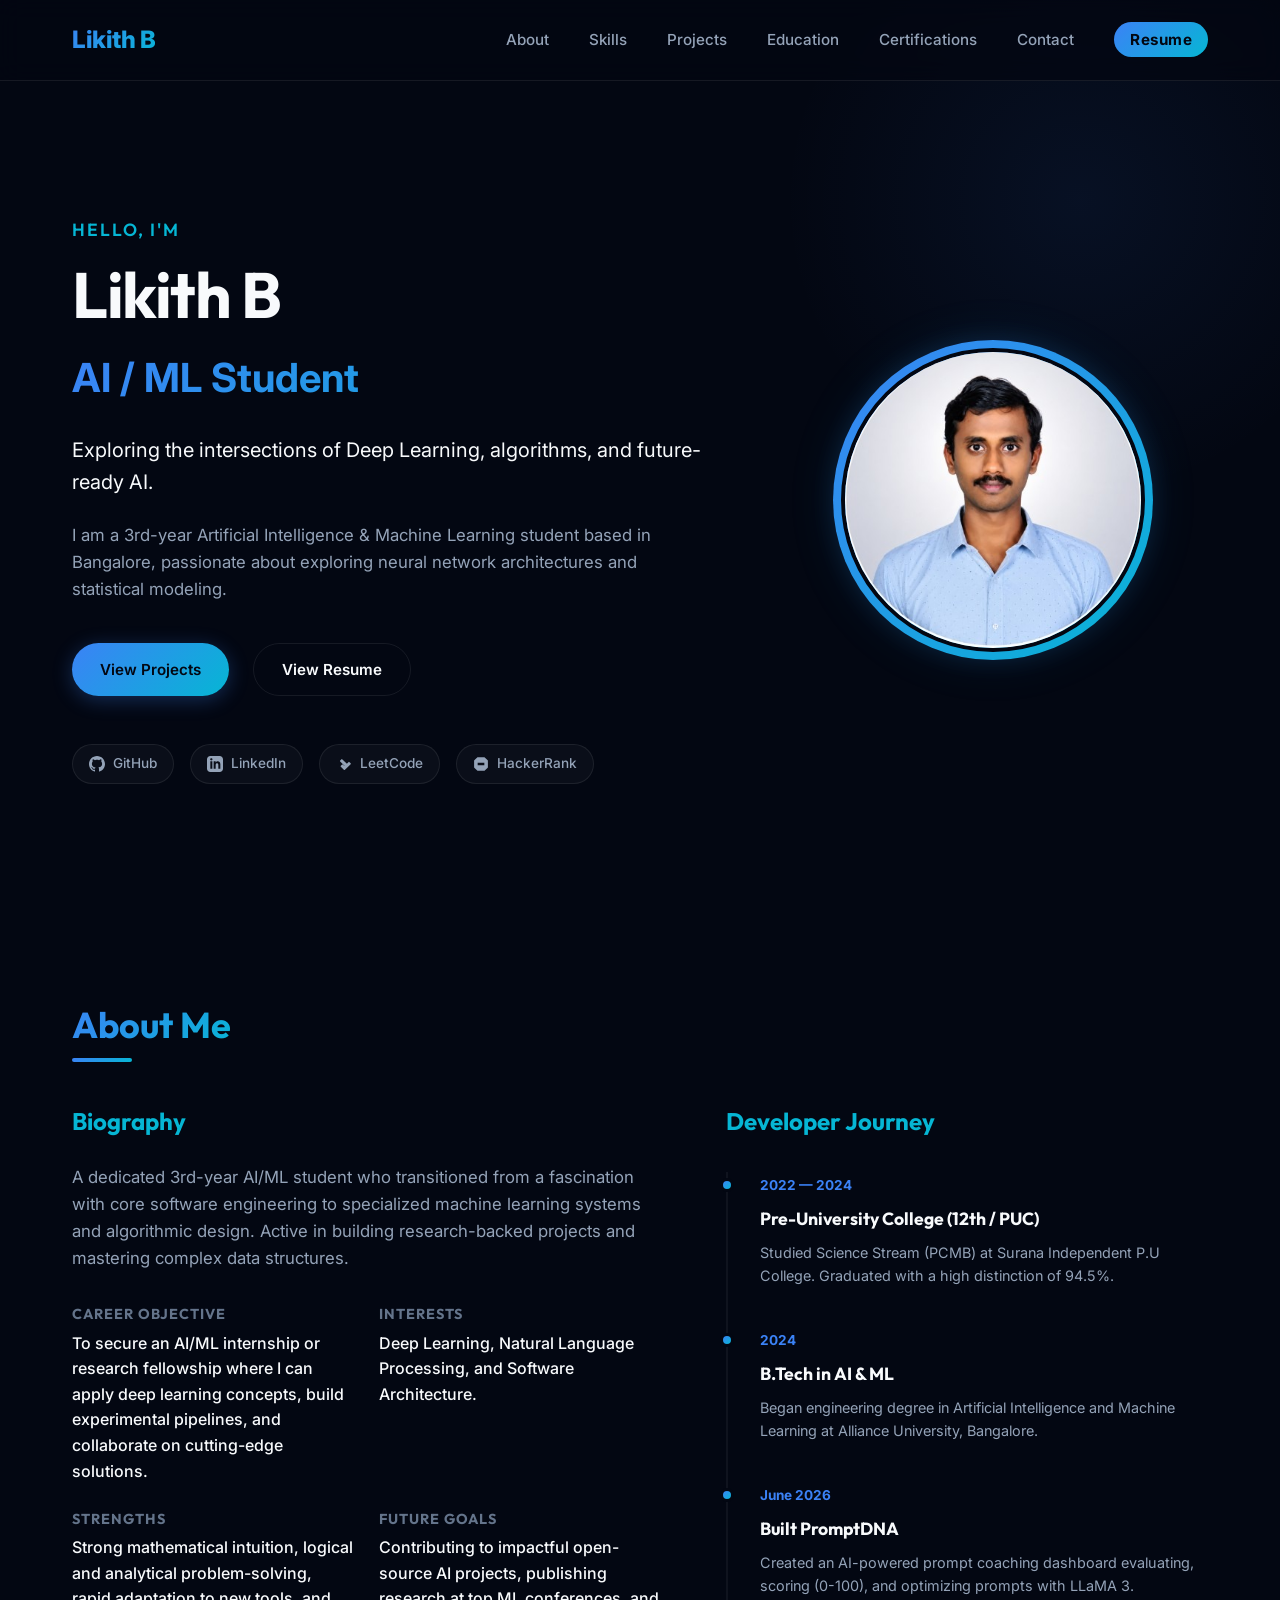
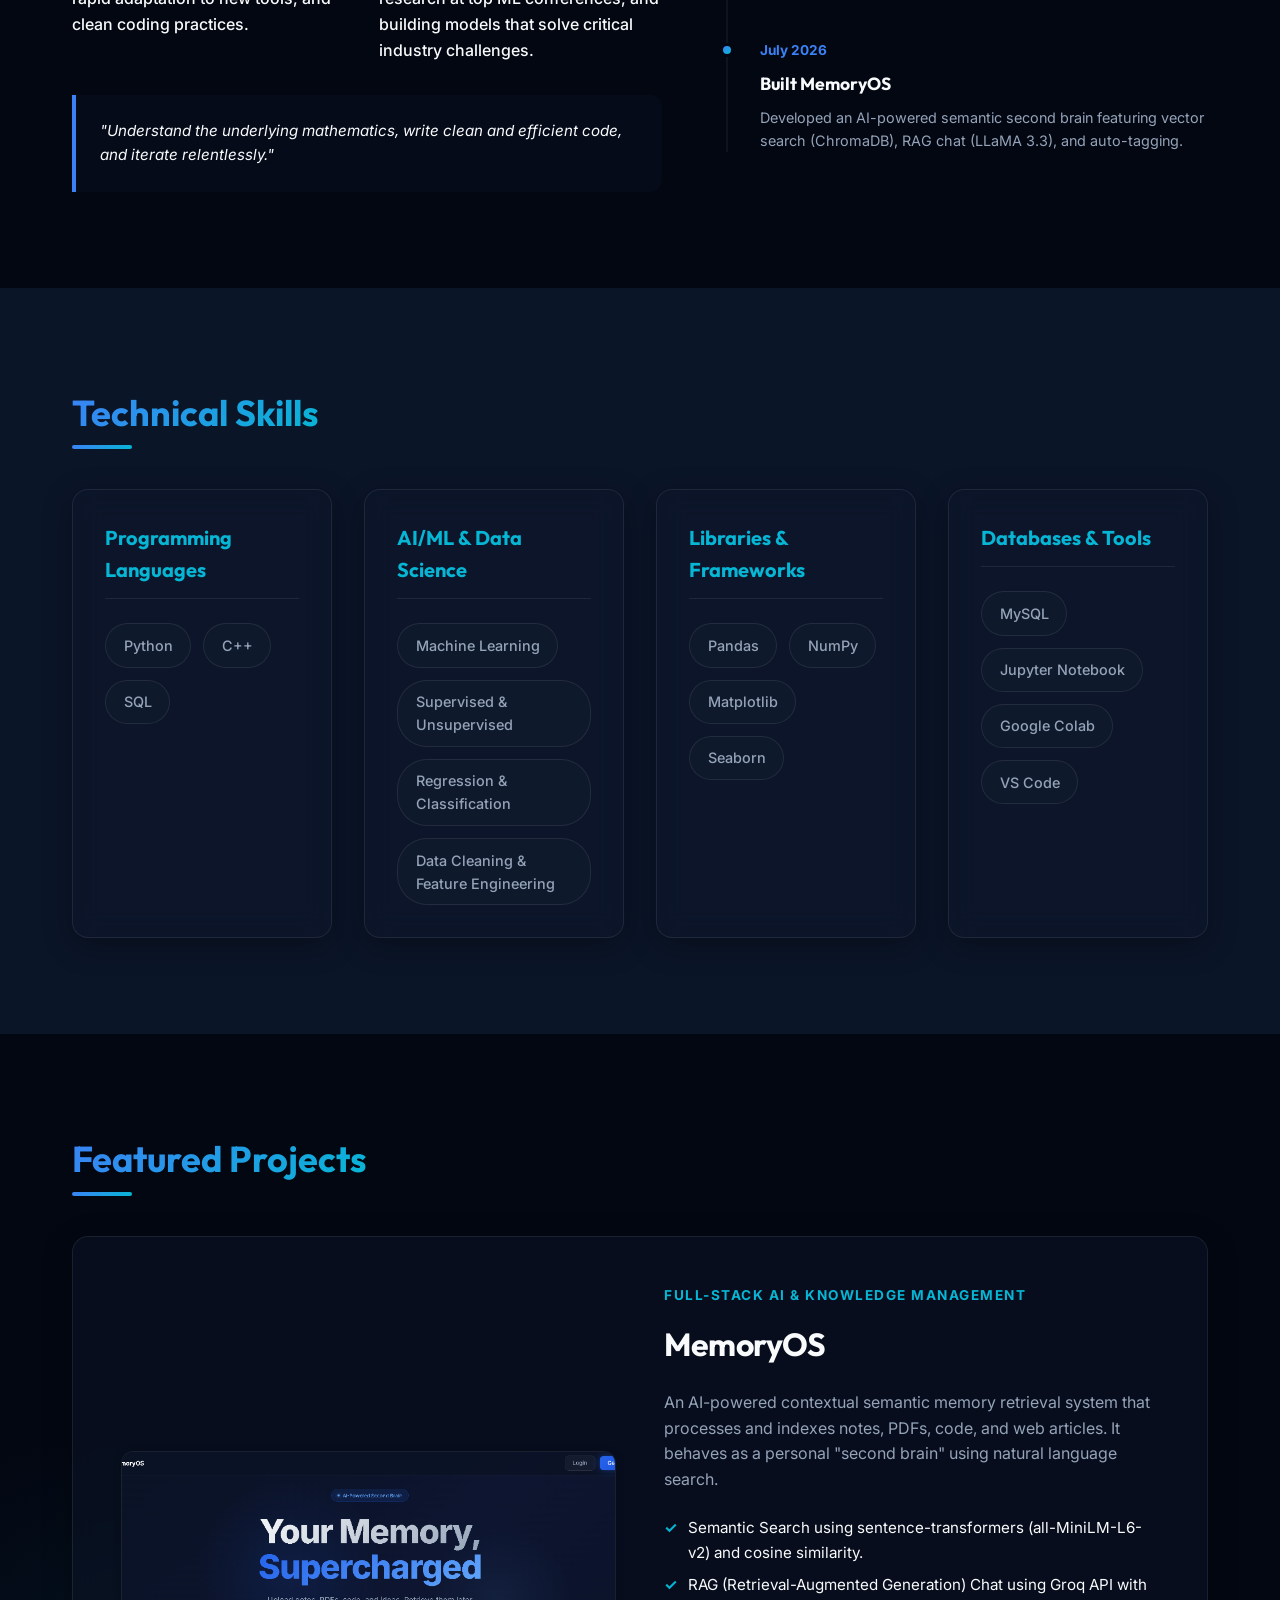
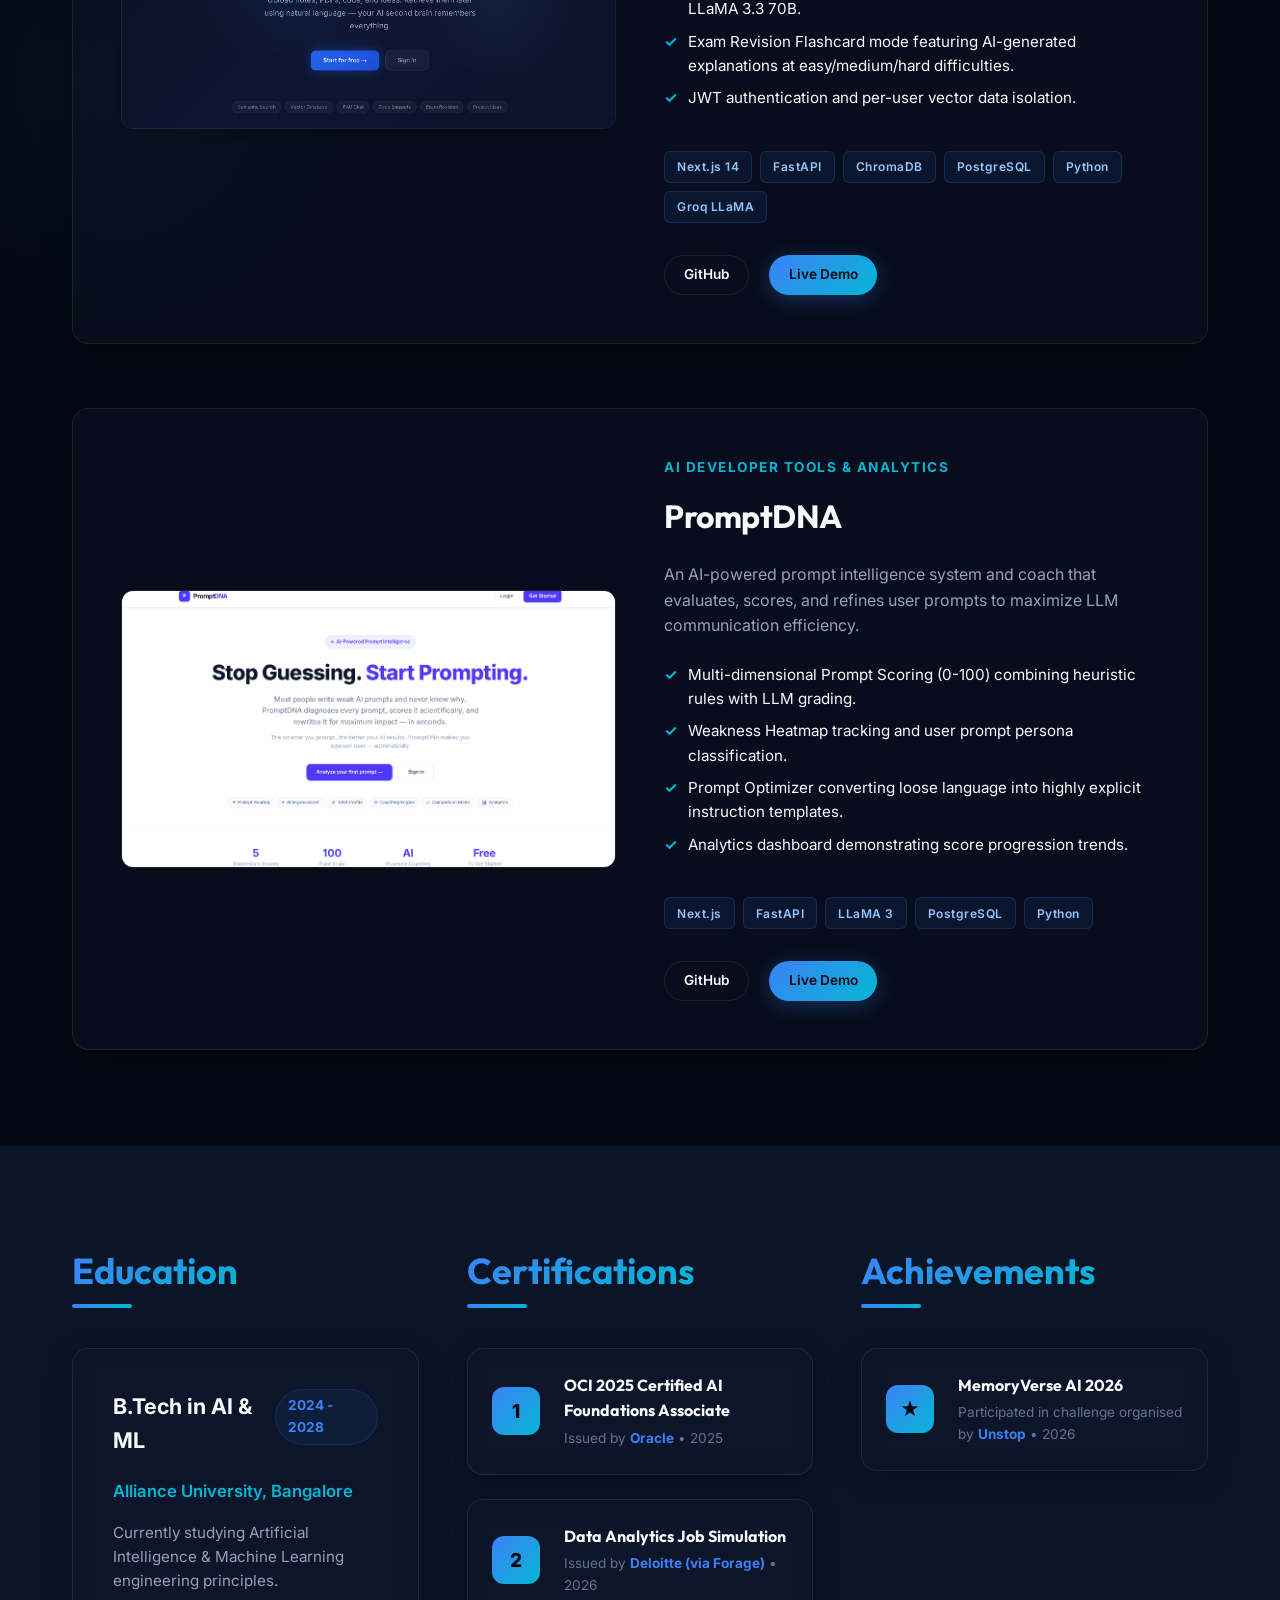
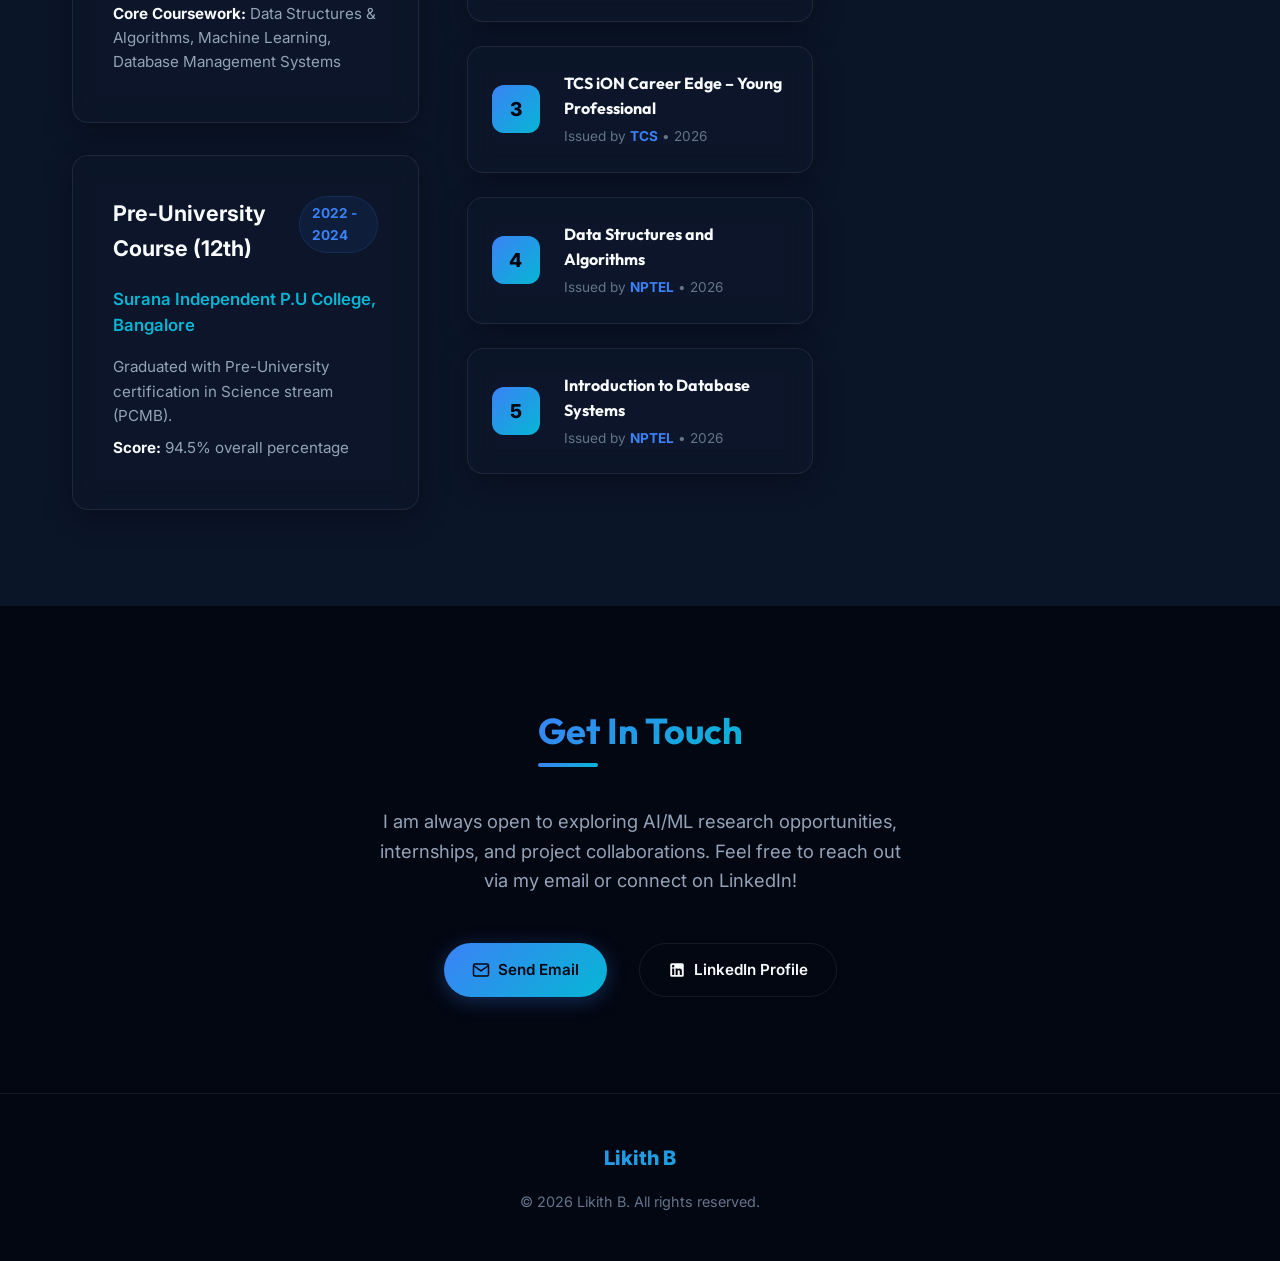
==== index.html @ 3532ff0e "Initial commit of premium portfolio and ATS resume" ====
<!DOCTYPE html>
<html lang="en">
<head>
    <meta charset="UTF-8">
    <meta name="viewport" content="width=device-width, initial-scale=1.0">
    <meta name="description" content="Likith B - AI/ML Student & Developer Portfolio. Exploring the intersections of Deep Learning, algorithms, and future-ready AI.">
    <title>Likith B | AI/ML Student & Developer Portfolio</title>
    <link rel="stylesheet" href="style.css">
</head>
<body>

    <!-- BACKGROUND GLOWS -->
    <div class="bg-glow"></div>

    <!-- HEADER / NAVIGATION -->
    <header>
        <div class="container navbar">
            <a href="#" class="logo">Likith B</a>
            <ul class="nav-links">
                <li><a href="#about">About</a></li>
                <li><a href="#skills">Skills</a></li>
                <li><a href="#projects">Projects</a></li>
                <li><a href="#education">Education</a></li>
                <li><a href="#certifications">Certifications</a></li>
                <li><a href="#contact">Contact</a></li>
                <li><a href="#" onclick="openResumeModal(event)" class="tech-tag" style="background: var(--gradient-accent); color: var(--bg-primary); padding: 0.5rem 1rem; border-radius: 20px; font-weight: bold; border: none; cursor: pointer;">Resume</a></li>
            </ul>
        </div>
    </header>

    <!-- HERO SECTION -->
    <section class="hero" id="home">
        <div class="container hero-grid">
            <div class="hero-left">
                <div class="hero-welcome">Hello, I'm</div>
                <h1 class="hero-name">Likith B</h1>
                <div class="hero-title">AI / ML Student</div>
                <p class="hero-tagline">Exploring the intersections of Deep Learning, algorithms, and future-ready AI.</p>
                <p class="hero-desc">I am a 3rd-year Artificial Intelligence & Machine Learning student based in Bangalore, passionate about exploring neural network architectures and statistical modeling.</p>
                
                <div class="hero-buttons">
                    <a href="#projects" class="btn btn-primary">View Projects</a>
                    <a href="#" onclick="openResumeModal(event)" class="btn btn-secondary">View Resume</a>
                </div>

                <div class="social-badges">
                    <a href="https://github.com/Likith11011" target="_blank" class="badge">
                        <svg width="16" height="16" viewBox="0 0 24 24" fill="currentColor"><path d="M12 0c-6.626 0-12 5.373-12 12 0 5.302 3.438 9.8 8.207 11.387.599.111.793-.261.793-.577v-2.234c-3.338.726-4.033-1.416-4.033-1.416-.546-1.387-1.333-1.756-1.333-1.756-1.089-.745.083-.729.083-.729 1.205.084 1.839 1.237 1.839 1.237 1.07 1.834 2.807 1.304 3.492.997.107-.775.418-1.305.762-1.604-2.665-.305-5.467-1.334-5.467-5.931 0-1.311.469-2.381 1.236-3.221-.124-.303-.535-1.524.117-3.176 0 0 1.008-.322 3.301 1.23.957-.266 1.983-.399 3.003-.404 1.02.005 2.047.138 3.006.404 2.291-1.552 3.297-1.23 3.297-1.23.653 1.653.242 2.874.118 3.176.77.84 1.235 1.911 1.235 3.221 0 4.609-2.807 5.624-5.479 5.921.43.372.823 1.102.823 2.222v3.293c0 .319.192.694.801.576 4.765-1.589 8.199-6.086 8.199-11.386 0-6.627-5.373-12-12-12z"/></svg>
                        GitHub
                    </a>
                    <a href="https://linkedin.com/in/likith-b-10206b333" target="_blank" class="badge">
                        <svg width="16" height="16" viewBox="0 0 24 24" fill="currentColor"><path d="M19 0h-14c-2.761 0-5 2.239-5 5v14c0 2.761 2.239 5 5 5h14c2.762 0 5-2.239 5-5v-14c0-2.761-2.238-5-5-5zm-11 19h-3v-11h3v11zm-1.5-12.268c-.966 0-1.75-.79-1.75-1.764s.784-1.764 1.75-1.764 1.75.79 1.75 1.764-.783 1.764-1.75 1.764zm13.5 12.268h-3v-5.604c0-3.368-4-3.113-4 0v5.604h-3v-11h3v1.765c1.396-2.586 7-2.777 7 2.476v6.759z"/></svg>
                        LinkedIn
                    </a>
                    <a href="https://leetcode.com/u/Likith_1215/" target="_blank" class="badge">
                        <svg width="16" height="16" viewBox="0 0 24 24" fill="currentColor"><path d="M16.102 17.93l-2.697 2.607c-.466.451-1.211.451-1.677 0l-4.51-4.359a1.157 1.157 0 0 1 0-1.62l1.677-1.62c.466-.451 1.211-.451 1.677 0l1.97 1.9a.18.18 0 0 0 .25 0l5.803-5.608a1.157 1.157 0 0 1 1.677 0l1.677 1.62a1.158 1.158 0 0 1 0 1.62l-7.667 7.408zm-9.845-9.61a1.158 1.158 0 0 1 0-1.62l1.677-1.62a1.157 1.157 0 0 1 1.677 0l6.818 6.59c.466.45.466 1.18 0 1.62l-1.677 1.62a1.158 1.158 0 0 1-1.677 0l-6.818-6.59z"/></svg>
                        LeetCode
                    </a>
                    <a href="https://www.hackerrank.com/profile/blikithbtech24" target="_blank" class="badge">
                        <svg width="16" height="16" viewBox="0 0 24 24" fill="currentColor"><path d="M22.062 6.551l-4.385-4.385a.965.965 0 0 0-.683-.284H7.006c-.256 0-.501.102-.683.284L1.938 6.551a.965.965 0 0 0-.284.683v9.531c0 .256.102.501.284.683l4.385 4.385c.182.182.427.284.683.284h9.988c.256 0 .501-.102.683-.284l4.385-4.385a.965.965 0 0 0 .284-.683V7.234c0-.256-.102-.501-.284-.683zm-5.068 7.37H7.006V10.08h9.988v3.841z"/></svg>
                        HackerRank
                    </a>
                </div>
            </div>
            <div class="hero-right">
                <div class="photo-container">
                    <div class="photo-inner">
                        <img src="profile.jpg" alt="Likith B">
                    </div>
                </div>
            </div>
        </div>
    </section>

    <!-- ABOUT ME SECTION -->
    <section class="section-padding" id="about">
        <div class="container">
            <h2 class="section-title">About Me</h2>
            <div class="about-grid">
                <div class="about-text">
                    <h3>Biography</h3>
                    <p class="about-bio">A dedicated 3rd-year AI/ML student who transitioned from a fascination with core software engineering to specialized machine learning systems and algorithmic design. Active in building research-backed projects and mastering complex data structures.</p>
                    
                    <div class="about-details">
                        <div class="detail-item">
                            <h4>Career Objective</h4>
                            <p>To secure an AI/ML internship or research fellowship where I can apply deep learning concepts, build experimental pipelines, and collaborate on cutting-edge solutions.</p>
                        </div>
                        <div class="detail-item">
                            <h4>Interests</h4>
                            <p>Deep Learning, Natural Language Processing, and Software Architecture.</p>
                        </div>
                        <div class="detail-item">
                            <h4>Strengths</h4>
                            <p>Strong mathematical intuition, logical and analytical problem-solving, rapid adaptation to new tools, and clean coding practices.</p>
                        </div>
                        <div class="detail-item">
                            <h4>Future Goals</h4>
                            <p>Contributing to impactful open-source AI projects, publishing research at top ML conferences, and building models that solve critical industry challenges.</p>
                        </div>
                    </div>

                    <div class="about-quote">
                        "Understand the underlying mathematics, write clean and efficient code, and iterate relentlessly."
                    </div>
                </div>

                <!-- TIMELINE -->
                <div class="about-timeline">
                    <h3 class="timeline-title">Developer Journey</h3>
                    <div class="timeline">
                        <div class="timeline-item">
                            <div class="timeline-marker"></div>
                            <span class="timeline-date">2022 — 2024</span>
                            <div class="timeline-content">
                                <h4>Pre-University College (12th / PUC)</h4>
                                <p>Studied Science Stream (PCMB) at Surana Independent P.U College. Graduated with a high distinction of 94.5%.</p>
                            </div>
                        </div>
                        <div class="timeline-item">
                            <div class="timeline-marker"></div>
                            <span class="timeline-date">2024</span>
                            <div class="timeline-content">
                                <h4>B.Tech in AI & ML</h4>
                                <p>Began engineering degree in Artificial Intelligence and Machine Learning at Alliance University, Bangalore.</p>
                            </div>
                        </div>
                        <div class="timeline-item">
                            <div class="timeline-marker"></div>
                            <span class="timeline-date">June 2026</span>
                            <div class="timeline-content">
                                <h4>Built PromptDNA</h4>
                                <p>Created an AI-powered prompt coaching dashboard evaluating, scoring (0-100), and optimizing prompts with LLaMA 3.</p>
                            </div>
                        </div>
                        <div class="timeline-item">
                            <div class="timeline-marker"></div>
                            <span class="timeline-date">July 2026</span>
                            <div class="timeline-content">
                                <h4>Built MemoryOS</h4>
                                <p>Developed an AI-powered semantic second brain featuring vector search (ChromaDB), RAG chat (LLaMA 3.3), and auto-tagging.</p>
                            </div>
                        </div>
                    </div>
                </div>
            </div>
        </div>
    </section>

    <!-- SKILLS SECTION -->
    <section class="section-padding" id="skills" style="background-color: var(--bg-secondary);">
        <div class="container">
            <h2 class="section-title">Technical Skills</h2>
            <div class="skills-container">
                
                <!-- Category 1: Languages -->
                <div class="skills-category glass-card">
                    <h3>Programming Languages</h3>
                    <div class="skills-cloud">
                        <span class="skill-tag">Python</span>
                        <span class="skill-tag">C++</span>
                        <span class="skill-tag">SQL</span>
                    </div>
                </div>

                <!-- Category 2: AI/ML -->
                <div class="skills-category glass-card">
                    <h3>AI/ML & Data Science</h3>
                    <div class="skills-cloud">
                        <span class="skill-tag">Machine Learning</span>
                        <span class="skill-tag">Supervised & Unsupervised</span>
                        <span class="skill-tag">Regression & Classification</span>
                        <span class="skill-tag">Data Cleaning & Feature Engineering</span>
                    </div>
                </div>

                <!-- Category 3: Frameworks -->
                <div class="skills-category glass-card">
                    <h3>Libraries & Frameworks</h3>
                    <div class="skills-cloud">
                        <span class="skill-tag">Pandas</span>
                        <span class="skill-tag">NumPy</span>
                        <span class="skill-tag">Matplotlib</span>
                        <span class="skill-tag">Seaborn</span>
                    </div>
                </div>

                <!-- Category 4: Databases & Tools -->
                <div class="skills-category glass-card">
                    <h3>Databases & Tools</h3>
                    <div class="skills-cloud">
                        <span class="skill-tag">MySQL</span>
                        <span class="skill-tag">Jupyter Notebook</span>
                        <span class="skill-tag">Google Colab</span>
                        <span class="skill-tag">VS Code</span>
                    </div>
                </div>

            </div>
        </div>
    </section>

    <!-- PROJECTS SECTION -->
    <section class="section-padding" id="projects">
        <div class="container">
            <h2 class="section-title">Featured Projects</h2>
            <div class="projects-grid">
                
                <!-- Project 1: MemoryOS -->
                <div class="project-card glass-card">
                    <div class="project-media">
                        <img src="memory_os.png" alt="MemoryOS Landing Page">
                    </div>
                    <div class="project-meta">
                        <span class="project-category">Full-Stack AI & Knowledge Management</span>
                        <h3>MemoryOS</h3>
                        <p class="project-desc">An AI-powered contextual semantic memory retrieval system that processes and indexes notes, PDFs, code, and web articles. It behaves as a personal "second brain" using natural language search.</p>
                        <ul class="project-features">
                            <li>Semantic Search using sentence-transformers (all-MiniLM-L6-v2) and cosine similarity.</li>
                            <li>RAG (Retrieval-Augmented Generation) Chat using Groq API with LLaMA 3.3 70B.</li>
                            <li>Exam Revision Flashcard mode featuring AI-generated explanations at easy/medium/hard difficulties.</li>
                            <li>JWT authentication and per-user vector data isolation.</li>
                        </ul>
                        <div class="project-tech">
                            <span class="tech-tag">Next.js 14</span>
                            <span class="tech-tag">FastAPI</span>
                            <span class="tech-tag">ChromaDB</span>
                            <span class="tech-tag">PostgreSQL</span>
                            <span class="tech-tag">Python</span>
                            <span class="tech-tag">Groq LLaMA</span>
                        </div>
                        <div class="project-links">
                            <a href="https://github.com/Likith11011/Memory-OS" target="_blank" class="btn btn-secondary" style="padding: 0.5rem 1.2rem; font-size: 0.85rem;">GitHub</a>
                            <a href="https://memory-os-4pyc.vercel.app" target="_blank" class="btn btn-primary" style="padding: 0.5rem 1.2rem; font-size: 0.85rem;">Live Demo</a>
                        </div>
                    </div>
                </div>

                <!-- Project 2: PromptDNA -->
                <div class="project-card glass-card">
                    <div class="project-media">
                        <img src="prompt_dna.png" alt="PromptDNA Landing Page">
                    </div>
                    <div class="project-meta">
                        <span class="project-category">AI Developer Tools & Analytics</span>
                        <h3>PromptDNA</h3>
                        <p class="project-desc">An AI-powered prompt intelligence system and coach that evaluates, scores, and refines user prompts to maximize LLM communication efficiency.</p>
                        <ul class="project-features">
                            <li>Multi-dimensional Prompt Scoring (0-100) combining heuristic rules with LLM grading.</li>
                            <li>Weakness Heatmap tracking and user prompt persona classification.</li>
                            <li>Prompt Optimizer converting loose language into highly explicit instruction templates.</li>
                            <li>Analytics dashboard demonstrating score progression trends.</li>
                        </ul>
                        <div class="project-tech">
                            <span class="tech-tag">Next.js</span>
                            <span class="tech-tag">FastAPI</span>
                            <span class="tech-tag">LLaMA 3</span>
                            <span class="tech-tag">PostgreSQL</span>
                            <span class="tech-tag">Python</span>
                        </div>
                        <div class="project-links">
                            <a href="https://github.com/Likith11011/PromptDNA" target="_blank" class="btn btn-secondary" style="padding: 0.5rem 1.2rem; font-size: 0.85rem;">GitHub</a>
                            <a href="https://prompt-dna-pi.vercel.app" target="_blank" class="btn btn-primary" style="padding: 0.5rem 1.2rem; font-size: 0.85rem;">Live Demo</a>
                        </div>
                    </div>
                </div>

            </div>
        </div>
    </section>

    <!-- EDUCATION & CERTIFICATIONS -->
    <section class="section-padding" id="education" style="background-color: var(--bg-secondary);">
        <div class="container edu-cert-grid">
            
            <!-- Education Column -->
            <div class="edu-column">
                <h2 class="section-title">Education</h2>
                
                <div class="edu-card glass-card">
                    <div class="edu-header">
                        <span class="edu-degree">B.Tech in AI & ML</span>
                        <span class="edu-duration">2024 - 2028</span>
                    </div>
                    <div class="edu-institution">Alliance University, Bangalore</div>
                    <div class="edu-details">
                        <p>Currently studying Artificial Intelligence & Machine Learning engineering principles.</p>
                        <p><strong>Core Coursework:</strong> Data Structures & Algorithms, Machine Learning, Database Management Systems</p>
                    </div>
                </div>

                <div class="edu-card glass-card">
                    <div class="edu-header">
                        <span class="edu-degree">Pre-University Course (12th)</span>
                        <span class="edu-duration">2022 - 2024</span>
                    </div>
                    <div class="edu-institution">Surana Independent P.U College, Bangalore</div>
                    <div class="edu-details">
                        <p>Graduated with Pre-University certification in Science stream (PCMB).</p>
                        <p><strong>Score:</strong> 94.5% overall percentage</p>
                    </div>
                </div>
            </div>

            <!-- Certifications Column -->
            <div class="cert-column" id="certifications">
                <h2 class="section-title">Certifications</h2>
                <div class="cert-grid">
                    
                    <div class="cert-card glass-card">
                        <div class="cert-icon">1</div>
                        <div class="cert-info">
                            <h4>OCI 2025 Certified AI Foundations Associate</h4>
                            <p>Issued by <strong>Oracle</strong> • 2025</p>
                        </div>
                    </div>

                    <div class="cert-card glass-card">
                        <div class="cert-icon">2</div>
                        <div class="cert-info">
                            <h4>Data Analytics Job Simulation</h4>
                            <p>Issued by <strong>Deloitte (via Forage)</strong> • 2026</p>
                        </div>
                    </div>

                    <div class="cert-card glass-card">
                        <div class="cert-icon">3</div>
                        <div class="cert-info">
                            <h4>TCS iON Career Edge – Young Professional</h4>
                            <p>Issued by <strong>TCS</strong> • 2026</p>
                        </div>
                    </div>

                    <div class="cert-card glass-card">
                        <div class="cert-icon">4</div>
                        <div class="cert-info">
                            <h4>Data Structures and Algorithms</h4>
                            <p>Issued by <strong>NPTEL</strong> • 2026</p>
                        </div>
                    </div>

                    <div class="cert-card glass-card">
                        <div class="cert-icon">5</div>
                        <div class="cert-info">
                            <h4>Introduction to Database Systems</h4>
                            <p>Issued by <strong>NPTEL</strong> • 2026</p>
                        </div>
                    </div>

                </div>
            </div>

            <!-- Achievements Column -->
            <div class="achievements-column" id="achievements">
                <h2 class="section-title">Achievements</h2>
                <div class="cert-grid">
                    <div class="cert-card glass-card">
                        <div class="cert-icon">★</div>
                        <div class="cert-info">
                            <h4>MemoryVerse AI 2026</h4>
                            <p>Participated in challenge organised by <strong>Unstop</strong> • 2026</p>
                        </div>
                    </div>
                </div>
            </div>

        </div>
    </section>

    <!-- CONTACT SECTION -->
    <section class="section-padding" id="contact">
        <div class="container contact-container">
            <h2 class="section-title">Get In Touch</h2>
            <p class="contact-text">I am always open to exploring AI/ML research opportunities, internships, and project collaborations. Feel free to reach out via my email or connect on LinkedIn!</p>
            <div class="contact-buttons">
                <a href="mailto:likith301206@gmail.com" class="btn btn-primary">
                    <svg width="18" height="18" viewBox="0 0 24 24" fill="none" stroke="currentColor" stroke-width="2" style="margin-right: 8px; vertical-align: middle;"><path d="M4 4h16c1.1 0 2 .9 2 2v12c0 1.1-.9 2-2 2H4c-1.1 0-2-.9-2-2V6c0-1.1.9-2 2-2z"></path><polyline points="22,6 12,13 2,6"></polyline></svg>
                    Send Email
                </a>
                <a href="https://linkedin.com/in/likith-b-10206b333" target="_blank" class="btn btn-secondary">
                    <svg width="18" height="18" viewBox="0 0 24 24" fill="currentColor" style="margin-right: 8px; vertical-align: middle;"><path d="M19 3a2 2 0 0 1 2 2v14a2 2 0 0 1-2 2H5a2 2 0 0 1-2-2V5a2 2 0 0 1 2-2h14m-.5 15.5v-5.3a3.26 3.26 0 0 0-3.26-3.26c-.85 0-1.84.52-2.32 1.3v-1.11h-2.79v8.37h2.79v-4.93c0-.77.62-1.4 1.39-1.4a1.4 1.4 0 0 1 1.4 1.4v4.93h2.79M6.88 8.56a1.68 1.68 0 0 0 1.68-1.68c0-.93-.75-1.69-1.68-1.69a1.69 1.69 0 0 0-1.69 1.69c0 .93.76 1.68 1.69 1.68m1.39 9.94v-8.37H5.5v8.37h2.77z"/></svg>
                    LinkedIn Profile
                </a>
            </div>
        </div>
    </section>

    <!-- FOOTER -->
    <footer>
        <div class="container">
            <div class="footer-logo">Likith B</div>
            <p class="footer-text">&copy; 2026 Likith B. All rights reserved.</p>
        </div>
    </footer>

    <!-- RESUME MODAL PREVIEW -->
    <div class="modal-overlay" id="resumeModal" onclick="closeResumeModal(event)">
        <div class="modal-container" onclick="event.stopPropagation()">
            <div class="modal-header">
                <h3 class="modal-title">Likith B - Resume</h3>
                <div class="modal-controls">
                    <button class="btn btn-primary" style="padding: 0.4rem 1rem; font-size: 0.8rem; border-radius: 6px;" onclick="printResume()">Print / Save PDF</button>
                    <button class="close-btn" onclick="toggleModal(false)">&times;</button>
                </div>
            </div>
            <div class="modal-body">
                <iframe src="resume.html" id="resumeIframe"></iframe>
            </div>
        </div>
    </div>

    <!-- JS LOGIC -->
    <script src="script.js"></script>
</body>
</html>
---- style.css ----
@import url('https://fonts.googleapis.com/css2?family=Outfit:wght@300;400;500;600;700;800&family=Inter:wght@300;400;500;600;700&display=swap');

/* --- DESIGN SYSTEM & CSS VARIABLES --- */
:root {
    --bg-primary: #030712;
    --bg-secondary: #0b1528;
    --bg-card: rgba(15, 23, 42, 0.45);
    --border-color: rgba(255, 255, 255, 0.08);
    --border-hover: rgba(59, 130, 246, 0.4);
    
    --text-primary: #f8fafc;
    --text-secondary: #94a3b8;
    --text-muted: #64748b;
    
    --accent-blue: #3b82f6;
    --accent-cyan: #06b6d4;
    --gradient-accent: linear-gradient(135deg, var(--accent-blue) 0%, var(--accent-cyan) 100%);
    
    --font-heading: 'Outfit', 'Segoe UI', sans-serif;
    --font-body: 'Inter', 'Segoe UI', sans-serif;
    
    --transition-fast: 0.2s cubic-bezier(0.4, 0, 0.2, 1);
    --transition-normal: 0.3s cubic-bezier(0.4, 0, 0.2, 1);
    
    --shadow-sm: 0 2px 8px rgba(0, 0, 0, 0.2);
    --shadow-md: 0 8px 30px rgba(0, 0, 0, 0.3);
    --shadow-lg: 0 12px 40px rgba(0, 0, 0, 0.4);
    --shadow-glow: 0 0 25px rgba(59, 130, 246, 0.15);
}

/* --- RESET & BASIC STYLES --- */
* {
    margin: 0;
    padding: 0;
    box-sizing: border-box;
    scroll-behavior: smooth;
}

body {
    background-color: var(--bg-primary);
    color: var(--text-secondary);
    font-family: var(--font-body);
    line-height: 1.6;
    overflow-x: hidden;
    position: relative;
}

/* Global Background Glow effects */
body::before {
    content: '';
    position: absolute;
    width: 600px;
    height: 600px;
    top: -100px;
    right: -100px;
    background: radial-gradient(circle, rgba(59, 130, 246, 0.08) 0%, transparent 70%);
    z-index: -1;
    pointer-events: none;
}

body::after {
    content: '';
    position: absolute;
    width: 500px;
    height: 500px;
    top: 50%;
    left: -150px;
    background: radial-gradient(circle, rgba(6, 182, 212, 0.06) 0%, transparent 70%);
    z-index: -1;
    pointer-events: none;
}

/* Custom Scrollbar */
::-webkit-scrollbar {
    width: 8px;
}
::-webkit-scrollbar-track {
    background: var(--bg-primary);
}
::-webkit-scrollbar-thumb {
    background: #1e293b;
    border-radius: 4px;
}
::-webkit-scrollbar-thumb:hover {
    background: var(--accent-blue);
}

a {
    color: inherit;
    text-decoration: none;
    transition: var(--transition-fast);
}

h1, h2, h3, h4 {
    font-family: var(--font-heading);
    color: var(--text-primary);
    font-weight: 700;
}

/* --- LAYOUT UTILITIES --- */
.container {
    max-width: 1200px;
    margin: 0 auto;
    padding: 0 2rem;
}

.section-padding {
    padding: 6rem 0;
}

.section-title {
    font-size: 2.25rem;
    margin-bottom: 3rem;
    position: relative;
    display: inline-block;
    background: var(--gradient-accent);
    -webkit-background-clip: text;
    -webkit-text-fill-color: transparent;
}

.section-title::after {
    content: '';
    position: absolute;
    bottom: -8px;
    left: 0;
    width: 60px;
    height: 4px;
    background: var(--gradient-accent);
    border-radius: 2px;
}

.glass-card {
    background: var(--bg-card);
    border: 1px solid var(--border-color);
    border-radius: 16px;
    backdrop-filter: blur(12px);
    -webkit-backdrop-filter: blur(12px);
    box-shadow: var(--shadow-md);
    transition: var(--transition-normal);
}

.glass-card:hover {
    border-color: var(--border-hover);
    box-shadow: var(--shadow-glow), var(--shadow-lg);
    transform: translateY(-4px);
}

/* --- NAVIGATION --- */
header {
    position: fixed;
    top: 0;
    left: 0;
    width: 100%;
    z-index: 100;
    background: rgba(3, 7, 18, 0.7);
    backdrop-filter: blur(12px);
    -webkit-backdrop-filter: blur(12px);
    border-bottom: 1px solid var(--border-color);
}

.navbar {
    display: flex;
    justify-content: space-between;
    align-items: center;
    height: 80px;
}

.logo {
    font-size: 1.5rem;
    font-weight: 800;
    background: var(--gradient-accent);
    -webkit-background-clip: text;
    -webkit-text-fill-color: transparent;
    letter-spacing: -0.5px;
}

.nav-links {
    display: flex;
    gap: 2.5rem;
    list-style: none;
}

.nav-links a {
    font-weight: 500;
    font-size: 0.95rem;
}

.nav-links a:hover {
    color: var(--accent-cyan);
}

/* --- HERO SECTION --- */
.hero {
    min-height: 100vh;
    display: flex;
    align-items: center;
    padding-top: 100px;
    position: relative;
}

.hero-grid {
    display: grid;
    grid-template-columns: 1.2fr 0.8fr;
    gap: 4rem;
    align-items: center;
    width: 100%;
}

.hero-left {
    opacity: 0;
    transform: translateY(20px);
    animation: fadeInUp 0.8s forwards ease-out;
}

.hero-welcome {
    font-family: var(--font-heading);
    font-size: 1.1rem;
    font-weight: 600;
    color: var(--accent-cyan);
    letter-spacing: 2px;
    text-transform: uppercase;
    margin-bottom: 1rem;
}

.hero-name {
    font-size: 4rem;
    line-height: 1.1;
    margin-bottom: 1rem;
    letter-spacing: -1.5px;
}

.hero-title {
    font-size: 2.5rem;
    font-weight: 700;
    margin-bottom: 1.5rem;
    background: var(--gradient-accent);
    -webkit-background-clip: text;
    -webkit-text-fill-color: transparent;
}

.hero-tagline {
    font-size: 1.25rem;
    color: var(--text-primary);
    margin-bottom: 1.5rem;
    font-weight: 400;
}

.hero-desc {
    font-size: 1.05rem;
    color: var(--text-secondary);
    margin-bottom: 2.5rem;
    max-width: 600px;
}

.hero-buttons {
    display: flex;
    gap: 1.5rem;
    margin-bottom: 3rem;
}

.btn {
    display: inline-flex;
    align-items: center;
    justify-content: center;
    padding: 0.85rem 1.75rem;
    border-radius: 30px;
    font-weight: 600;
    font-size: 0.95rem;
    cursor: pointer;
    transition: var(--transition-normal);
}

.btn-primary {
    background: var(--gradient-accent);
    color: var(--bg-primary);
    border: none;
    box-shadow: 0 4px 20px rgba(59, 130, 246, 0.3);
}

.btn-primary:hover {
    box-shadow: 0 6px 25px rgba(6, 182, 212, 0.5);
    transform: translateY(-2px);
}

.btn-secondary {
    background: transparent;
    color: var(--text-primary);
    border: 1px solid var(--border-color);
}

.btn-secondary:hover {
    background: rgba(255, 255, 255, 0.04);
    border-color: var(--text-secondary);
    transform: translateY(-2px);
}

.social-badges {
    display: flex;
    gap: 1rem;
    flex-wrap: wrap;
}

.badge {
    display: inline-flex;
    align-items: center;
    gap: 0.5rem;
    padding: 0.5rem 1rem;
    border-radius: 20px;
    background: rgba(255, 255, 255, 0.03);
    border: 1px solid var(--border-color);
    font-size: 0.85rem;
    font-weight: 500;
}

.badge:hover {
    background: rgba(59, 130, 246, 0.1);
    border-color: var(--accent-blue);
    color: var(--text-primary);
}

.badge img {
    width: 16px;
    height: 16px;
}

.hero-right {
    display: flex;
    justify-content: center;
    align-items: center;
    opacity: 0;
    transform: scale(0.9);
    animation: scaleIn 0.8s 0.2s forwards cubic-bezier(0.34, 1.56, 0.64, 1);
}

.photo-container {
    width: 320px;
    height: 320px;
    border-radius: 50%;
    position: relative;
    padding: 8px;
    background: var(--gradient-accent);
    box-shadow: var(--shadow-glow), 0 0 50px rgba(6, 182, 212, 0.1);
}

.photo-inner {
    width: 100%;
    height: 100%;
    border-radius: 50%;
    overflow: hidden;
    border: 4px solid var(--bg-primary);
}

.photo-inner img {
    width: 100%;
    height: 100%;
    object-fit: cover;
}

/* --- ABOUT ME SECTION --- */
.about-grid {
    display: grid;
    grid-template-columns: 1.1fr 0.9fr;
    gap: 4rem;
}

.about-text h3 {
    font-size: 1.5rem;
    margin-bottom: 1.5rem;
    color: var(--accent-cyan);
}

.about-bio {
    font-size: 1.05rem;
    margin-bottom: 2rem;
}

.about-details {
    display: grid;
    grid-template-columns: 1fr 1fr;
    gap: 1.5rem;
    margin-bottom: 2rem;
}

.detail-item h4 {
    font-size: 0.9rem;
    color: var(--text-muted);
    text-transform: uppercase;
    letter-spacing: 1px;
    margin-bottom: 0.25rem;
}

.detail-item p {
    font-size: 1rem;
    color: var(--text-primary);
    font-weight: 500;
}

.about-quote {
    padding: 1.5rem;
    border-left: 4px solid var(--accent-blue);
    background: rgba(59, 130, 246, 0.03);
    border-radius: 0 12px 12px 0;
    font-style: italic;
    font-size: 0.95rem;
    color: var(--text-primary);
}

/* Developer Timeline */
.timeline-title {
    font-size: 1.5rem;
    margin-bottom: 2rem;
    color: var(--accent-cyan);
}

.timeline {
    position: relative;
    padding-left: 2rem;
    border-left: 2px solid rgba(255, 255, 255, 0.05);
}

.timeline-item {
    position: relative;
    margin-bottom: 2.5rem;
}

.timeline-item:last-child {
    margin-bottom: 0;
}

.timeline-marker {
    position: absolute;
    width: 14px;
    height: 14px;
    border-radius: 50%;
    background: var(--gradient-accent);
    left: -2.5rem;
    top: 6px;
    border: 3px solid var(--bg-primary);
}

.timeline-date {
    font-size: 0.85rem;
    font-weight: 700;
    color: var(--accent-blue);
    margin-bottom: 0.5rem;
    display: inline-block;
}

.timeline-content h4 {
    font-size: 1.1rem;
    margin-bottom: 0.5rem;
}

.timeline-content p {
    font-size: 0.9rem;
    color: var(--text-secondary);
}

/* --- SKILLS SECTION (Option B Cloud Style) --- */
.skills-container {
    display: grid;
    grid-template-columns: repeat(auto-fit, minmax(250px, 1fr));
    gap: 2rem;
}

.skills-category {
    padding: 2rem;
}

.skills-category h3 {
    font-size: 1.25rem;
    margin-bottom: 1.5rem;
    border-bottom: 1px solid var(--border-color);
    padding-bottom: 0.75rem;
    color: var(--accent-cyan);
}

.skills-cloud {
    display: flex;
    flex-wrap: wrap;
    gap: 0.75rem;
}

.skill-tag {
    display: inline-flex;
    align-items: center;
    gap: 0.5rem;
    padding: 0.6rem 1.1rem;
    background: rgba(255, 255, 255, 0.02);
    border: 1px solid var(--border-color);
    border-radius: 30px;
    font-size: 0.9rem;
    font-weight: 500;
    transition: var(--transition-fast);
}

.skill-tag:hover {
    background: rgba(6, 182, 212, 0.08);
    border-color: var(--accent-cyan);
    color: var(--text-primary);
    transform: scale(1.05);
}

.skill-tag img {
    width: 18px;
    height: 18px;
}

/* --- PROJECTS SECTION --- */
.projects-grid {
    display: flex;
    flex-direction: column;
    gap: 4rem;
}

.project-card {
    display: grid;
    grid-template-columns: 1fr 1fr;
    gap: 3rem;
    padding: 3rem;
    align-items: center;
}

.project-media {
    position: relative;
    border-radius: 12px;
    overflow: hidden;
    border: 1px solid var(--border-color);
    box-shadow: var(--shadow-sm);
    aspect-ratio: 16/9;
}

.project-media img {
    width: 100%;
    height: 100%;
    object-fit: cover;
    transition: var(--transition-normal);
}

.project-card:hover .project-media img {
    transform: scale(1.03);
}

.project-meta {
    display: flex;
    flex-direction: column;
}

.project-category {
    font-size: 0.85rem;
    font-weight: 700;
    color: var(--accent-cyan);
    text-transform: uppercase;
    letter-spacing: 1.5px;
    margin-bottom: 0.75rem;
}

.project-card h3 {
    font-size: 2rem;
    margin-bottom: 1.25rem;
    letter-spacing: -0.5px;
}

.project-desc {
    font-size: 1rem;
    color: var(--text-secondary);
    margin-bottom: 1.5rem;
}

.project-features {
    list-style: none;
    margin-bottom: 2rem;
    font-size: 0.95rem;
}

.project-features li {
    position: relative;
    padding-left: 1.5rem;
    margin-bottom: 0.5rem;
    color: var(--text-primary);
}

.project-features li::before {
    content: "✓";
    position: absolute;
    left: 0;
    color: var(--accent-cyan);
    font-weight: bold;
}

.project-tech {
    display: flex;
    flex-wrap: wrap;
    gap: 0.5rem;
    margin-bottom: 2rem;
}

.tech-tag {
    font-size: 0.75rem;
    font-weight: 600;
    background: rgba(59, 130, 246, 0.08);
    border: 1px solid rgba(59, 130, 246, 0.2);
    color: #93c5fd;
    padding: 0.35rem 0.75rem;
    border-radius: 6px;
    letter-spacing: 0.5px;
}

.project-links {
    display: flex;
    gap: 1.25rem;
}

/* --- EDUCATION & CERTIFICATIONS --- */
.edu-cert-grid {
    display: grid;
    grid-template-columns: repeat(auto-fit, minmax(320px, 1fr));
    gap: 3rem;
}

.edu-card {
    padding: 2.5rem;
    margin-bottom: 2rem;
}

.edu-card:last-child {
    margin-bottom: 0;
}

.edu-header {
    display: flex;
    justify-content: space-between;
    align-items: flex-start;
    margin-bottom: 1.25rem;
}

.edu-degree {
    font-size: 1.35rem;
    font-weight: 700;
    color: var(--text-primary);
}

.edu-duration {
    font-size: 0.85rem;
    font-weight: 700;
    color: var(--accent-blue);
    background: rgba(59, 130, 246, 0.08);
    padding: 0.35rem 0.75rem;
    border-radius: 30px;
    border: 1px solid rgba(59, 130, 246, 0.15);
}

.edu-institution {
    font-size: 1.05rem;
    font-weight: 600;
    color: var(--accent-cyan);
    margin-bottom: 1rem;
}

.edu-details {
    font-size: 0.95rem;
    color: var(--text-secondary);
}

.edu-details p {
    margin-bottom: 0.5rem;
}

.edu-details p strong {
    color: var(--text-primary);
}

.cert-grid {
    display: flex;
    flex-direction: column;
    gap: 1.5rem;
}

.cert-card {
    display: flex;
    align-items: center;
    gap: 1.5rem;
    padding: 1.5rem;
}

.cert-icon {
    display: flex;
    align-items: center;
    justify-content: center;
    width: 48px;
    height: 48px;
    border-radius: 12px;
    background: var(--gradient-accent);
    color: var(--bg-primary);
    font-weight: 800;
    font-size: 1.2rem;
    flex-shrink: 0;
}

.cert-info h4 {
    font-size: 1rem;
    margin-bottom: 0.25rem;
}

.cert-info p {
    font-size: 0.85rem;
    color: var(--text-muted);
}

.cert-info p strong {
    color: var(--accent-blue);
}

/* --- CONTACT SECTION --- */
.contact-container {
    text-align: center;
    max-width: 600px;
    margin: 0 auto;
}

.contact-text {
    font-size: 1.15rem;
    margin-bottom: 3rem;
}

.contact-buttons {
    display: flex;
    justify-content: center;
    gap: 2rem;
}

/* --- FOOTER --- */
footer {
    padding: 3rem 0;
    border-top: 1px solid var(--border-color);
    background: var(--bg-primary);
    text-align: center;
}

.footer-logo {
    font-size: 1.25rem;
    font-weight: 800;
    background: var(--gradient-accent);
    -webkit-background-clip: text;
    -webkit-text-fill-color: transparent;
    margin-bottom: 1rem;
}

.footer-text {
    font-size: 0.9rem;
    color: var(--text-muted);
}

/* --- RESUME MODAL / EMBED PREVIEW --- */
.modal-overlay {
    position: fixed;
    top: 0;
    left: 0;
    width: 100%;
    height: 100%;
    background: rgba(3, 7, 18, 0.9);
    backdrop-filter: blur(16px);
    -webkit-backdrop-filter: blur(16px);
    z-index: 1000;
    display: flex;
    justify-content: center;
    align-items: center;
    opacity: 0;
    pointer-events: none;
    transition: opacity var(--transition-normal);
}

.modal-overlay.active {
    opacity: 1;
    pointer-events: all;
}

.modal-container {
    width: 90%;
    max-width: 1000px;
    height: 85vh;
    display: flex;
    flex-direction: column;
    box-shadow: var(--shadow-lg);
    border-radius: 20px;
    overflow: hidden;
    border: 1px solid var(--border-color);
    transform: scale(0.95);
    transition: transform var(--transition-normal);
}

.modal-overlay.active .modal-container {
    transform: scale(1);
}

.modal-header {
    background: #0b1329;
    padding: 1.25rem 2rem;
    display: flex;
    justify-content: space-between;
    align-items: center;
    border-bottom: 1px solid var(--border-color);
}

.modal-title {
    font-size: 1.25rem;
}

.modal-controls {
    display: flex;
    gap: 1rem;
    align-items: center;
}

.close-btn {
    background: transparent;
    border: none;
    color: var(--text-primary);
    font-size: 1.5rem;
    cursor: pointer;
    padding: 0.25rem;
}

.modal-body {
    flex-grow: 1;
    background: #ffffff;
    position: relative;
}

.modal-body iframe {
    width: 100%;
    height: 100%;
    border: none;
}

/* --- KEYFRAMES --- */
@keyframes fadeInUp {
    to {
        opacity: 1;
        transform: translateY(0);
    }
}

@keyframes scaleIn {
    to {
        opacity: 1;
        transform: scale(1);
    }
}

/* --- RESPONSIVE DESIGN --- */
@media (max-width: 1024px) {
    .hero-grid {
        grid-template-columns: 1fr;
        gap: 3rem;
        text-align: center;
    }
    
    .hero-left {
        order: 2;
    }
    
    .hero-right {
        order: 1;
    }
    
    .hero-desc {
        margin: 0 auto 2.5rem;
    }
    
    .hero-buttons {
        justify-content: center;
    }
    
    .social-badges {
        justify-content: center;
    }
    
    .about-grid, .edu-cert-grid {
        grid-template-columns: 1fr;
        gap: 3rem;
    }
    
    .project-card {
        grid-template-columns: 1fr;
        padding: 2rem;
    }
}

@media (max-width: 768px) {
    .nav-links {
        display: none; /* Can implement mobile burger toggle if needed, or simple scrolling */
    }
    
    .hero-name {
        font-size: 3rem;
    }
    
    .hero-title {
        font-size: 1.75rem;
    }
    
    .section-title {
        font-size: 1.75rem;
    }
    
    .photo-container {
        width: 260px;
        height: 260px;
    }
    
    .about-details {
        grid-template-columns: 1fr;
    }
}
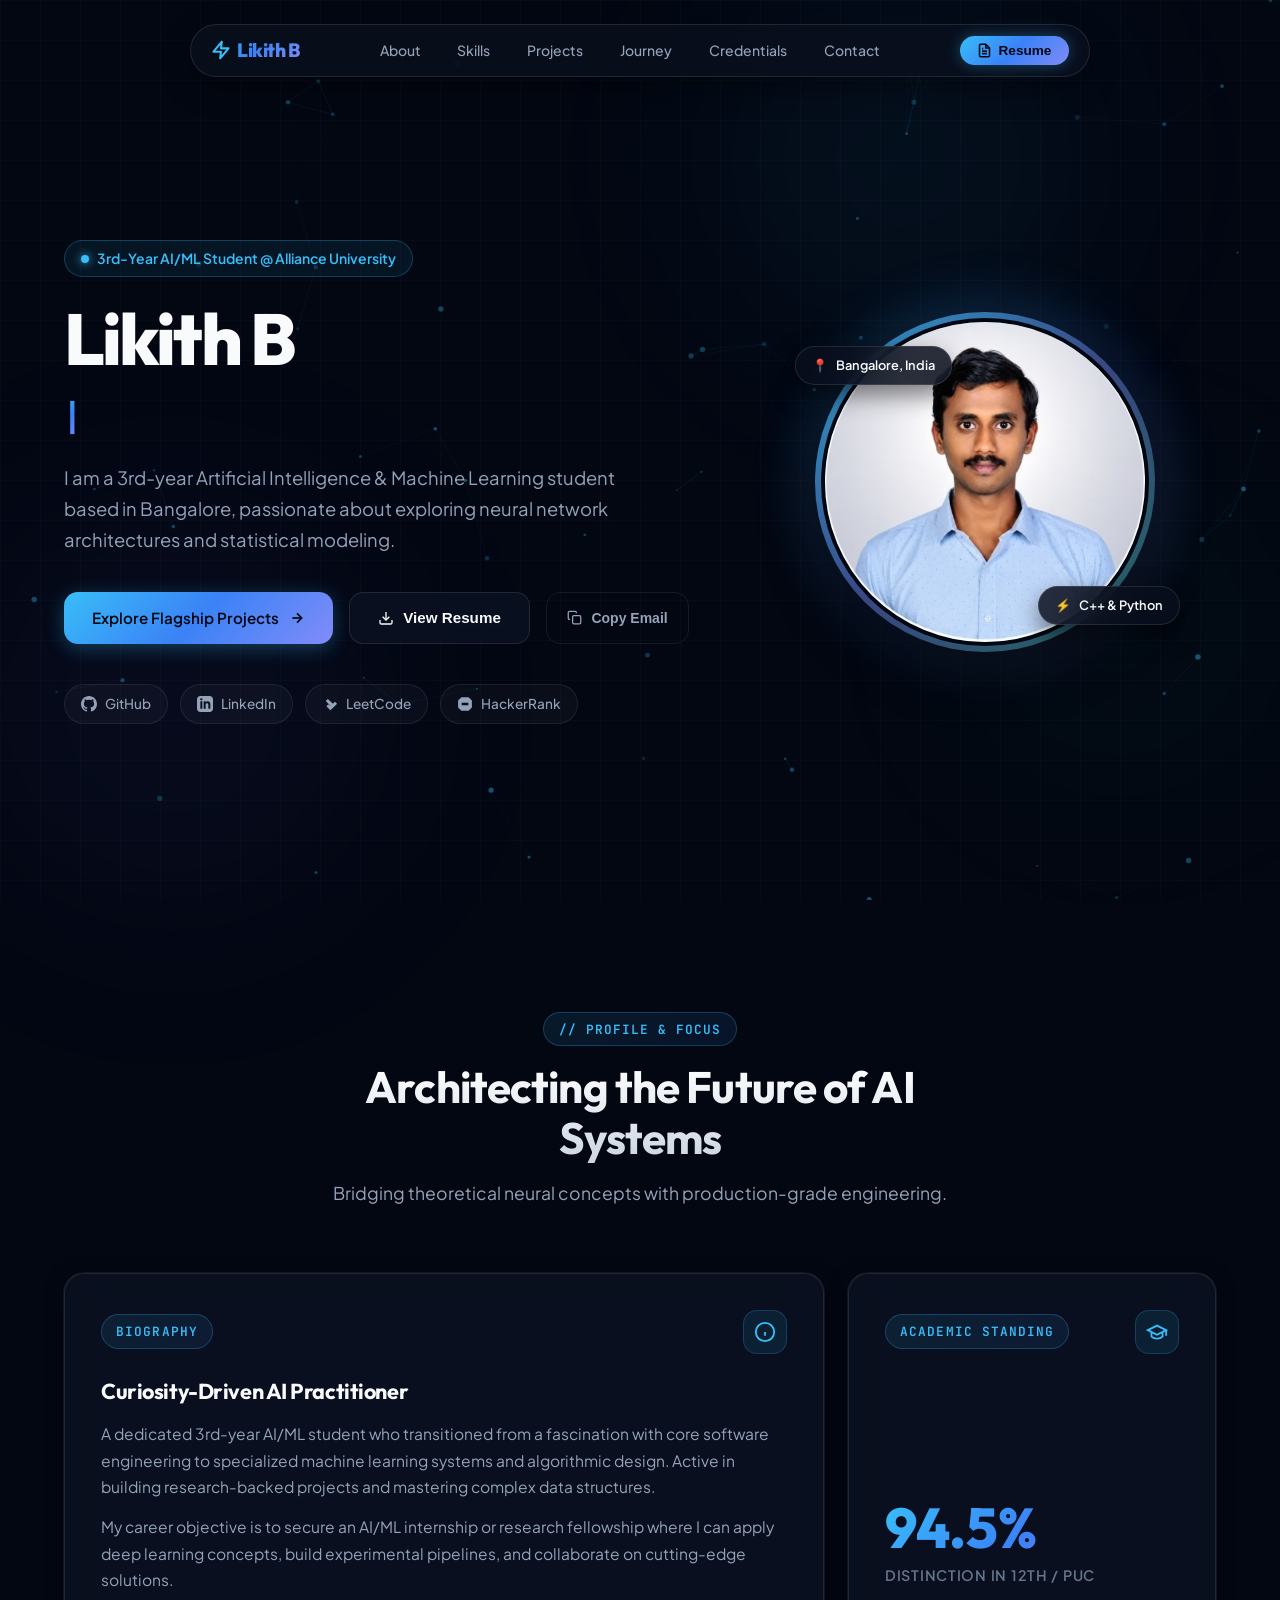
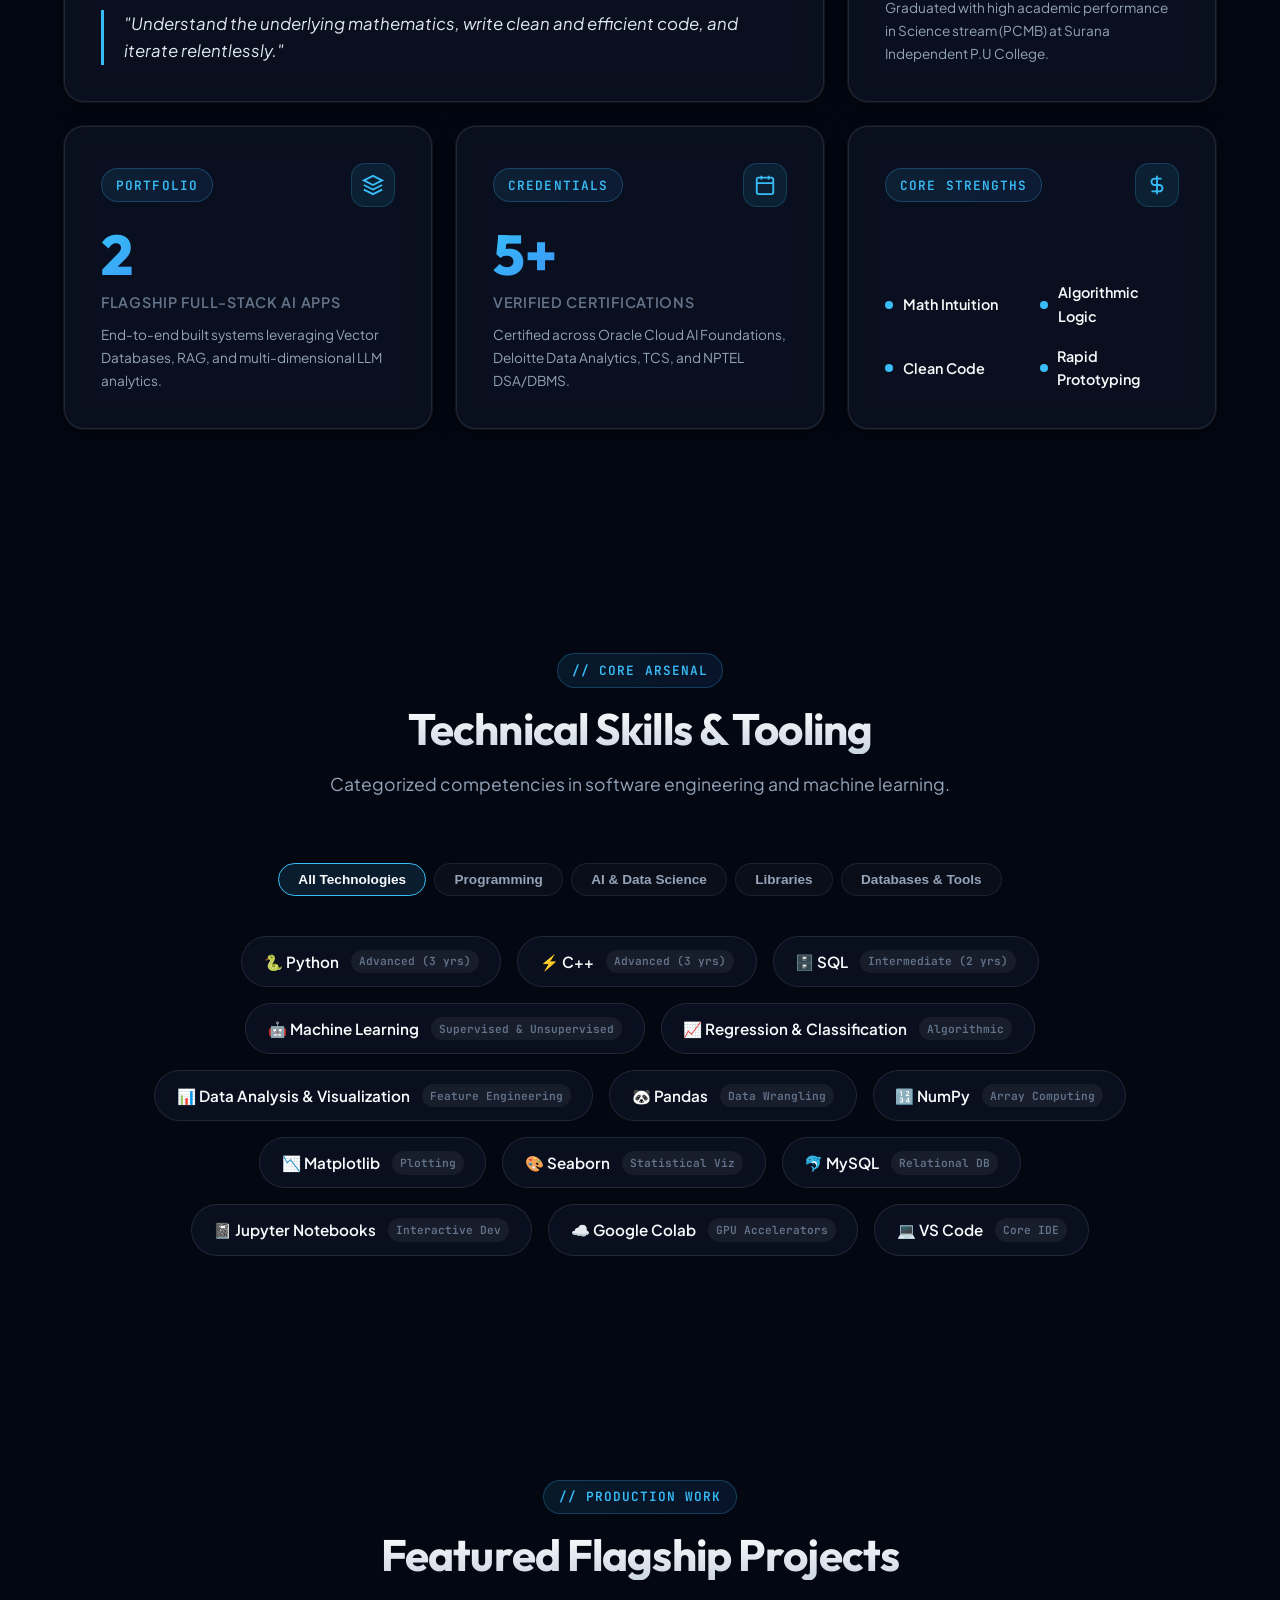
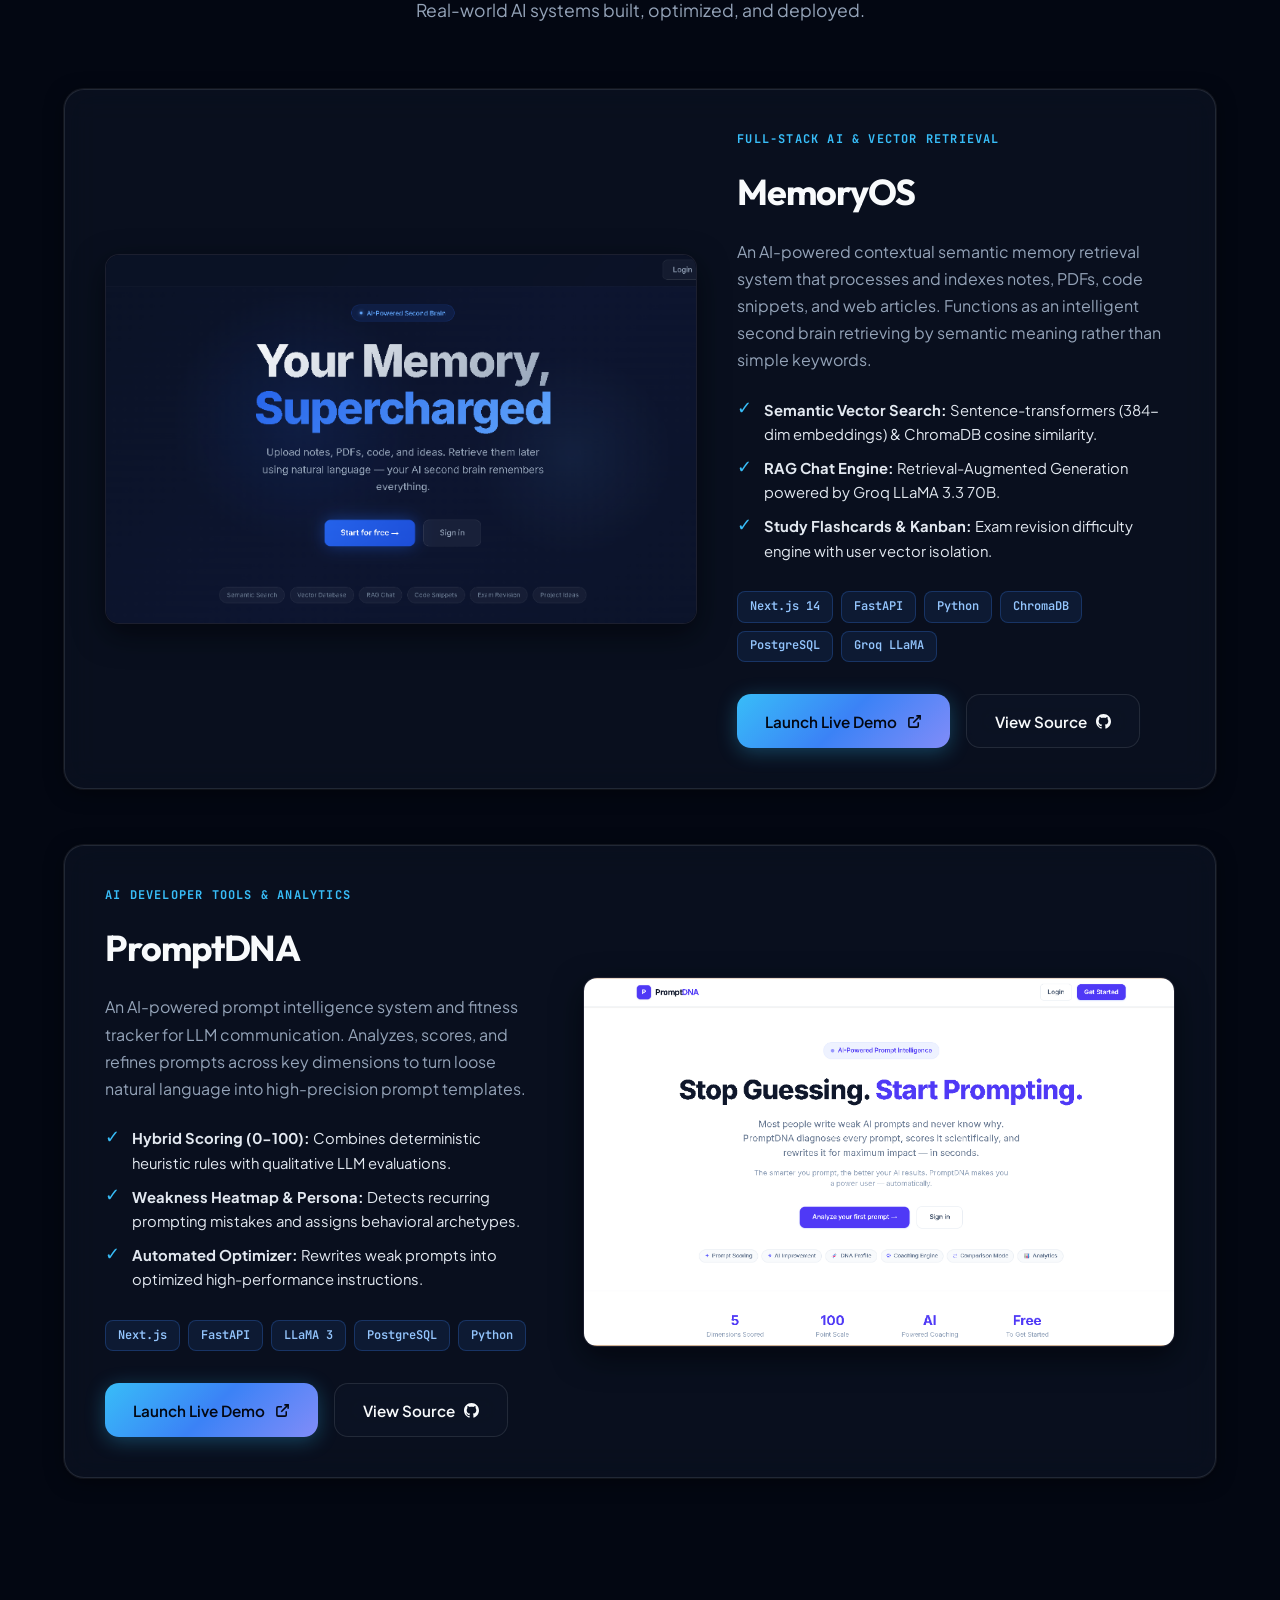
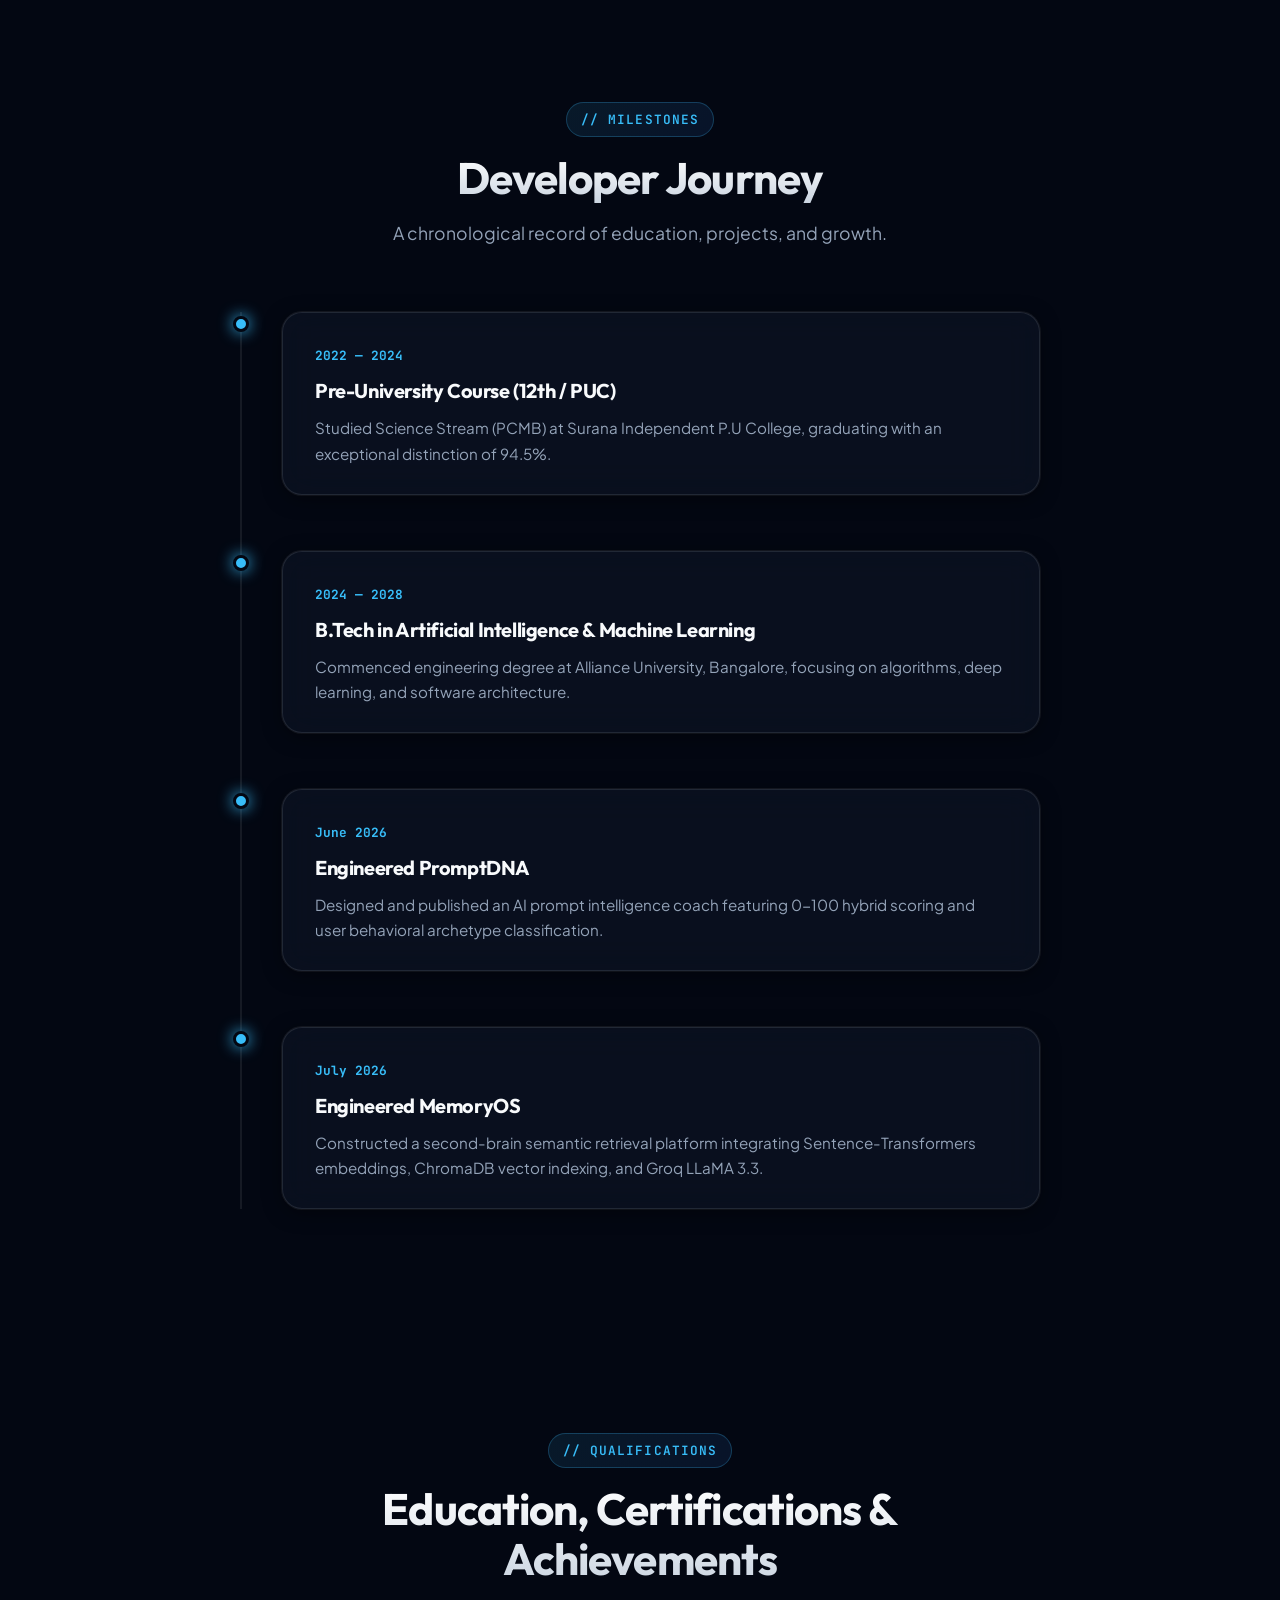
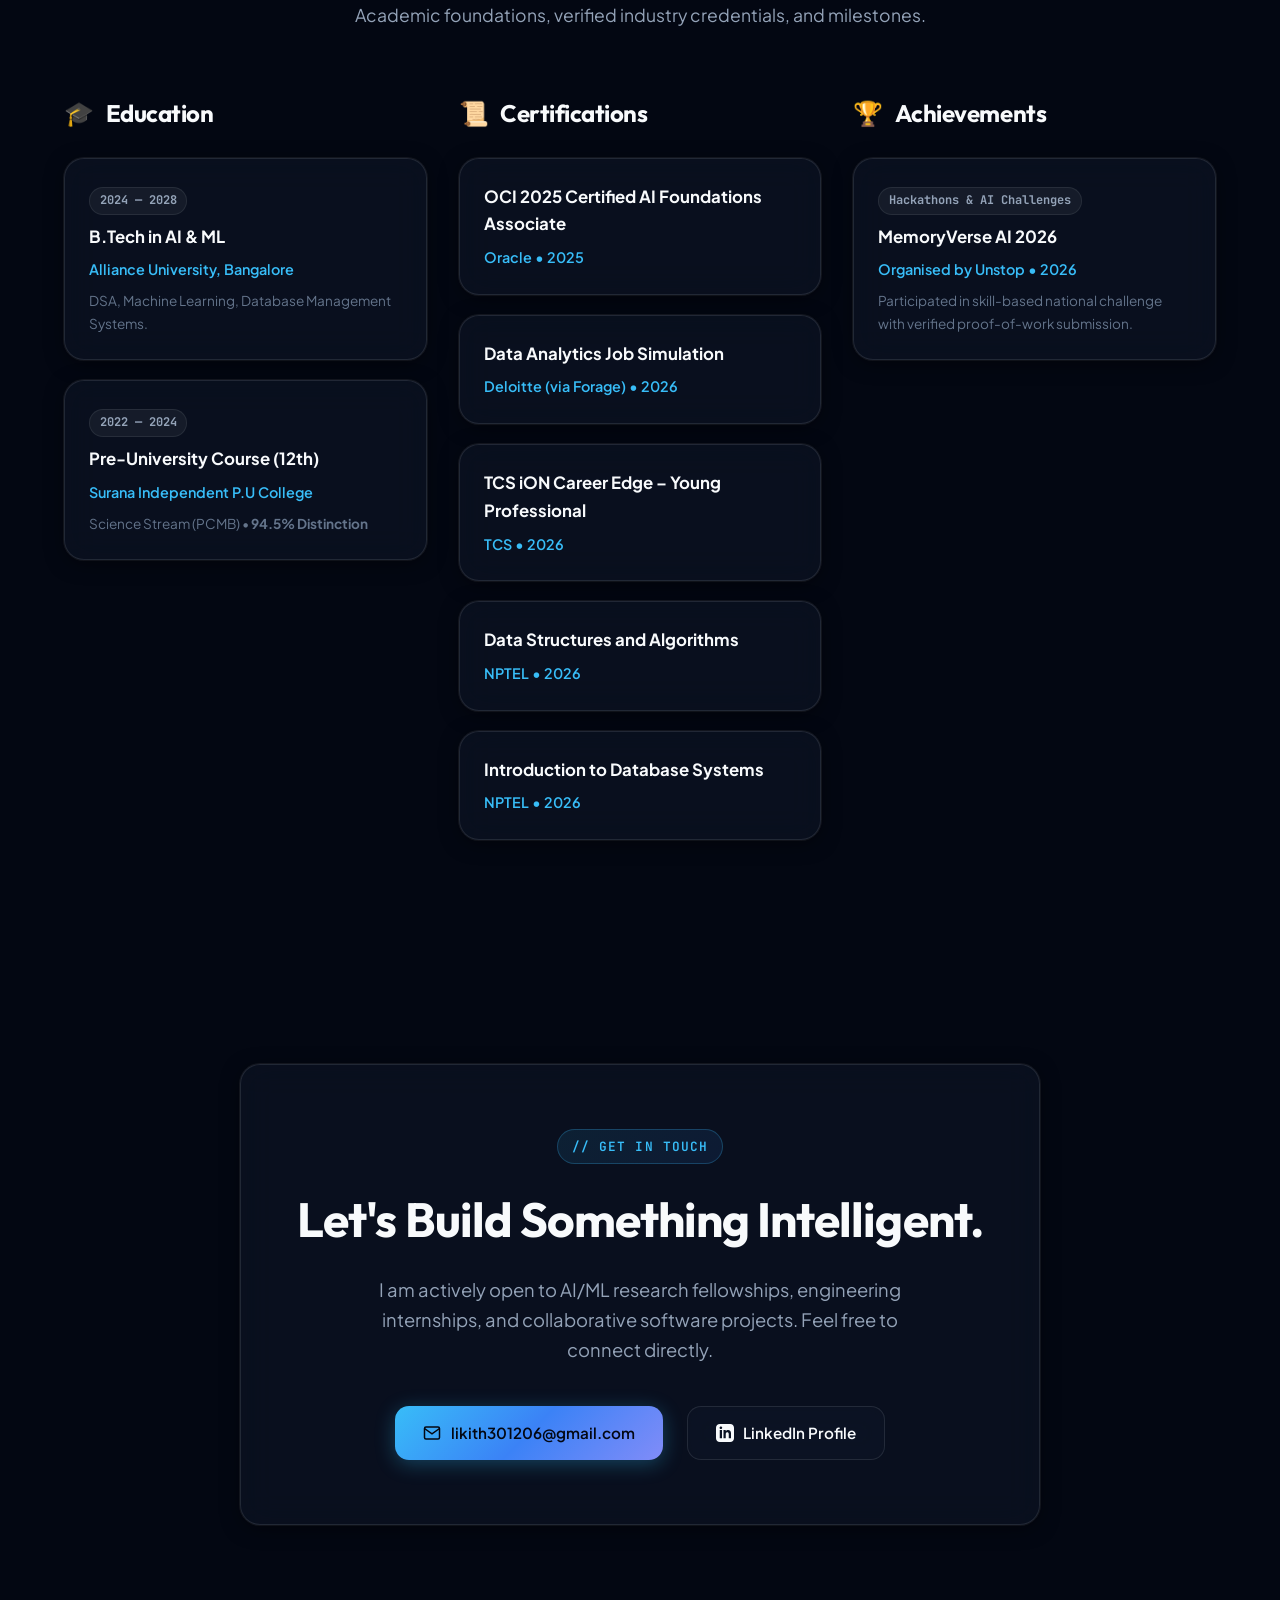
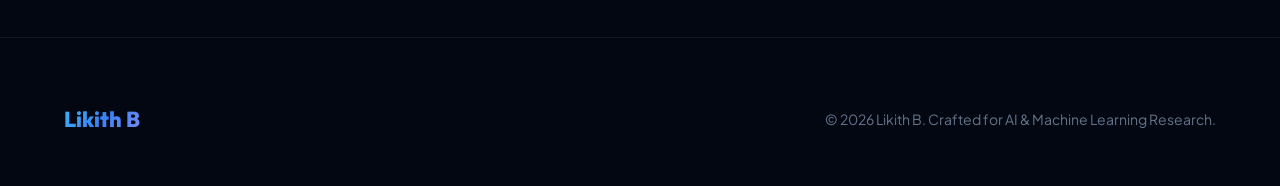
==== commit 9097ef83: "Complete frontend redesign: 2026 Linear/Vercel Bento Grid AI aesthetic" ====
--- a/index.html
+++ b/index.html
@@ -3,264 +3,421 @@
 <head>
     <meta charset="UTF-8">
     <meta name="viewport" content="width=device-width, initial-scale=1.0">
-    <meta name="description" content="Likith B - AI/ML Student & Developer Portfolio. Exploring the intersections of Deep Learning, algorithms, and future-ready AI.">
-    <title>Likith B | AI/ML Student & Developer Portfolio</title>
+    <meta name="description" content="Likith B - AI/ML Student & Developer Portfolio. Exploring Deep Learning, Neural Network Architectures, and Next-Gen AI.">
+    <title>Likith B — AI/ML Student & Developer</title>
     <link rel="stylesheet" href="style.css">
 </head>
 <body>
 
-    <!-- BACKGROUND GLOWS -->
-    <div class="bg-glow"></div>
-
-    <!-- HEADER / NAVIGATION -->
-    <header>
-        <div class="container navbar">
-            <a href="#" class="logo">Likith B</a>
+    <!-- INTERACTIVE NEURAL CANVAS BACKGROUND -->
+    <canvas id="neuralCanvas"></canvas>
+    <div class="grid-overlay"></div>
+    <div class="ambient-glow ambient-glow-1"></div>
+    <div class="ambient-glow ambient-glow-2"></div>
+    <div class="ambient-glow ambient-glow-3"></div>
+
+    <!-- FLOATING PILL NAVBAR -->
+    <header class="header-wrapper">
+        <nav class="floating-nav">
+            <a href="#home" class="nav-brand">
+                <svg width="20" height="20" viewBox="0 0 24 24" fill="none" stroke="currentColor" stroke-width="2.5" stroke-linecap="round" stroke-linejoin="round" style="color: var(--accent-cyan);"><polygon points="13 2 3 14 12 14 11 22 21 10 12 10 13 2"></polygon></svg>
+                Likith B
+            </a>
             <ul class="nav-links">
-                <li><a href="#about">About</a></li>
-                <li><a href="#skills">Skills</a></li>
-                <li><a href="#projects">Projects</a></li>
-                <li><a href="#education">Education</a></li>
-                <li><a href="#certifications">Certifications</a></li>
-                <li><a href="#contact">Contact</a></li>
-                <li><a href="#" onclick="openResumeModal(event)" class="tech-tag" style="background: var(--gradient-accent); color: var(--bg-primary); padding: 0.5rem 1rem; border-radius: 20px; font-weight: bold; border: none; cursor: pointer;">Resume</a></li>
+                <li><a href="#about" class="nav-link">About</a></li>
+                <li><a href="#skills" class="nav-link">Skills</a></li>
+                <li><a href="#projects" class="nav-link">Projects</a></li>
+                <li><a href="#journey" class="nav-link">Journey</a></li>
+                <li><a href="#credentials" class="nav-link">Credentials</a></li>
+                <li><a href="#contact" class="nav-link">Contact</a></li>
             </ul>
-        </div>
+            <button class="nav-cta" onclick="openResumeModal(event)">
+                <svg width="15" height="15" viewBox="0 0 24 24" fill="none" stroke="currentColor" stroke-width="2.5"><path d="M14 2H6a2 2 0 0 0-2 2v16a2 2 0 0 0 2 2h12a2 2 0 0 0 2-2V8z"></path><polyline points="14 2 14 8 20 8"></polyline><line x1="16" y1="13" x2="8" y2="13"></line><line x1="16" y1="17" x2="8" y2="17"></line><polyline points="10 9 9 9 8 9"></polyline></svg>
+                Resume
+            </button>
+        </nav>
     </header>
 
     <!-- HERO SECTION -->
     <section class="hero" id="home">
         <div class="container hero-grid">
-            <div class="hero-left">
-                <div class="hero-welcome">Hello, I'm</div>
+            
+            <div class="hero-content">
+                <div class="hero-badge">
+                    <span class="hero-badge-pulse"></span>
+                    3rd-Year AI/ML Student @ Alliance University
+                </div>
+                
                 <h1 class="hero-name">Likith B</h1>
-                <div class="hero-title">AI / ML Student</div>
-                <p class="hero-tagline">Exploring the intersections of Deep Learning, algorithms, and future-ready AI.</p>
-                <p class="hero-desc">I am a 3rd-year Artificial Intelligence & Machine Learning student based in Bangalore, passionate about exploring neural network architectures and statistical modeling.</p>
-                
-                <div class="hero-buttons">
-                    <a href="#projects" class="btn btn-primary">View Projects</a>
-                    <a href="#" onclick="openResumeModal(event)" class="btn btn-secondary">View Resume</a>
-                </div>
-
-                <div class="social-badges">
-                    <a href="https://github.com/Likith11011" target="_blank" class="badge">
-                        <svg width="16" height="16" viewBox="0 0 24 24" fill="currentColor"><path d="M12 0c-6.626 0-12 5.373-12 12 0 5.302 3.438 9.8 8.207 11.387.599.111.793-.261.793-.577v-2.234c-3.338.726-4.033-1.416-4.033-1.416-.546-1.387-1.333-1.756-1.333-1.756-1.089-.745.083-.729.083-.729 1.205.084 1.839 1.237 1.839 1.237 1.07 1.834 2.807 1.304 3.492.997.107-.775.418-1.305.762-1.604-2.665-.305-5.467-1.334-5.467-5.931 0-1.311.469-2.381 1.236-3.221-.124-.303-.535-1.524.117-3.176 0 0 1.008-.322 3.301 1.23.957-.266 1.983-.399 3.003-.404 1.02.005 2.047.138 3.006.404 2.291-1.552 3.297-1.23 3.297-1.23.653 1.653.242 2.874.118 3.176.77.84 1.235 1.911 1.235 3.221 0 4.609-2.807 5.624-5.479 5.921.43.372.823 1.102.823 2.222v3.293c0 .319.192.694.801.576 4.765-1.589 8.199-6.086 8.199-11.386 0-6.627-5.373-12-12-12z"/></svg>
+                
+                <div class="hero-title-typed">
+                    <span id="typedTitle"></span><span class="typed-cursor">|</span>
+                </div>
+                
+                <p class="hero-description">
+                    I am a 3rd-year Artificial Intelligence & Machine Learning student based in Bangalore, passionate about exploring neural network architectures and statistical modeling.
+                </p>
+                
+                <div class="hero-actions">
+                    <a href="#projects" class="btn btn-primary">
+                        Explore Flagship Projects
+                        <svg width="16" height="16" viewBox="0 0 24 24" fill="none" stroke="currentColor" stroke-width="2.5"><line x1="5" y1="12" x2="19" y2="12"></line><polyline points="12 5 19 12 12 19"></polyline></svg>
+                    </a>
+                    <button class="btn btn-secondary" onclick="openResumeModal(event)">
+                        <svg width="16" height="16" viewBox="0 0 24 24" fill="none" stroke="currentColor" stroke-width="2"><path d="M21 15v4a2 2 0 0 1-2 2H5a2 2 0 0 1-2-2v-4"></path><polyline points="7 10 12 15 17 10"></polyline><line x1="12" y1="15" x2="12" y2="3"></line></svg>
+                        View Resume
+                    </button>
+                    <button class="btn btn-ghost" onclick="copyEmail()">
+                        <svg width="15" height="15" viewBox="0 0 24 24" fill="none" stroke="currentColor" stroke-width="2"><rect x="9" y="9" width="13" height="13" rx="2" ry="2"></rect><path d="M5 15H4a2 2 0 0 1-2-2V4a2 2 0 0 1 2-2h9a2 2 0 0 1 2 2v1"></path></svg>
+                        Copy Email
+                    </button>
+                </div>
+
+                <div class="hero-socials">
+                    <a href="https://github.com/Likith11011" target="_blank" class="social-chip" title="GitHub">
+                        <svg viewBox="0 0 24 24"><path d="M12 0c-6.626 0-12 5.373-12 12 0 5.302 3.438 9.8 8.207 11.387.599.111.793-.261.793-.577v-2.234c-3.338.726-4.033-1.416-4.033-1.416-.546-1.387-1.333-1.756-1.333-1.756-1.089-.745.083-.729.083-.729 1.205.084 1.839 1.237 1.839 1.237 1.07 1.834 2.807 1.304 3.492.997.107-.775.418-1.305.762-1.604-2.665-.305-5.467-1.334-5.467-5.931 0-1.311.469-2.381 1.236-3.221-.124-.303-.535-1.524.117-3.176 0 0 1.008-.322 3.301 1.23.957-.266 1.983-.399 3.003-.404 1.02.005 2.047.138 3.006.404 2.291-1.552 3.297-1.23 3.297-1.23.653 1.653.242 2.874.118 3.176.77.84 1.235 1.911 1.235 3.221 0 4.609-2.807 5.624-5.479 5.921.43.372.823 1.102.823 2.222v3.293c0 .319.192.694.801.576 4.765-1.589 8.199-6.086 8.199-11.386 0-6.627-5.373-12-12-12z"/></svg>
                         GitHub
                     </a>
-                    <a href="https://linkedin.com/in/likith-b-10206b333" target="_blank" class="badge">
-                        <svg width="16" height="16" viewBox="0 0 24 24" fill="currentColor"><path d="M19 0h-14c-2.761 0-5 2.239-5 5v14c0 2.761 2.239 5 5 5h14c2.762 0 5-2.239 5-5v-14c0-2.761-2.238-5-5-5zm-11 19h-3v-11h3v11zm-1.5-12.268c-.966 0-1.75-.79-1.75-1.764s.784-1.764 1.75-1.764 1.75.79 1.75 1.764-.783 1.764-1.75 1.764zm13.5 12.268h-3v-5.604c0-3.368-4-3.113-4 0v5.604h-3v-11h3v1.765c1.396-2.586 7-2.777 7 2.476v6.759z"/></svg>
+                    <a href="https://linkedin.com/in/likith-b-10206b333" target="_blank" class="social-chip" title="LinkedIn">
+                        <svg viewBox="0 0 24 24"><path d="M19 0h-14c-2.761 0-5 2.239-5 5v14c0 2.761 2.239 5 5 5h14c2.762 0 5-2.239 5-5v-14c0-2.761-2.238-5-5-5zm-11 19h-3v-11h3v11zm-1.5-12.268c-.966 0-1.75-.79-1.75-1.764s.784-1.764 1.75-1.764 1.75.79 1.75 1.764-.783 1.764-1.75 1.764zm13.5 12.268h-3v-5.604c0-3.368-4-3.113-4 0v5.604h-3v-11h3v1.765c1.396-2.586 7-2.777 7 2.476v6.759z"/></svg>
                         LinkedIn
                     </a>
-                    <a href="https://leetcode.com/u/Likith_1215/" target="_blank" class="badge">
-                        <svg width="16" height="16" viewBox="0 0 24 24" fill="currentColor"><path d="M16.102 17.93l-2.697 2.607c-.466.451-1.211.451-1.677 0l-4.51-4.359a1.157 1.157 0 0 1 0-1.62l1.677-1.62c.466-.451 1.211-.451 1.677 0l1.97 1.9a.18.18 0 0 0 .25 0l5.803-5.608a1.157 1.157 0 0 1 1.677 0l1.677 1.62a1.158 1.158 0 0 1 0 1.62l-7.667 7.408zm-9.845-9.61a1.158 1.158 0 0 1 0-1.62l1.677-1.62a1.157 1.157 0 0 1 1.677 0l6.818 6.59c.466.45.466 1.18 0 1.62l-1.677 1.62a1.158 1.158 0 0 1-1.677 0l-6.818-6.59z"/></svg>
+                    <a href="https://leetcode.com/u/Likith_1215/" target="_blank" class="social-chip" title="LeetCode">
+                        <svg viewBox="0 0 24 24"><path d="M16.102 17.93l-2.697 2.607c-.466.451-1.211.451-1.677 0l-4.51-4.359a1.157 1.157 0 0 1 0-1.62l1.677-1.62c.466-.451 1.211-.451 1.677 0l1.97 1.9a.18.18 0 0 0 .25 0l5.803-5.608a1.157 1.157 0 0 1 1.677 0l1.677 1.62a1.158 1.158 0 0 1 0 1.62l-7.667 7.408zm-9.845-9.61a1.158 1.158 0 0 1 0-1.62l1.677-1.62a1.157 1.157 0 0 1 1.677 0l6.818 6.59c.466.45.466 1.18 0 1.62l-1.677 1.62a1.158 1.158 0 0 1-1.677 0l-6.818-6.59z"/></svg>
                         LeetCode
                     </a>
-                    <a href="https://www.hackerrank.com/profile/blikithbtech24" target="_blank" class="badge">
-                        <svg width="16" height="16" viewBox="0 0 24 24" fill="currentColor"><path d="M22.062 6.551l-4.385-4.385a.965.965 0 0 0-.683-.284H7.006c-.256 0-.501.102-.683.284L1.938 6.551a.965.965 0 0 0-.284.683v9.531c0 .256.102.501.284.683l4.385 4.385c.182.182.427.284.683.284h9.988c.256 0 .501-.102.683-.284l4.385-4.385a.965.965 0 0 0 .284-.683V7.234c0-.256-.102-.501-.284-.683zm-5.068 7.37H7.006V10.08h9.988v3.841z"/></svg>
+                    <a href="https://www.hackerrank.com/profile/blikithbtech24" target="_blank" class="social-chip" title="HackerRank">
+                        <svg viewBox="0 0 24 24"><path d="M22.062 6.551l-4.385-4.385a.965.965 0 0 0-.683-.284H7.006c-.256 0-.501.102-.683.284L1.938 6.551a.965.965 0 0 0-.284.683v9.531c0 .256.102.501.284.683l4.385 4.385c.182.182.427.284.683.284h9.988c.256 0 .501-.102.683-.284l4.385-4.385a.965.965 0 0 0 .284-.683V7.234c0-.256-.102-.501-.284-.683zm-5.068 7.37H7.006V10.08h9.988v3.841z"/></svg>
                         HackerRank
                     </a>
                 </div>
             </div>
-            <div class="hero-right">
-                <div class="photo-container">
-                    <div class="photo-inner">
-                        <img src="profile.jpg" alt="Likith B">
-                    </div>
-                </div>
-            </div>
+
+            <div class="hero-visual">
+                <div class="avatar-card-wrapper">
+                    <div class="avatar-halo"></div>
+                    <div class="avatar-frame">
+                        <img src="profile.jpg" alt="Likith B" class="avatar-img">
+                    </div>
+                    
+                    <div class="float-tag float-tag-1">
+                        <span>📍</span> Bangalore, India
+                    </div>
+                    
+                    <div class="float-tag float-tag-2">
+                        <span>⚡</span> C++ & Python
+                    </div>
+                </div>
+            </div>
+
         </div>
     </section>
 
-    <!-- ABOUT ME SECTION -->
+    <!-- ABOUT ME: BENTO GRID -->
     <section class="section-padding" id="about">
         <div class="container">
-            <h2 class="section-title">About Me</h2>
-            <div class="about-grid">
-                <div class="about-text">
-                    <h3>Biography</h3>
-                    <p class="about-bio">A dedicated 3rd-year AI/ML student who transitioned from a fascination with core software engineering to specialized machine learning systems and algorithmic design. Active in building research-backed projects and mastering complex data structures.</p>
-                    
-                    <div class="about-details">
-                        <div class="detail-item">
-                            <h4>Career Objective</h4>
-                            <p>To secure an AI/ML internship or research fellowship where I can apply deep learning concepts, build experimental pipelines, and collaborate on cutting-edge solutions.</p>
-                        </div>
-                        <div class="detail-item">
-                            <h4>Interests</h4>
-                            <p>Deep Learning, Natural Language Processing, and Software Architecture.</p>
-                        </div>
-                        <div class="detail-item">
-                            <h4>Strengths</h4>
-                            <p>Strong mathematical intuition, logical and analytical problem-solving, rapid adaptation to new tools, and clean coding practices.</p>
-                        </div>
-                        <div class="detail-item">
-                            <h4>Future Goals</h4>
-                            <p>Contributing to impactful open-source AI projects, publishing research at top ML conferences, and building models that solve critical industry challenges.</p>
-                        </div>
-                    </div>
-
-                    <div class="about-quote">
+            <div class="section-header">
+                <span class="section-kicker">// Profile & Focus</span>
+                <h2 class="section-title">Architecting the Future of AI Systems</h2>
+                <p class="section-subtitle">Bridging theoretical neural concepts with production-grade engineering.</p>
+            </div>
+
+            <div class="bento-grid">
+                
+                <!-- Main Narrative Card (Span 8) -->
+                <div class="bento-card bento-col-8 spotlight-card">
+                    <div>
+                        <div class="bento-card-header">
+                            <span class="section-kicker" style="margin-bottom: 0;">Biography</span>
+                            <div class="bento-icon">
+                                <svg viewBox="0 0 24 24" fill="none" stroke="currentColor" stroke-width="2"><circle cx="12" cy="12" r="10"></circle><path d="M12 16v-4"></path><path d="M12 8h.01"></path></svg>
+                            </div>
+                        </div>
+                        <h3 class="bento-title">Curiosity-Driven AI Practitioner</h3>
+                        <p class="bento-text">
+                            A dedicated 3rd-year AI/ML student who transitioned from a fascination with core software engineering to specialized machine learning systems and algorithmic design. Active in building research-backed projects and mastering complex data structures.
+                        </p>
+                        <p class="bento-text" style="margin-top: 0.85rem;">
+                            My career objective is to secure an AI/ML internship or research fellowship where I can apply deep learning concepts, build experimental pipelines, and collaborate on cutting-edge solutions.
+                        </p>
+                    </div>
+                    <div class="quote-box">
                         "Understand the underlying mathematics, write clean and efficient code, and iterate relentlessly."
                     </div>
                 </div>
 
-                <!-- TIMELINE -->
-                <div class="about-timeline">
-                    <h3 class="timeline-title">Developer Journey</h3>
-                    <div class="timeline">
-                        <div class="timeline-item">
-                            <div class="timeline-marker"></div>
-                            <span class="timeline-date">2022 — 2024</span>
-                            <div class="timeline-content">
-                                <h4>Pre-University College (12th / PUC)</h4>
-                                <p>Studied Science Stream (PCMB) at Surana Independent P.U College. Graduated with a high distinction of 94.5%.</p>
-                            </div>
-                        </div>
-                        <div class="timeline-item">
-                            <div class="timeline-marker"></div>
-                            <span class="timeline-date">2024</span>
-                            <div class="timeline-content">
-                                <h4>B.Tech in AI & ML</h4>
-                                <p>Began engineering degree in Artificial Intelligence and Machine Learning at Alliance University, Bangalore.</p>
-                            </div>
-                        </div>
-                        <div class="timeline-item">
-                            <div class="timeline-marker"></div>
-                            <span class="timeline-date">June 2026</span>
-                            <div class="timeline-content">
-                                <h4>Built PromptDNA</h4>
-                                <p>Created an AI-powered prompt coaching dashboard evaluating, scoring (0-100), and optimizing prompts with LLaMA 3.</p>
-                            </div>
-                        </div>
-                        <div class="timeline-item">
-                            <div class="timeline-marker"></div>
-                            <span class="timeline-date">July 2026</span>
-                            <div class="timeline-content">
-                                <h4>Built MemoryOS</h4>
-                                <p>Developed an AI-powered semantic second brain featuring vector search (ChromaDB), RAG chat (LLaMA 3.3), and auto-tagging.</p>
-                            </div>
-                        </div>
-                    </div>
-                </div>
+                <!-- Metric 1: Academic Distinction (Span 4) -->
+                <div class="bento-card bento-col-4 spotlight-card">
+                    <div class="bento-card-header">
+                        <span class="section-kicker" style="margin-bottom: 0;">Academic Standing</span>
+                        <div class="bento-icon">
+                            <svg viewBox="0 0 24 24" fill="none" stroke="currentColor" stroke-width="2"><path d="M22 10v6M2 10l10-5 10 5-10 5z"></path><path d="M6 12v5c3 3 9 3 12 0v-5"></path></svg>
+                        </div>
+                    </div>
+                    <div>
+                        <div class="stat-number">94.5%</div>
+                        <div class="stat-label">Distinction in 12th / PUC</div>
+                        <p class="bento-text" style="margin-top: 0.5rem; font-size: 0.85rem;">
+                            Graduated with high academic performance in Science stream (PCMB) at Surana Independent P.U College.
+                        </p>
+                    </div>
+                </div>
+
+                <!-- Metric 2: Shipped AI Systems (Span 4) -->
+                <div class="bento-card bento-col-4 spotlight-card">
+                    <div class="bento-card-header">
+                        <span class="section-kicker" style="margin-bottom: 0;">Portfolio</span>
+                        <div class="bento-icon">
+                            <svg viewBox="0 0 24 24" fill="none" stroke="currentColor" stroke-width="2"><polygon points="12 2 2 7 12 12 22 7 12 2"></polygon><polyline points="2 17 12 22 22 17"></polyline><polyline points="2 12 12 17 22 12"></polyline></svg>
+                        </div>
+                    </div>
+                    <div>
+                        <div class="stat-number">2</div>
+                        <div class="stat-label">Flagship Full-Stack AI Apps</div>
+                        <p class="bento-text" style="margin-top: 0.5rem; font-size: 0.85rem;">
+                            End-to-end built systems leveraging Vector Databases, RAG, and multi-dimensional LLM analytics.
+                        </p>
+                    </div>
+                </div>
+
+                <!-- Metric 3: Certifications (Span 4) -->
+                <div class="bento-card bento-col-4 spotlight-card">
+                    <div class="bento-card-header">
+                        <span class="section-kicker" style="margin-bottom: 0;">Credentials</span>
+                        <div class="bento-icon">
+                            <svg viewBox="0 0 24 24" fill="none" stroke="currentColor" stroke-width="2"><rect x="3" y="4" width="18" height="18" rx="2" ry="2"></rect><line x1="16" y1="2" x2="16" y2="6"></line><line x1="8" y1="2" x2="8" y2="6"></line><line x1="3" y1="10" x2="21" y2="10"></line></svg>
+                        </div>
+                    </div>
+                    <div>
+                        <div class="stat-number">5+</div>
+                        <div class="stat-label">Verified Certifications</div>
+                        <p class="bento-text" style="margin-top: 0.5rem; font-size: 0.85rem;">
+                            Certified across Oracle Cloud AI Foundations, Deloitte Data Analytics, TCS, and NPTEL DSA/DBMS.
+                        </p>
+                    </div>
+                </div>
+
+                <!-- Strengths & Core Domains (Span 4) -->
+                <div class="bento-card bento-col-4 spotlight-card">
+                    <div class="bento-card-header">
+                        <span class="section-kicker" style="margin-bottom: 0;">Core Strengths</span>
+                        <div class="bento-icon">
+                            <svg viewBox="0 0 24 24" fill="none" stroke="currentColor" stroke-width="2"><path d="M12 2v20M17 5H9.5a3.5 3.5 0 0 0 0 7h5a3.5 3.5 0 0 1 0 7H6"></path></svg>
+                        </div>
+                    </div>
+                    <div class="strengths-grid">
+                        <div class="strength-item">
+                            <span class="strength-bullet"></span> Math Intuition
+                        </div>
+                        <div class="strength-item">
+                            <span class="strength-bullet"></span> Algorithmic Logic
+                        </div>
+                        <div class="strength-item">
+                            <span class="strength-bullet"></span> Clean Code
+                        </div>
+                        <div class="strength-item">
+                            <span class="strength-bullet"></span> Rapid Prototyping
+                        </div>
+                    </div>
+                </div>
+
             </div>
         </div>
     </section>
 
-    <!-- SKILLS SECTION -->
-    <section class="section-padding" id="skills" style="background-color: var(--bg-secondary);">
+    <!-- SKILLS SECTION: INTERACTIVE MATRIX -->
+    <section class="section-padding" id="skills">
         <div class="container">
-            <h2 class="section-title">Technical Skills</h2>
-            <div class="skills-container">
-                
-                <!-- Category 1: Languages -->
-                <div class="skills-category glass-card">
-                    <h3>Programming Languages</h3>
-                    <div class="skills-cloud">
-                        <span class="skill-tag">Python</span>
-                        <span class="skill-tag">C++</span>
-                        <span class="skill-tag">SQL</span>
-                    </div>
-                </div>
-
-                <!-- Category 2: AI/ML -->
-                <div class="skills-category glass-card">
-                    <h3>AI/ML & Data Science</h3>
-                    <div class="skills-cloud">
-                        <span class="skill-tag">Machine Learning</span>
-                        <span class="skill-tag">Supervised & Unsupervised</span>
-                        <span class="skill-tag">Regression & Classification</span>
-                        <span class="skill-tag">Data Cleaning & Feature Engineering</span>
-                    </div>
-                </div>
-
-                <!-- Category 3: Frameworks -->
-                <div class="skills-category glass-card">
-                    <h3>Libraries & Frameworks</h3>
-                    <div class="skills-cloud">
-                        <span class="skill-tag">Pandas</span>
-                        <span class="skill-tag">NumPy</span>
-                        <span class="skill-tag">Matplotlib</span>
-                        <span class="skill-tag">Seaborn</span>
-                    </div>
-                </div>
-
-                <!-- Category 4: Databases & Tools -->
-                <div class="skills-category glass-card">
-                    <h3>Databases & Tools</h3>
-                    <div class="skills-cloud">
-                        <span class="skill-tag">MySQL</span>
-                        <span class="skill-tag">Jupyter Notebook</span>
-                        <span class="skill-tag">Google Colab</span>
-                        <span class="skill-tag">VS Code</span>
-                    </div>
+            <div class="section-header">
+                <span class="section-kicker">// Core Arsenal</span>
+                <h2 class="section-title">Technical Skills & Tooling</h2>
+                <p class="section-subtitle">Categorized competencies in software engineering and machine learning.</p>
+            </div>
+
+            <!-- Category Filter Tabs -->
+            <div class="skills-filter-nav">
+                <button class="filter-btn active" onclick="filterSkills('all', this)">All Technologies</button>
+                <button class="filter-btn" onclick="filterSkills('languages', this)">Programming</button>
+                <button class="filter-btn" onclick="filterSkills('aiml', this)">AI & Data Science</button>
+                <button class="filter-btn" onclick="filterSkills('frameworks', this)">Libraries</button>
+                <button class="filter-btn" onclick="filterSkills('tools', this)">Databases & Tools</button>
+            </div>
+
+            <!-- Skills Wrapper -->
+            <div class="skills-wrapper">
+                
+                <!-- Programming Languages -->
+                <div class="skill-pill" data-category="languages">
+                    <span>🐍 Python</span>
+                    <span class="skill-level-tag">Advanced (3 yrs)</span>
+                </div>
+                <div class="skill-pill" data-category="languages">
+                    <span>⚡ C++</span>
+                    <span class="skill-level-tag">Advanced (3 yrs)</span>
+                </div>
+                <div class="skill-pill" data-category="languages">
+                    <span>🗄️ SQL</span>
+                    <span class="skill-level-tag">Intermediate (2 yrs)</span>
+                </div>
+
+                <!-- AI/ML & Data Science -->
+                <div class="skill-pill" data-category="aiml">
+                    <span>🤖 Machine Learning</span>
+                    <span class="skill-level-tag">Supervised & Unsupervised</span>
+                </div>
+                <div class="skill-pill" data-category="aiml">
+                    <span>📈 Regression & Classification</span>
+                    <span class="skill-level-tag">Algorithmic</span>
+                </div>
+                <div class="skill-pill" data-category="aiml">
+                    <span>📊 Data Analysis & Visualization</span>
+                    <span class="skill-level-tag">Feature Engineering</span>
+                </div>
+
+                <!-- Frameworks & Libraries -->
+                <div class="skill-pill" data-category="frameworks">
+                    <span>🐼 Pandas</span>
+                    <span class="skill-level-tag">Data Wrangling</span>
+                </div>
+                <div class="skill-pill" data-category="frameworks">
+                    <span>🔢 NumPy</span>
+                    <span class="skill-level-tag">Array Computing</span>
+                </div>
+                <div class="skill-pill" data-category="frameworks">
+                    <span>📉 Matplotlib</span>
+                    <span class="skill-level-tag">Plotting</span>
+                </div>
+                <div class="skill-pill" data-category="frameworks">
+                    <span>🎨 Seaborn</span>
+                    <span class="skill-level-tag">Statistical Viz</span>
+                </div>
+
+                <!-- Databases & Tools -->
+                <div class="skill-pill" data-category="tools">
+                    <span>🐬 MySQL</span>
+                    <span class="skill-level-tag">Relational DB</span>
+                </div>
+                <div class="skill-pill" data-category="tools">
+                    <span>📓 Jupyter Notebooks</span>
+                    <span class="skill-level-tag">Interactive Dev</span>
+                </div>
+                <div class="skill-pill" data-category="tools">
+                    <span>☁️ Google Colab</span>
+                    <span class="skill-level-tag">GPU Accelerators</span>
+                </div>
+                <div class="skill-pill" data-category="tools">
+                    <span>💻 VS Code</span>
+                    <span class="skill-level-tag">Core IDE</span>
                 </div>
 
             </div>
         </div>
     </section>
 
-    <!-- PROJECTS SECTION -->
+    <!-- PROJECTS: BENTO SHOWCASE -->
     <section class="section-padding" id="projects">
         <div class="container">
-            <h2 class="section-title">Featured Projects</h2>
-            <div class="projects-grid">
+            <div class="section-header">
+                <span class="section-kicker">// Production Work</span>
+                <h2 class="section-title">Featured Flagship Projects</h2>
+                <p class="section-subtitle">Real-world AI systems built, optimized, and deployed.</p>
+            </div>
+
+            <div class="projects-container">
                 
                 <!-- Project 1: MemoryOS -->
-                <div class="project-card glass-card">
-                    <div class="project-media">
-                        <img src="memory_os.png" alt="MemoryOS Landing Page">
-                    </div>
-                    <div class="project-meta">
-                        <span class="project-category">Full-Stack AI & Knowledge Management</span>
-                        <h3>MemoryOS</h3>
-                        <p class="project-desc">An AI-powered contextual semantic memory retrieval system that processes and indexes notes, PDFs, code, and web articles. It behaves as a personal "second brain" using natural language search.</p>
-                        <ul class="project-features">
-                            <li>Semantic Search using sentence-transformers (all-MiniLM-L6-v2) and cosine similarity.</li>
-                            <li>RAG (Retrieval-Augmented Generation) Chat using Groq API with LLaMA 3.3 70B.</li>
-                            <li>Exam Revision Flashcard mode featuring AI-generated explanations at easy/medium/hard difficulties.</li>
-                            <li>JWT authentication and per-user vector data isolation.</li>
+                <div class="spotlight-card project-bento">
+                    <div class="project-preview">
+                        <img src="memory_os.png" alt="MemoryOS AI Second Brain Platform">
+                    </div>
+                    <div class="project-info">
+                        <span class="project-tag">Full-Stack AI & Vector Retrieval</span>
+                        <h3 class="project-heading">MemoryOS</h3>
+                        <p class="project-desc">
+                            An AI-powered contextual semantic memory retrieval system that processes and indexes notes, PDFs, code snippets, and web articles. Functions as an intelligent second brain retrieving by semantic meaning rather than simple keywords.
+                        </p>
+                        
+                        <ul class="feature-list">
+                            <li class="feature-item">
+                                <span class="feature-check">✓</span>
+                                <span><strong>Semantic Vector Search:</strong> Sentence-transformers (384-dim embeddings) & ChromaDB cosine similarity.</span>
+                            </li>
+                            <li class="feature-item">
+                                <span class="feature-check">✓</span>
+                                <span><strong>RAG Chat Engine:</strong> Retrieval-Augmented Generation powered by Groq LLaMA 3.3 70B.</span>
+                            </li>
+                            <li class="feature-item">
+                                <span class="feature-check">✓</span>
+                                <span><strong>Study Flashcards & Kanban:</strong> Exam revision difficulty engine with user vector isolation.</span>
+                            </li>
                         </ul>
-                        <div class="project-tech">
-                            <span class="tech-tag">Next.js 14</span>
-                            <span class="tech-tag">FastAPI</span>
-                            <span class="tech-tag">ChromaDB</span>
-                            <span class="tech-tag">PostgreSQL</span>
-                            <span class="tech-tag">Python</span>
-                            <span class="tech-tag">Groq LLaMA</span>
-                        </div>
-                        <div class="project-links">
-                            <a href="https://github.com/Likith11011/Memory-OS" target="_blank" class="btn btn-secondary" style="padding: 0.5rem 1.2rem; font-size: 0.85rem;">GitHub</a>
-                            <a href="https://memory-os-4pyc.vercel.app" target="_blank" class="btn btn-primary" style="padding: 0.5rem 1.2rem; font-size: 0.85rem;">Live Demo</a>
+
+                        <div class="tech-stack-row">
+                            <span class="tech-chip">Next.js 14</span>
+                            <span class="tech-chip">FastAPI</span>
+                            <span class="tech-chip">Python</span>
+                            <span class="tech-chip">ChromaDB</span>
+                            <span class="tech-chip">PostgreSQL</span>
+                            <span class="tech-chip">Groq LLaMA</span>
+                        </div>
+
+                        <div class="project-links-row">
+                            <a href="https://memory-os-4pyc.vercel.app" target="_blank" class="btn btn-primary">
+                                Launch Live Demo
+                                <svg width="15" height="15" viewBox="0 0 24 24" fill="none" stroke="currentColor" stroke-width="2.5"><path d="M18 13v6a2 2 0 0 1-2 2H5a2 2 0 0 1-2-2V8a2 2 0 0 1 2-2h6"></path><polyline points="15 3 21 3 21 9"></polyline><line x1="10" y1="14" x2="21" y2="3"></line></svg>
+                            </a>
+                            <a href="https://github.com/Likith11011/Memory-OS" target="_blank" class="btn btn-secondary">
+                                View Source
+                                <svg width="15" height="15" viewBox="0 0 24 24" fill="currentColor"><path d="M12 0c-6.626 0-12 5.373-12 12 0 5.302 3.438 9.8 8.207 11.387.599.111.793-.261.793-.577v-2.234c-3.338.726-4.033-1.416-4.033-1.416-.546-1.387-1.333-1.756-1.333-1.756-1.089-.745.083-.729.083-.729 1.205.084 1.839 1.237 1.839 1.237 1.07 1.834 2.807 1.304 3.492.997.107-.775.418-1.305.762-1.604-2.665-.305-5.467-1.334-5.467-5.931 0-1.311.469-2.381 1.236-3.221-.124-.303-.535-1.524.117-3.176 0 0 1.008-.322 3.301 1.23.957-.266 1.983-.399 3.003-.404 1.02.005 2.047.138 3.006.404 2.291-1.552 3.297-1.23 3.297-1.23.653 1.653.242 2.874.118 3.176.77.84 1.235 1.911 1.235 3.221 0 4.609-2.807 5.624-5.479 5.921.43.372.823 1.102.823 2.222v3.293c0 .319.192.694.801.576 4.765-1.589 8.199-6.086 8.199-11.386 0-6.627-5.373-12-12-12z"/></svg>
+                            </a>
                         </div>
                     </div>
                 </div>
 
                 <!-- Project 2: PromptDNA -->
-                <div class="project-card glass-card">
-                    <div class="project-media">
-                        <img src="prompt_dna.png" alt="PromptDNA Landing Page">
-                    </div>
-                    <div class="project-meta">
-                        <span class="project-category">AI Developer Tools & Analytics</span>
-                        <h3>PromptDNA</h3>
-                        <p class="project-desc">An AI-powered prompt intelligence system and coach that evaluates, scores, and refines user prompts to maximize LLM communication efficiency.</p>
-                        <ul class="project-features">
-                            <li>Multi-dimensional Prompt Scoring (0-100) combining heuristic rules with LLM grading.</li>
-                            <li>Weakness Heatmap tracking and user prompt persona classification.</li>
-                            <li>Prompt Optimizer converting loose language into highly explicit instruction templates.</li>
-                            <li>Analytics dashboard demonstrating score progression trends.</li>
+                <div class="spotlight-card project-bento project-bento-reverse">
+                    <div class="project-preview">
+                        <img src="prompt_dna.png" alt="PromptDNA AI Prompt Intelligence Platform">
+                    </div>
+                    <div class="project-info">
+                        <span class="project-tag">AI Developer Tools & Analytics</span>
+                        <h3 class="project-heading">PromptDNA</h3>
+                        <p class="project-desc">
+                            An AI-powered prompt intelligence system and fitness tracker for LLM communication. Analyzes, scores, and refines prompts across key dimensions to turn loose natural language into high-precision prompt templates.
+                        </p>
+                        
+                        <ul class="feature-list">
+                            <li class="feature-item">
+                                <span class="feature-check">✓</span>
+                                <span><strong>Hybrid Scoring (0-100):</strong> Combines deterministic heuristic rules with qualitative LLM evaluations.</span>
+                            </li>
+                            <li class="feature-item">
+                                <span class="feature-check">✓</span>
+                                <span><strong>Weakness Heatmap & Persona:</strong> Detects recurring prompting mistakes and assigns behavioral archetypes.</span>
+                            </li>
+                            <li class="feature-item">
+                                <span class="feature-check">✓</span>
+                                <span><strong>Automated Optimizer:</strong> Rewrites weak prompts into optimized high-performance instructions.</span>
+                            </li>
                         </ul>
-                        <div class="project-tech">
-                            <span class="tech-tag">Next.js</span>
-                            <span class="tech-tag">FastAPI</span>
-                            <span class="tech-tag">LLaMA 3</span>
-                            <span class="tech-tag">PostgreSQL</span>
-                            <span class="tech-tag">Python</span>
-                        </div>
-                        <div class="project-links">
-                            <a href="https://github.com/Likith11011/PromptDNA" target="_blank" class="btn btn-secondary" style="padding: 0.5rem 1.2rem; font-size: 0.85rem;">GitHub</a>
-                            <a href="https://prompt-dna-pi.vercel.app" target="_blank" class="btn btn-primary" style="padding: 0.5rem 1.2rem; font-size: 0.85rem;">Live Demo</a>
+
+                        <div class="tech-stack-row">
+                            <span class="tech-chip">Next.js</span>
+                            <span class="tech-chip">FastAPI</span>
+                            <span class="tech-chip">LLaMA 3</span>
+                            <span class="tech-chip">PostgreSQL</span>
+                            <span class="tech-chip">Python</span>
+                        </div>
+
+                        <div class="project-links-row">
+                            <a href="https://prompt-dna-pi.vercel.app" target="_blank" class="btn btn-primary">
+                                Launch Live Demo
+                                <svg width="15" height="15" viewBox="0 0 24 24" fill="none" stroke="currentColor" stroke-width="2.5"><path d="M18 13v6a2 2 0 0 1-2 2H5a2 2 0 0 1-2-2V8a2 2 0 0 1 2-2h6"></path><polyline points="15 3 21 3 21 9"></polyline><line x1="10" y1="14" x2="21" y2="3"></line></svg>
+                            </a>
+                            <a href="https://github.com/Likith11011/PromptDNA" target="_blank" class="btn btn-secondary">
+                                View Source
+                                <svg width="15" height="15" viewBox="0 0 24 24" fill="currentColor"><path d="M12 0c-6.626 0-12 5.373-12 12 0 5.302 3.438 9.8 8.207 11.387.599.111.793-.261.793-.577v-2.234c-3.338.726-4.033-1.416-4.033-1.416-.546-1.387-1.333-1.756-1.333-1.756-1.089-.745.083-.729.083-.729 1.205.084 1.839 1.237 1.839 1.237 1.07 1.834 2.807 1.304 3.492.997.107-.775.418-1.305.762-1.604-2.665-.305-5.467-1.334-5.467-5.931 0-1.311.469-2.381 1.236-3.221-.124-.303-.535-1.524.117-3.176 0 0 1.008-.322 3.301 1.23.957-.266 1.983-.399 3.003-.404 1.02.005 2.047.138 3.006.404 2.291-1.552 3.297-1.23 3.297-1.23.653 1.653.242 2.874.118 3.176.77.84 1.235 1.911 1.235 3.221 0 4.609-2.807 5.624-5.479 5.921.43.372.823 1.102.823 2.222v3.293c0 .319.192.694.801.576 4.765-1.589 8.199-6.086 8.199-11.386 0-6.627-5.373-12-12-12z"/></svg>
+                            </a>
                         </div>
                     </div>
                 </div>
@@ -269,137 +426,186 @@
         </div>
     </section>
 
-    <!-- EDUCATION & CERTIFICATIONS -->
-    <section class="section-padding" id="education" style="background-color: var(--bg-secondary);">
-        <div class="container edu-cert-grid">
-            
-            <!-- Education Column -->
-            <div class="edu-column">
-                <h2 class="section-title">Education</h2>
-                
-                <div class="edu-card glass-card">
-                    <div class="edu-header">
-                        <span class="edu-degree">B.Tech in AI & ML</span>
-                        <span class="edu-duration">2024 - 2028</span>
-                    </div>
-                    <div class="edu-institution">Alliance University, Bangalore</div>
-                    <div class="edu-details">
-                        <p>Currently studying Artificial Intelligence & Machine Learning engineering principles.</p>
-                        <p><strong>Core Coursework:</strong> Data Structures & Algorithms, Machine Learning, Database Management Systems</p>
-                    </div>
-                </div>
-
-                <div class="edu-card glass-card">
-                    <div class="edu-header">
-                        <span class="edu-degree">Pre-University Course (12th)</span>
-                        <span class="edu-duration">2022 - 2024</span>
-                    </div>
-                    <div class="edu-institution">Surana Independent P.U College, Bangalore</div>
-                    <div class="edu-details">
-                        <p>Graduated with Pre-University certification in Science stream (PCMB).</p>
-                        <p><strong>Score:</strong> 94.5% overall percentage</p>
-                    </div>
-                </div>
-            </div>
-
-            <!-- Certifications Column -->
-            <div class="cert-column" id="certifications">
-                <h2 class="section-title">Certifications</h2>
-                <div class="cert-grid">
-                    
-                    <div class="cert-card glass-card">
-                        <div class="cert-icon">1</div>
-                        <div class="cert-info">
-                            <h4>OCI 2025 Certified AI Foundations Associate</h4>
-                            <p>Issued by <strong>Oracle</strong> • 2025</p>
-                        </div>
-                    </div>
-
-                    <div class="cert-card glass-card">
-                        <div class="cert-icon">2</div>
-                        <div class="cert-info">
-                            <h4>Data Analytics Job Simulation</h4>
-                            <p>Issued by <strong>Deloitte (via Forage)</strong> • 2026</p>
-                        </div>
-                    </div>
-
-                    <div class="cert-card glass-card">
-                        <div class="cert-icon">3</div>
-                        <div class="cert-info">
-                            <h4>TCS iON Career Edge – Young Professional</h4>
-                            <p>Issued by <strong>TCS</strong> • 2026</p>
-                        </div>
-                    </div>
-
-                    <div class="cert-card glass-card">
-                        <div class="cert-icon">4</div>
-                        <div class="cert-info">
-                            <h4>Data Structures and Algorithms</h4>
-                            <p>Issued by <strong>NPTEL</strong> • 2026</p>
-                        </div>
-                    </div>
-
-                    <div class="cert-card glass-card">
-                        <div class="cert-icon">5</div>
-                        <div class="cert-info">
-                            <h4>Introduction to Database Systems</h4>
-                            <p>Issued by <strong>NPTEL</strong> • 2026</p>
-                        </div>
-                    </div>
-
-                </div>
-            </div>
-
-            <!-- Achievements Column -->
-            <div class="achievements-column" id="achievements">
-                <h2 class="section-title">Achievements</h2>
-                <div class="cert-grid">
-                    <div class="cert-card glass-card">
-                        <div class="cert-icon">★</div>
-                        <div class="cert-info">
-                            <h4>MemoryVerse AI 2026</h4>
-                            <p>Participated in challenge organised by <strong>Unstop</strong> • 2026</p>
-                        </div>
-                    </div>
-                </div>
-            </div>
-
+    <!-- DEVELOPER JOURNEY: TIMELINE -->
+    <section class="section-padding" id="journey">
+        <div class="container">
+            <div class="section-header">
+                <span class="section-kicker">// Milestones</span>
+                <h2 class="section-title">Developer Journey</h2>
+                <p class="section-subtitle">A chronological record of education, projects, and growth.</p>
+            </div>
+
+            <div class="timeline-track">
+                
+                <div class="timeline-node">
+                    <div class="timeline-dot"></div>
+                    <div class="timeline-card spotlight-card">
+                        <span class="timeline-date">2022 — 2024</span>
+                        <h4 class="timeline-heading">Pre-University Course (12th / PUC)</h4>
+                        <p class="timeline-body">Studied Science Stream (PCMB) at Surana Independent P.U College, graduating with an exceptional distinction of 94.5%.</p>
+                    </div>
+                </div>
+
+                <div class="timeline-node">
+                    <div class="timeline-dot"></div>
+                    <div class="timeline-card spotlight-card">
+                        <span class="timeline-date">2024 — 2028</span>
+                        <h4 class="timeline-heading">B.Tech in Artificial Intelligence & Machine Learning</h4>
+                        <p class="timeline-body">Commenced engineering degree at Alliance University, Bangalore, focusing on algorithms, deep learning, and software architecture.</p>
+                    </div>
+                </div>
+
+                <div class="timeline-node">
+                    <div class="timeline-dot"></div>
+                    <div class="timeline-card spotlight-card">
+                        <span class="timeline-date">June 2026</span>
+                        <h4 class="timeline-heading">Engineered PromptDNA</h4>
+                        <p class="timeline-body">Designed and published an AI prompt intelligence coach featuring 0-100 hybrid scoring and user behavioral archetype classification.</p>
+                    </div>
+                </div>
+
+                <div class="timeline-node">
+                    <div class="timeline-dot"></div>
+                    <div class="timeline-card spotlight-card">
+                        <span class="timeline-date">July 2026</span>
+                        <h4 class="timeline-heading">Engineered MemoryOS</h4>
+                        <p class="timeline-body">Constructed a second-brain semantic retrieval platform integrating Sentence-Transformers embeddings, ChromaDB vector indexing, and Groq LLaMA 3.3.</p>
+                    </div>
+                </div>
+
+            </div>
+        </div>
+    </section>
+
+    <!-- CREDENTIALS: 3-COLUMN GRID -->
+    <section class="section-padding" id="credentials">
+        <div class="container">
+            <div class="section-header">
+                <span class="section-kicker">// Qualifications</span>
+                <h2 class="section-title">Education, Certifications & Achievements</h2>
+                <p class="section-subtitle">Academic foundations, verified industry credentials, and milestones.</p>
+            </div>
+
+            <div class="tri-grid">
+                
+                <!-- Education Column -->
+                <div>
+                    <h3 class="column-header">
+                        <span>🎓</span> Education
+                    </h3>
+                    <div class="card-stack">
+                        <div class="tri-card spotlight-card">
+                            <span class="tri-card-badge">2024 — 2028</span>
+                            <div class="tri-card-title">B.Tech in AI & ML</div>
+                            <div class="tri-card-sub">Alliance University, Bangalore</div>
+                            <div class="tri-card-desc">DSA, Machine Learning, Database Management Systems.</div>
+                        </div>
+
+                        <div class="tri-card spotlight-card">
+                            <span class="tri-card-badge">2022 — 2024</span>
+                            <div class="tri-card-title">Pre-University Course (12th)</div>
+                            <div class="tri-card-sub">Surana Independent P.U College</div>
+                            <div class="tri-card-desc">Science Stream (PCMB) • <strong>94.5% Distinction</strong></div>
+                        </div>
+                    </div>
+                </div>
+
+                <!-- Certifications Column -->
+                <div>
+                    <h3 class="column-header">
+                        <span>📜</span> Certifications
+                    </h3>
+                    <div class="card-stack">
+                        <div class="tri-card spotlight-card">
+                            <div class="tri-card-title">OCI 2025 Certified AI Foundations Associate</div>
+                            <div class="tri-card-sub">Oracle • 2025</div>
+                        </div>
+
+                        <div class="tri-card spotlight-card">
+                            <div class="tri-card-title">Data Analytics Job Simulation</div>
+                            <div class="tri-card-sub">Deloitte (via Forage) • 2026</div>
+                        </div>
+
+                        <div class="tri-card spotlight-card">
+                            <div class="tri-card-title">TCS iON Career Edge – Young Professional</div>
+                            <div class="tri-card-sub">TCS • 2026</div>
+                        </div>
+
+                        <div class="tri-card spotlight-card">
+                            <div class="tri-card-title">Data Structures and Algorithms</div>
+                            <div class="tri-card-sub">NPTEL • 2026</div>
+                        </div>
+
+                        <div class="tri-card spotlight-card">
+                            <div class="tri-card-title">Introduction to Database Systems</div>
+                            <div class="tri-card-sub">NPTEL • 2026</div>
+                        </div>
+                    </div>
+                </div>
+
+                <!-- Achievements Column -->
+                <div>
+                    <h3 class="column-header">
+                        <span>🏆</span> Achievements
+                    </h3>
+                    <div class="card-stack">
+                        <div class="tri-card spotlight-card">
+                            <span class="tri-card-badge">Hackathons & AI Challenges</span>
+                            <div class="tri-card-title">MemoryVerse AI 2026</div>
+                            <div class="tri-card-sub">Organised by Unstop • 2026</div>
+                            <div class="tri-card-desc">Participated in skill-based national challenge with verified proof-of-work submission.</div>
+                        </div>
+                    </div>
+                </div>
+
+            </div>
         </div>
     </section>
 
     <!-- CONTACT SECTION -->
     <section class="section-padding" id="contact">
-        <div class="container contact-container">
-            <h2 class="section-title">Get In Touch</h2>
-            <p class="contact-text">I am always open to exploring AI/ML research opportunities, internships, and project collaborations. Feel free to reach out via my email or connect on LinkedIn!</p>
-            <div class="contact-buttons">
-                <a href="mailto:likith301206@gmail.com" class="btn btn-primary">
-                    <svg width="18" height="18" viewBox="0 0 24 24" fill="none" stroke="currentColor" stroke-width="2" style="margin-right: 8px; vertical-align: middle;"><path d="M4 4h16c1.1 0 2 .9 2 2v12c0 1.1-.9 2-2 2H4c-1.1 0-2-.9-2-2V6c0-1.1.9-2 2-2z"></path><polyline points="22,6 12,13 2,6"></polyline></svg>
-                    Send Email
-                </a>
-                <a href="https://linkedin.com/in/likith-b-10206b333" target="_blank" class="btn btn-secondary">
-                    <svg width="18" height="18" viewBox="0 0 24 24" fill="currentColor" style="margin-right: 8px; vertical-align: middle;"><path d="M19 3a2 2 0 0 1 2 2v14a2 2 0 0 1-2 2H5a2 2 0 0 1-2-2V5a2 2 0 0 1 2-2h14m-.5 15.5v-5.3a3.26 3.26 0 0 0-3.26-3.26c-.85 0-1.84.52-2.32 1.3v-1.11h-2.79v8.37h2.79v-4.93c0-.77.62-1.4 1.39-1.4a1.4 1.4 0 0 1 1.4 1.4v4.93h2.79M6.88 8.56a1.68 1.68 0 0 0 1.68-1.68c0-.93-.75-1.69-1.68-1.69a1.69 1.69 0 0 0-1.69 1.69c0 .93.76 1.68 1.69 1.68m1.39 9.94v-8.37H5.5v8.37h2.77z"/></svg>
-                    LinkedIn Profile
-                </a>
+        <div class="container">
+            <div class="contact-box spotlight-card">
+                <span class="section-kicker">// Get in Touch</span>
+                <h2 class="contact-heading">Let's Build Something Intelligent.</h2>
+                <p class="contact-desc">
+                    I am actively open to AI/ML research fellowships, engineering internships, and collaborative software projects. Feel free to connect directly.
+                </p>
+                
+                <div class="contact-actions">
+                    <a href="mailto:likith301206@gmail.com" class="btn btn-primary">
+                        <svg width="18" height="18" viewBox="0 0 24 24" fill="none" stroke="currentColor" stroke-width="2"><path d="M4 4h16c1.1 0 2 .9 2 2v12c0 1.1-.9 2-2 2H4c-1.1 0-2-.9-2-2V6c0-1.1.9-2 2-2z"></path><polyline points="22,6 12,13 2,6"></polyline></svg>
+                        likith301206@gmail.com
+                    </a>
+                    <a href="https://linkedin.com/in/likith-b-10206b333" target="_blank" class="btn btn-secondary">
+                        <svg width="18" height="18" viewBox="0 0 24 24" fill="currentColor"><path d="M19 0h-14c-2.761 0-5 2.239-5 5v14c0 2.761 2.239 5 5 5h14c2.762 0 5-2.239 5-5v-14c0-2.761-2.238-5-5-5zm-11 19h-3v-11h3v11zm-1.5-12.268c-.966 0-1.75-.79-1.75-1.764s.784-1.764 1.75-1.764 1.75.79 1.75 1.764-.783 1.764-1.75 1.764zm13.5 12.268h-3v-5.604c0-3.368-4-3.113-4 0v5.604h-3v-11h3v1.765c1.396-2.586 7-2.777 7 2.476v6.759z"/></svg>
+                        LinkedIn Profile
+                    </a>
+                </div>
             </div>
         </div>
     </section>
 
     <!-- FOOTER -->
     <footer>
-        <div class="container">
-            <div class="footer-logo">Likith B</div>
-            <p class="footer-text">&copy; 2026 Likith B. All rights reserved.</p>
+        <div class="container footer-content">
+            <div class="footer-brand">Likith B</div>
+            <div class="footer-meta">
+                &copy; 2026 Likith B. Crafted for AI & Machine Learning Research.
+            </div>
         </div>
     </footer>
 
-    <!-- RESUME MODAL PREVIEW -->
+    <!-- RESUME MODAL VIEWER -->
     <div class="modal-overlay" id="resumeModal" onclick="closeResumeModal(event)">
         <div class="modal-container" onclick="event.stopPropagation()">
             <div class="modal-header">
-                <h3 class="modal-title">Likith B - Resume</h3>
-                <div class="modal-controls">
-                    <button class="btn btn-primary" style="padding: 0.4rem 1rem; font-size: 0.8rem; border-radius: 6px;" onclick="printResume()">Print / Save PDF</button>
+                <h3 class="modal-title">Likith B — ATS Resume Preview</h3>
+                <div class="modal-actions">
+                    <button class="btn btn-primary" style="padding: 0.45rem 1rem; font-size: 0.825rem;" onclick="printResume()">
+                        <svg width="14" height="14" viewBox="0 0 24 24" fill="none" stroke="currentColor" stroke-width="2.5"><polyline points="6 9 6 2 18 2 18 9"></polyline><path d="M6 18H4a2 2 0 0 1-2-2v-5a2 2 0 0 1 2-2h16a2 2 0 0 1 2 2v5a2 2 0 0 1-2 2h-2"></path><rect x="6" y="14" width="12" height="8"></rect></svg>
+                        Print / Save PDF
+                    </button>
                     <button class="close-btn" onclick="toggleModal(false)">&times;</button>
                 </div>
             </div>
@@ -409,7 +615,15 @@
         </div>
     </div>
 
-    <!-- JS LOGIC -->
+    <!-- TOAST NOTIFICATION -->
+    <div class="toast-container" id="toastContainer">
+        <div class="toast" id="toast">
+            <span style="color: var(--accent-cyan); font-size: 1.1rem;">✓</span>
+            <span id="toastMessage">Email address copied to clipboard!</span>
+        </div>
+    </div>
+
+    <!-- JAVASCRIPT LOGIC -->
     <script src="script.js"></script>
 </body>
 </html>
--- a/style.css
+++ b/style.css
@@ -1,88 +1,147 @@
-@import url('https://fonts.googleapis.com/css2?family=Outfit:wght@300;400;500;600;700;800&family=Inter:wght@300;400;500;600;700&display=swap');
-
-/* --- DESIGN SYSTEM & CSS VARIABLES --- */
+@import url('https://fonts.googleapis.com/css2?family=Plus+Jakarta+Sans:wght@300;400;500;600;700;800&family=Outfit:wght@400;500;600;700;800&family=JetBrains+Mono:wght@400;500;600&display=swap');
+
+/* ==========================================================================
+   DESIGN TOKENS & SYSTEM VARIABLES
+   ========================================================================== */
 :root {
-    --bg-primary: #030712;
-    --bg-secondary: #0b1528;
-    --bg-card: rgba(15, 23, 42, 0.45);
-    --border-color: rgba(255, 255, 255, 0.08);
-    --border-hover: rgba(59, 130, 246, 0.4);
+    --bg-base: #030712;
+    --bg-surface: #0a0f1d;
+    --bg-surface-elevated: rgba(13, 20, 37, 0.65);
+    --bg-surface-hover: rgba(26, 38, 66, 0.5);
+    
+    --border-subtle: rgba(255, 255, 255, 0.08);
+    --border-card: rgba(255, 255, 255, 0.1);
+    --border-active: rgba(56, 189, 248, 0.5);
     
     --text-primary: #f8fafc;
     --text-secondary: #94a3b8;
     --text-muted: #64748b;
-    
+    --text-accent: #38bdf8;
+    
+    --accent-cyan: #38bdf8;
     --accent-blue: #3b82f6;
-    --accent-cyan: #06b6d4;
-    --gradient-accent: linear-gradient(135deg, var(--accent-blue) 0%, var(--accent-cyan) 100%);
-    
-    --font-heading: 'Outfit', 'Segoe UI', sans-serif;
-    --font-body: 'Inter', 'Segoe UI', sans-serif;
-    
-    --transition-fast: 0.2s cubic-bezier(0.4, 0, 0.2, 1);
-    --transition-normal: 0.3s cubic-bezier(0.4, 0, 0.2, 1);
-    
-    --shadow-sm: 0 2px 8px rgba(0, 0, 0, 0.2);
-    --shadow-md: 0 8px 30px rgba(0, 0, 0, 0.3);
-    --shadow-lg: 0 12px 40px rgba(0, 0, 0, 0.4);
-    --shadow-glow: 0 0 25px rgba(59, 130, 246, 0.15);
-}
-
-/* --- RESET & BASIC STYLES --- */
-* {
+    --accent-purple: #818cf8;
+    --accent-emerald: #34d399;
+    
+    --gradient-primary: linear-gradient(135deg, #38bdf8 0%, #3b82f6 50%, #818cf8 100%);
+    --gradient-text: linear-gradient(135deg, #ffffff 0%, #cbd5e1 50%, #94a3b8 100%);
+    --gradient-glow: linear-gradient(135deg, rgba(56, 189, 248, 0.15), rgba(129, 140, 248, 0.05));
+    --gradient-badge: linear-gradient(135deg, rgba(56, 189, 248, 0.1), rgba(59, 130, 246, 0.1));
+    
+    --font-heading: 'Outfit', -apple-system, sans-serif;
+    --font-body: 'Plus Jakarta Sans', -apple-system, sans-serif;
+    --font-mono: 'JetBrains Mono', monospace;
+    
+    --radius-sm: 8px;
+    --radius-md: 14px;
+    --radius-lg: 20px;
+    --radius-full: 9999px;
+    
+    --shadow-card: 0 4px 20px -2px rgba(0, 0, 0, 0.5), 0 0 0 1px var(--border-subtle);
+    --shadow-card-hover: 0 20px 35px -5px rgba(0, 0, 0, 0.6), 0 0 25px rgba(56, 189, 248, 0.2);
+    
+    --transition-smooth: all 0.3s cubic-bezier(0.16, 1, 0.3, 1);
+    --transition-fast: all 0.15s ease-out;
+}
+
+/* ==========================================================================
+   RESET & BASE
+   ========================================================================== */
+*, *::before, *::after {
+    box-sizing: border-box;
     margin: 0;
     padding: 0;
-    box-sizing: border-box;
+}
+
+html {
     scroll-behavior: smooth;
+    color-scheme: dark;
 }
 
 body {
-    background-color: var(--bg-primary);
+    background-color: var(--bg-base);
     color: var(--text-secondary);
     font-family: var(--font-body);
-    line-height: 1.6;
+    font-size: 1rem;
+    line-height: 1.65;
     overflow-x: hidden;
     position: relative;
-}
-
-/* Global Background Glow effects */
-body::before {
-    content: '';
-    position: absolute;
+    -webkit-font-smoothing: antialiased;
+}
+
+/* Interactive Neural Particle Canvas */
+#neuralCanvas {
+    position: fixed;
+    top: 0;
+    left: 0;
+    width: 100vw;
+    height: 100vh;
+    z-index: 0;
+    pointer-events: none;
+    opacity: 0.6;
+}
+
+/* Background Ambient Orbs */
+.ambient-glow {
+    position: fixed;
+    border-radius: 50%;
+    filter: blur(120px);
+    pointer-events: none;
+    z-index: 0;
+    opacity: 0.45;
+}
+
+.ambient-glow-1 {
+    top: -10%;
+    right: 10%;
+    width: 500px;
+    height: 500px;
+    background: radial-gradient(circle, rgba(56, 189, 248, 0.25) 0%, transparent 70%);
+}
+
+.ambient-glow-2 {
+    top: 45%;
+    left: -10%;
     width: 600px;
     height: 600px;
-    top: -100px;
-    right: -100px;
-    background: radial-gradient(circle, rgba(59, 130, 246, 0.08) 0%, transparent 70%);
-    z-index: -1;
+    background: radial-gradient(circle, rgba(99, 102, 241, 0.2) 0%, transparent 70%);
+}
+
+.ambient-glow-3 {
+    bottom: 5%;
+    right: -5%;
+    width: 450px;
+    height: 450px;
+    background: radial-gradient(circle, rgba(52, 211, 153, 0.15) 0%, transparent 70%);
+}
+
+/* Grid overlay pattern */
+.grid-overlay {
+    position: fixed;
+    top: 0;
+    left: 0;
+    width: 100%;
+    height: 100%;
+    background-image: linear-gradient(to right, rgba(255, 255, 255, 0.02) 1px, transparent 1px),
+                      linear-gradient(to bottom, rgba(255, 255, 255, 0.02) 1px, transparent 1px);
+    background-size: 40px 40px;
     pointer-events: none;
-}
-
-body::after {
-    content: '';
-    position: absolute;
-    width: 500px;
-    height: 500px;
-    top: 50%;
-    left: -150px;
-    background: radial-gradient(circle, rgba(6, 182, 212, 0.06) 0%, transparent 70%);
-    z-index: -1;
-    pointer-events: none;
-}
-
-/* Custom Scrollbar */
+    z-index: 1;
+}
+
+/* Scrollbar */
 ::-webkit-scrollbar {
-    width: 8px;
+    width: 6px;
 }
 ::-webkit-scrollbar-track {
-    background: var(--bg-primary);
+    background: var(--bg-base);
 }
 ::-webkit-scrollbar-thumb {
     background: #1e293b;
-    border-radius: 4px;
+    border-radius: var(--radius-full);
 }
 ::-webkit-scrollbar-thumb:hover {
-    background: var(--accent-blue);
+    background: var(--accent-cyan);
 }
 
 a {
@@ -91,683 +150,1001 @@
     transition: var(--transition-fast);
 }
 
-h1, h2, h3, h4 {
+img {
+    max-width: 100%;
+    display: block;
+}
+
+h1, h2, h3, h4, h5 {
     font-family: var(--font-heading);
     color: var(--text-primary);
     font-weight: 700;
-}
-
-/* --- LAYOUT UTILITIES --- */
+    letter-spacing: -0.02em;
+}
+
 .container {
+    width: 100%;
     max-width: 1200px;
     margin: 0 auto;
-    padding: 0 2rem;
+    padding: 0 1.5rem;
+    position: relative;
+    z-index: 2;
 }
 
 .section-padding {
-    padding: 6rem 0;
+    padding: 7rem 0;
+}
+
+/* ==========================================================================
+   COMPONENTS: SECTION HEADINGS & BADGES
+   ========================================================================== */
+.section-header {
+    text-align: center;
+    max-width: 700px;
+    margin: 0 auto 4rem;
+}
+
+.section-kicker {
+    display: inline-flex;
+    align-items: center;
+    gap: 0.5rem;
+    padding: 0.35rem 0.9rem;
+    background: var(--gradient-badge);
+    border: 1px solid rgba(56, 189, 248, 0.25);
+    border-radius: var(--radius-full);
+    font-family: var(--font-mono);
+    font-size: 0.8rem;
+    font-weight: 600;
+    color: var(--accent-cyan);
+    text-transform: uppercase;
+    letter-spacing: 0.08em;
+    margin-bottom: 1rem;
 }
 
 .section-title {
-    font-size: 2.25rem;
-    margin-bottom: 3rem;
-    position: relative;
-    display: inline-block;
-    background: var(--gradient-accent);
+    font-size: 2.75rem;
+    line-height: 1.15;
+    margin-bottom: 1rem;
+    background: linear-gradient(180deg, #ffffff 0%, #cbd5e1 100%);
     -webkit-background-clip: text;
     -webkit-text-fill-color: transparent;
 }
 
-.section-title::after {
+.section-subtitle {
+    font-size: 1.1rem;
+    color: var(--text-secondary);
+}
+
+/* Spotlight Card Base */
+.spotlight-card {
+    position: relative;
+    background: var(--bg-surface-elevated);
+    border: 1px solid var(--border-card);
+    border-radius: var(--radius-lg);
+    backdrop-filter: blur(16px);
+    -webkit-backdrop-filter: blur(16px);
+    box-shadow: var(--shadow-card);
+    overflow: hidden;
+    transition: var(--transition-smooth);
+}
+
+.spotlight-card::before {
     content: '';
     position: absolute;
-    bottom: -8px;
-    left: 0;
-    width: 60px;
-    height: 4px;
-    background: var(--gradient-accent);
-    border-radius: 2px;
-}
-
-.glass-card {
-    background: var(--bg-card);
-    border: 1px solid var(--border-color);
-    border-radius: 16px;
-    backdrop-filter: blur(12px);
-    -webkit-backdrop-filter: blur(12px);
-    box-shadow: var(--shadow-md);
-    transition: var(--transition-normal);
-}
-
-.glass-card:hover {
-    border-color: var(--border-hover);
-    box-shadow: var(--shadow-glow), var(--shadow-lg);
-    transform: translateY(-4px);
-}
-
-/* --- NAVIGATION --- */
-header {
-    position: fixed;
     top: 0;
     left: 0;
+    right: 0;
+    bottom: 0;
+    background: radial-gradient(
+        600px circle at var(--mouse-x, 50%) var(--mouse-y, 50%),
+        rgba(56, 189, 248, 0.08),
+        transparent 40%
+    );
+    opacity: 0;
+    transition: opacity 0.4s ease;
+    pointer-events: none;
+    z-index: 1;
+}
+
+.spotlight-card:hover {
+    border-color: var(--border-active);
+    box-shadow: var(--shadow-card-hover);
+    transform: translateY(-4px);
+}
+
+.spotlight-card:hover::before {
+    opacity: 1;
+}
+
+/* ==========================================================================
+   NAVIGATION: FLOATING PILL NAVBAR
+   ========================================================================== */
+.header-wrapper {
+    position: fixed;
+    top: 1.5rem;
+    left: 0;
     width: 100%;
-    z-index: 100;
-    background: rgba(3, 7, 18, 0.7);
-    backdrop-filter: blur(12px);
-    -webkit-backdrop-filter: blur(12px);
-    border-bottom: 1px solid var(--border-color);
-}
-
-.navbar {
-    display: flex;
+    z-index: 1000;
+    display: flex;
+    justify-content: center;
+    padding: 0 1rem;
+    pointer-events: none;
+}
+
+.floating-nav {
+    pointer-events: auto;
+    display: flex;
+    align-items: center;
     justify-content: space-between;
-    align-items: center;
-    height: 80px;
-}
-
-.logo {
-    font-size: 1.5rem;
+    gap: 1.5rem;
+    padding: 0.6rem 1.25rem;
+    background: rgba(10, 15, 29, 0.8);
+    border: 1px solid var(--border-card);
+    border-radius: var(--radius-full);
+    backdrop-filter: blur(20px);
+    -webkit-backdrop-filter: blur(20px);
+    box-shadow: 0 10px 30px rgba(0, 0, 0, 0.4);
+    max-width: 900px;
+    width: 100%;
+    transition: var(--transition-smooth);
+}
+
+.nav-brand {
+    font-family: var(--font-heading);
+    font-size: 1.2rem;
     font-weight: 800;
-    background: var(--gradient-accent);
+    letter-spacing: -0.03em;
+    background: var(--gradient-primary);
     -webkit-background-clip: text;
     -webkit-text-fill-color: transparent;
-    letter-spacing: -0.5px;
+    display: flex;
+    align-items: center;
+    gap: 0.4rem;
 }
 
 .nav-links {
     display: flex;
-    gap: 2.5rem;
+    align-items: center;
+    gap: 0.5rem;
     list-style: none;
 }
 
-.nav-links a {
+.nav-link {
+    font-size: 0.875rem;
     font-weight: 500;
-    font-size: 0.95rem;
-}
-
-.nav-links a:hover {
-    color: var(--accent-cyan);
-}
-
-/* --- HERO SECTION --- */
+    color: var(--text-secondary);
+    padding: 0.45rem 0.9rem;
+    border-radius: var(--radius-full);
+    transition: var(--transition-fast);
+}
+
+.nav-link:hover, .nav-link.active {
+    color: var(--text-primary);
+    background: rgba(255, 255, 255, 0.08);
+}
+
+.nav-cta {
+    display: inline-flex;
+    align-items: center;
+    gap: 0.4rem;
+    padding: 0.45rem 1.1rem;
+    background: var(--gradient-primary);
+    color: #030712;
+    font-weight: 700;
+    font-size: 0.85rem;
+    border-radius: var(--radius-full);
+    box-shadow: 0 0 15px rgba(56, 189, 248, 0.35);
+    border: none;
+    cursor: pointer;
+    transition: var(--transition-smooth);
+}
+
+.nav-cta:hover {
+    transform: scale(1.05);
+    box-shadow: 0 0 25px rgba(56, 189, 248, 0.6);
+}
+
+/* ==========================================================================
+   HERO SECTION
+   ========================================================================== */
 .hero {
     min-height: 100vh;
-    display: flex;
-    align-items: center;
-    padding-top: 100px;
-    position: relative;
+    padding-top: 9rem;
+    padding-bottom: 5rem;
+    display: flex;
+    align-items: center;
 }
 
 .hero-grid {
     display: grid;
-    grid-template-columns: 1.2fr 0.8fr;
+    grid-template-columns: 1.15fr 0.85fr;
     gap: 4rem;
     align-items: center;
-    width: 100%;
-}
-
-.hero-left {
-    opacity: 0;
-    transform: translateY(20px);
-    animation: fadeInUp 0.8s forwards ease-out;
-}
-
-.hero-welcome {
-    font-family: var(--font-heading);
-    font-size: 1.1rem;
+}
+
+.hero-content {
+    display: flex;
+    flex-direction: column;
+    align-items: flex-start;
+}
+
+.hero-badge {
+    display: inline-flex;
+    align-items: center;
+    gap: 0.5rem;
+    padding: 0.4rem 1rem;
+    background: rgba(56, 189, 248, 0.08);
+    border: 1px solid rgba(56, 189, 248, 0.25);
+    border-radius: var(--radius-full);
+    font-size: 0.875rem;
     font-weight: 600;
     color: var(--accent-cyan);
-    letter-spacing: 2px;
-    text-transform: uppercase;
-    margin-bottom: 1rem;
+    margin-bottom: 1.5rem;
+}
+
+.hero-badge-pulse {
+    width: 8px;
+    height: 8px;
+    border-radius: 50%;
+    background: var(--accent-cyan);
+    box-shadow: 0 0 10px var(--accent-cyan);
+    animation: pulse 2s infinite;
 }
 
 .hero-name {
-    font-size: 4rem;
-    line-height: 1.1;
-    margin-bottom: 1rem;
-    letter-spacing: -1.5px;
-}
-
-.hero-title {
-    font-size: 2.5rem;
+    font-size: 4.5rem;
+    font-weight: 800;
+    line-height: 1.05;
+    letter-spacing: -0.04em;
+    margin-bottom: 0.75rem;
+}
+
+.hero-title-typed {
+    font-size: 2rem;
     font-weight: 700;
-    margin-bottom: 1.5rem;
-    background: var(--gradient-accent);
+    background: var(--gradient-primary);
     -webkit-background-clip: text;
     -webkit-text-fill-color: transparent;
-}
-
-.hero-tagline {
-    font-size: 1.25rem;
-    color: var(--text-primary);
-    margin-bottom: 1.5rem;
-    font-weight: 400;
-}
-
-.hero-desc {
-    font-size: 1.05rem;
+    margin-bottom: 1.25rem;
+    min-height: 2.8rem;
+    display: flex;
+    align-items: center;
+}
+
+.typed-cursor {
+    color: var(--accent-cyan);
+    animation: blink 1s infinite;
+    margin-left: 2px;
+}
+
+.hero-description {
+    font-size: 1.15rem;
     color: var(--text-secondary);
+    line-height: 1.7;
+    margin-bottom: 2.25rem;
+    max-width: 580px;
+}
+
+.hero-actions {
+    display: flex;
+    flex-wrap: wrap;
+    gap: 1rem;
     margin-bottom: 2.5rem;
-    max-width: 600px;
-}
-
-.hero-buttons {
-    display: flex;
-    gap: 1.5rem;
-    margin-bottom: 3rem;
 }
 
 .btn {
     display: inline-flex;
     align-items: center;
     justify-content: center;
+    gap: 0.6rem;
     padding: 0.85rem 1.75rem;
-    border-radius: 30px;
     font-weight: 600;
     font-size: 0.95rem;
+    border-radius: var(--radius-md);
     cursor: pointer;
-    transition: var(--transition-normal);
+    transition: var(--transition-smooth);
 }
 
 .btn-primary {
-    background: var(--gradient-accent);
-    color: var(--bg-primary);
+    background: var(--gradient-primary);
+    color: #030712;
     border: none;
-    box-shadow: 0 4px 20px rgba(59, 130, 246, 0.3);
+    box-shadow: 0 4px 20px rgba(56, 189, 248, 0.3);
 }
 
 .btn-primary:hover {
-    box-shadow: 0 6px 25px rgba(6, 182, 212, 0.5);
     transform: translateY(-2px);
+    box-shadow: 0 8px 30px rgba(56, 189, 248, 0.5);
 }
 
 .btn-secondary {
+    background: var(--bg-surface-elevated);
+    color: var(--text-primary);
+    border: 1px solid var(--border-card);
+    backdrop-filter: blur(12px);
+}
+
+.btn-secondary:hover {
+    background: var(--bg-surface-hover);
+    border-color: rgba(255, 255, 255, 0.25);
+    transform: translateY(-2px);
+}
+
+.btn-ghost {
     background: transparent;
-    color: var(--text-primary);
-    border: 1px solid var(--border-color);
-}
-
-.btn-secondary:hover {
+    color: var(--text-secondary);
+    border: 1px solid var(--border-subtle);
+    padding: 0.75rem 1.25rem;
+    font-size: 0.875rem;
+}
+
+.btn-ghost:hover {
+    color: var(--text-primary);
+    border-color: var(--border-card);
     background: rgba(255, 255, 255, 0.04);
-    border-color: var(--text-secondary);
-    transform: translateY(-2px);
-}
-
-.social-badges {
-    display: flex;
-    gap: 1rem;
+}
+
+/* Social Icon Chips */
+.hero-socials {
+    display: flex;
     flex-wrap: wrap;
-}
-
-.badge {
+    gap: 0.75rem;
+}
+
+.social-chip {
     display: inline-flex;
     align-items: center;
     gap: 0.5rem;
     padding: 0.5rem 1rem;
-    border-radius: 20px;
     background: rgba(255, 255, 255, 0.03);
-    border: 1px solid var(--border-color);
+    border: 1px solid var(--border-subtle);
+    border-radius: var(--radius-full);
     font-size: 0.85rem;
     font-weight: 500;
-}
-
-.badge:hover {
-    background: rgba(59, 130, 246, 0.1);
-    border-color: var(--accent-blue);
-    color: var(--text-primary);
-}
-
-.badge img {
+    color: var(--text-secondary);
+    transition: var(--transition-fast);
+}
+
+.social-chip svg {
     width: 16px;
     height: 16px;
-}
-
-.hero-right {
+    fill: currentColor;
+}
+
+.social-chip:hover {
+    color: var(--text-primary);
+    border-color: var(--accent-cyan);
+    background: rgba(56, 189, 248, 0.1);
+    transform: translateY(-2px);
+}
+
+/* Hero Visual Avatar Card */
+.hero-visual {
+    position: relative;
     display: flex;
     justify-content: center;
     align-items: center;
-    opacity: 0;
-    transform: scale(0.9);
-    animation: scaleIn 0.8s 0.2s forwards cubic-bezier(0.34, 1.56, 0.64, 1);
-}
-
-.photo-container {
-    width: 320px;
-    height: 320px;
-    border-radius: 50%;
+}
+
+.avatar-card-wrapper {
     position: relative;
-    padding: 8px;
-    background: var(--gradient-accent);
-    box-shadow: var(--shadow-glow), 0 0 50px rgba(6, 182, 212, 0.1);
-}
-
-.photo-inner {
+    width: 340px;
+    height: 340px;
+}
+
+.avatar-halo {
+    position: absolute;
+    inset: -15px;
+    background: var(--gradient-primary);
+    border-radius: var(--radius-full);
+    opacity: 0.2;
+    filter: blur(25px);
+    animation: rotateHalo 12s linear infinite;
+}
+
+.avatar-frame {
+    position: relative;
     width: 100%;
     height: 100%;
+    border-radius: var(--radius-full);
+    padding: 6px;
+    background: linear-gradient(135deg, rgba(56, 189, 248, 0.8), rgba(129, 140, 248, 0.4), rgba(52, 211, 153, 0.4));
+    box-shadow: 0 20px 50px rgba(0, 0, 0, 0.6);
+}
+
+.avatar-img {
+    width: 100%;
+    height: 100%;
+    border-radius: var(--radius-full);
+    object-fit: cover;
+    border: 4px solid var(--bg-base);
+}
+
+/* Floating Badges on Avatar */
+.float-tag {
+    position: absolute;
+    display: flex;
+    align-items: center;
+    gap: 0.5rem;
+    padding: 0.5rem 1rem;
+    background: rgba(10, 15, 29, 0.85);
+    border: 1px solid var(--border-card);
+    border-radius: var(--radius-full);
+    backdrop-filter: blur(16px);
+    box-shadow: 0 10px 25px rgba(0, 0, 0, 0.5);
+    font-size: 0.8rem;
+    font-weight: 600;
+    color: var(--text-primary);
+    white-space: nowrap;
+    z-index: 10;
+    animation: floatBadge 4s ease-in-out infinite alternate;
+}
+
+.float-tag-1 {
+    top: 10%;
+    left: -20px;
+}
+
+.float-tag-2 {
+    bottom: 8%;
+    right: -25px;
+    animation-delay: -2s;
+}
+
+/* ==========================================================================
+   BENTO GRID: ABOUT SECTION
+   ========================================================================== */
+.bento-grid {
+    display: grid;
+    grid-template-columns: repeat(12, 1fr);
+    gap: 1.5rem;
+}
+
+.bento-col-8 {
+    grid-column: span 8;
+}
+
+.bento-col-4 {
+    grid-column: span 4;
+}
+
+.bento-col-6 {
+    grid-column: span 6;
+}
+
+.bento-col-12 {
+    grid-column: span 12;
+}
+
+.bento-card {
+    padding: 2.25rem;
+    display: flex;
+    flex-direction: column;
+    justify-content: space-between;
+}
+
+.bento-card-header {
+    display: flex;
+    align-items: center;
+    justify-content: space-between;
+    margin-bottom: 1.25rem;
+}
+
+.bento-icon {
+    width: 44px;
+    height: 44px;
+    border-radius: var(--radius-md);
+    background: rgba(56, 189, 248, 0.1);
+    border: 1px solid rgba(56, 189, 248, 0.2);
+    display: flex;
+    align-items: center;
+    justify-content: center;
+    color: var(--accent-cyan);
+}
+
+.bento-icon svg {
+    width: 22px;
+    height: 22px;
+}
+
+.bento-title {
+    font-size: 1.35rem;
+    font-weight: 700;
+    color: var(--text-primary);
+    margin-bottom: 0.75rem;
+}
+
+.bento-text {
+    color: var(--text-secondary);
+    font-size: 0.975rem;
+    line-height: 1.7;
+}
+
+/* Metric / Stat Highlight */
+.stat-number {
+    font-size: 3.5rem;
+    font-weight: 800;
+    line-height: 1;
+    font-family: var(--font-heading);
+    background: var(--gradient-primary);
+    -webkit-background-clip: text;
+    -webkit-text-fill-color: transparent;
+    margin-bottom: 0.5rem;
+}
+
+.stat-label {
+    font-size: 0.9rem;
+    font-weight: 600;
+    color: var(--text-muted);
+    text-transform: uppercase;
+    letter-spacing: 0.05em;
+}
+
+/* Quote styling */
+.quote-box {
+    border-left: 3px solid var(--accent-cyan);
+    padding-left: 1.25rem;
+    margin-top: 1rem;
+    font-style: italic;
+    color: #e2e8f0;
+    font-size: 1.05rem;
+}
+
+/* Strengths list */
+.strengths-grid {
+    display: grid;
+    grid-template-columns: 1fr 1fr;
+    gap: 1rem;
+    margin-top: 1rem;
+}
+
+.strength-item {
+    display: flex;
+    align-items: center;
+    gap: 0.6rem;
+    font-size: 0.9rem;
+    font-weight: 600;
+    color: var(--text-primary);
+}
+
+.strength-bullet {
+    width: 8px;
+    height: 8px;
     border-radius: 50%;
+    background: var(--accent-cyan);
+}
+
+/* ==========================================================================
+   SKILLS MATRIX & FILTERING
+   ========================================================================== */
+.skills-filter-nav {
+    display: flex;
+    justify-content: center;
+    gap: 0.5rem;
+    flex-wrap: wrap;
+    margin-bottom: 2.5rem;
+}
+
+.filter-btn {
+    padding: 0.5rem 1.2rem;
+    border-radius: var(--radius-full);
+    background: rgba(255, 255, 255, 0.03);
+    border: 1px solid var(--border-subtle);
+    color: var(--text-secondary);
+    font-size: 0.85rem;
+    font-weight: 600;
+    cursor: pointer;
+    transition: var(--transition-fast);
+}
+
+.filter-btn:hover, .filter-btn.active {
+    background: rgba(56, 189, 248, 0.12);
+    border-color: var(--accent-cyan);
+    color: var(--text-primary);
+}
+
+.skills-wrapper {
+    display: flex;
+    flex-wrap: wrap;
+    justify-content: center;
+    gap: 1rem;
+    max-width: 1000px;
+    margin: 0 auto;
+}
+
+.skill-pill {
+    display: inline-flex;
+    align-items: center;
+    gap: 0.75rem;
+    padding: 0.75rem 1.35rem;
+    background: var(--bg-surface-elevated);
+    border: 1px solid var(--border-card);
+    border-radius: var(--radius-full);
+    font-size: 0.95rem;
+    font-weight: 600;
+    color: var(--text-primary);
+    backdrop-filter: blur(12px);
+    transition: var(--transition-smooth);
+}
+
+.skill-pill:hover {
+    border-color: var(--accent-cyan);
+    box-shadow: 0 0 20px rgba(56, 189, 248, 0.25);
+    transform: translateY(-3px) scale(1.03);
+}
+
+.skill-level-tag {
+    font-size: 0.7rem;
+    font-family: var(--font-mono);
+    padding: 0.15rem 0.5rem;
+    border-radius: var(--radius-full);
+    background: rgba(255, 255, 255, 0.06);
+    color: var(--text-muted);
+}
+
+.skill-pill:hover .skill-level-tag {
+    background: rgba(56, 189, 248, 0.2);
+    color: var(--accent-cyan);
+}
+
+/* ==========================================================================
+   PROJECTS BENTO SHOWCASE
+   ========================================================================== */
+.projects-container {
+    display: flex;
+    flex-direction: column;
+    gap: 3.5rem;
+}
+
+.project-bento {
+    display: grid;
+    grid-template-columns: 1.15fr 0.85fr;
+    gap: 2.5rem;
+    padding: 2.5rem;
+    align-items: center;
+}
+
+.project-bento-reverse {
+    grid-template-columns: 0.85fr 1.15fr;
+}
+
+.project-bento-reverse .project-preview {
+    order: 2;
+}
+
+.project-preview {
+    position: relative;
+    border-radius: var(--radius-md);
     overflow: hidden;
-    border: 4px solid var(--bg-primary);
-}
-
-.photo-inner img {
+    border: 1px solid var(--border-card);
+    box-shadow: 0 10px 30px rgba(0, 0, 0, 0.5);
+    aspect-ratio: 16/10;
+    background: #020617;
+}
+
+.project-preview img {
     width: 100%;
     height: 100%;
     object-fit: cover;
-}
-
-/* --- ABOUT ME SECTION --- */
-.about-grid {
-    display: grid;
-    grid-template-columns: 1.1fr 0.9fr;
-    gap: 4rem;
-}
-
-.about-text h3 {
-    font-size: 1.5rem;
+    object-position: top center;
+    transition: transform 0.6s cubic-bezier(0.16, 1, 0.3, 1);
+}
+
+.project-bento:hover .project-preview img {
+    transform: scale(1.04);
+}
+
+.project-info {
+    display: flex;
+    flex-direction: column;
+    justify-content: center;
+}
+
+.project-tag {
+    display: inline-block;
+    font-family: var(--font-mono);
+    font-size: 0.75rem;
+    font-weight: 700;
+    text-transform: uppercase;
+    color: var(--accent-cyan);
+    letter-spacing: 0.1em;
+    margin-bottom: 0.75rem;
+}
+
+.project-heading {
+    font-size: 2.25rem;
+    margin-bottom: 1rem;
+    letter-spacing: -0.03em;
+}
+
+.project-desc {
+    color: var(--text-secondary);
+    font-size: 1rem;
+    line-height: 1.7;
     margin-bottom: 1.5rem;
+}
+
+.feature-list {
+    list-style: none;
+    margin-bottom: 1.75rem;
+    display: flex;
+    flex-direction: column;
+    gap: 0.6rem;
+}
+
+.feature-item {
+    display: flex;
+    align-items: flex-start;
+    gap: 0.75rem;
+    font-size: 0.925rem;
+    color: #e2e8f0;
+}
+
+.feature-check {
     color: var(--accent-cyan);
-}
-
-.about-bio {
-    font-size: 1.05rem;
-    margin-bottom: 2rem;
-}
-
-.about-details {
-    display: grid;
-    grid-template-columns: 1fr 1fr;
-    gap: 1.5rem;
-    margin-bottom: 2rem;
-}
-
-.detail-item h4 {
-    font-size: 0.9rem;
-    color: var(--text-muted);
-    text-transform: uppercase;
-    letter-spacing: 1px;
-    margin-bottom: 0.25rem;
-}
-
-.detail-item p {
-    font-size: 1rem;
-    color: var(--text-primary);
-    font-weight: 500;
-}
-
-.about-quote {
-    padding: 1.5rem;
-    border-left: 4px solid var(--accent-blue);
-    background: rgba(59, 130, 246, 0.03);
-    border-radius: 0 12px 12px 0;
-    font-style: italic;
-    font-size: 0.95rem;
-    color: var(--text-primary);
-}
-
-/* Developer Timeline */
-.timeline-title {
-    font-size: 1.5rem;
-    margin-bottom: 2rem;
-    color: var(--accent-cyan);
-}
-
-.timeline {
-    position: relative;
-    padding-left: 2rem;
-    border-left: 2px solid rgba(255, 255, 255, 0.05);
-}
-
-.timeline-item {
-    position: relative;
-    margin-bottom: 2.5rem;
-}
-
-.timeline-item:last-child {
-    margin-bottom: 0;
-}
-
-.timeline-marker {
-    position: absolute;
-    width: 14px;
-    height: 14px;
-    border-radius: 50%;
-    background: var(--gradient-accent);
-    left: -2.5rem;
-    top: 6px;
-    border: 3px solid var(--bg-primary);
-}
-
-.timeline-date {
-    font-size: 0.85rem;
-    font-weight: 700;
-    color: var(--accent-blue);
-    margin-bottom: 0.5rem;
-    display: inline-block;
-}
-
-.timeline-content h4 {
     font-size: 1.1rem;
-    margin-bottom: 0.5rem;
-}
-
-.timeline-content p {
-    font-size: 0.9rem;
-    color: var(--text-secondary);
-}
-
-/* --- SKILLS SECTION (Option B Cloud Style) --- */
-.skills-container {
-    display: grid;
-    grid-template-columns: repeat(auto-fit, minmax(250px, 1fr));
-    gap: 2rem;
-}
-
-.skills-category {
-    padding: 2rem;
-}
-
-.skills-category h3 {
-    font-size: 1.25rem;
-    margin-bottom: 1.5rem;
-    border-bottom: 1px solid var(--border-color);
-    padding-bottom: 0.75rem;
-    color: var(--accent-cyan);
-}
-
-.skills-cloud {
-    display: flex;
-    flex-wrap: wrap;
-    gap: 0.75rem;
-}
-
-.skill-tag {
-    display: inline-flex;
-    align-items: center;
-    gap: 0.5rem;
-    padding: 0.6rem 1.1rem;
-    background: rgba(255, 255, 255, 0.02);
-    border: 1px solid var(--border-color);
-    border-radius: 30px;
-    font-size: 0.9rem;
-    font-weight: 500;
-    transition: var(--transition-fast);
-}
-
-.skill-tag:hover {
-    background: rgba(6, 182, 212, 0.08);
-    border-color: var(--accent-cyan);
-    color: var(--text-primary);
-    transform: scale(1.05);
-}
-
-.skill-tag img {
-    width: 18px;
-    height: 18px;
-}
-
-/* --- PROJECTS SECTION --- */
-.projects-grid {
-    display: flex;
-    flex-direction: column;
-    gap: 4rem;
-}
-
-.project-card {
-    display: grid;
-    grid-template-columns: 1fr 1fr;
-    gap: 3rem;
-    padding: 3rem;
-    align-items: center;
-}
-
-.project-media {
-    position: relative;
-    border-radius: 12px;
-    overflow: hidden;
-    border: 1px solid var(--border-color);
-    box-shadow: var(--shadow-sm);
-    aspect-ratio: 16/9;
-}
-
-.project-media img {
-    width: 100%;
-    height: 100%;
-    object-fit: cover;
-    transition: var(--transition-normal);
-}
-
-.project-card:hover .project-media img {
-    transform: scale(1.03);
-}
-
-.project-meta {
-    display: flex;
-    flex-direction: column;
-}
-
-.project-category {
-    font-size: 0.85rem;
-    font-weight: 700;
-    color: var(--accent-cyan);
-    text-transform: uppercase;
-    letter-spacing: 1.5px;
-    margin-bottom: 0.75rem;
-}
-
-.project-card h3 {
-    font-size: 2rem;
-    margin-bottom: 1.25rem;
-    letter-spacing: -0.5px;
-}
-
-.project-desc {
-    font-size: 1rem;
-    color: var(--text-secondary);
-    margin-bottom: 1.5rem;
-}
-
-.project-features {
-    list-style: none;
-    margin-bottom: 2rem;
-    font-size: 0.95rem;
-}
-
-.project-features li {
-    position: relative;
-    padding-left: 1.5rem;
-    margin-bottom: 0.5rem;
-    color: var(--text-primary);
-}
-
-.project-features li::before {
-    content: "✓";
-    position: absolute;
-    left: 0;
-    color: var(--accent-cyan);
-    font-weight: bold;
-}
-
-.project-tech {
+    line-height: 1;
+    margin-top: 0.1rem;
+}
+
+.tech-stack-row {
     display: flex;
     flex-wrap: wrap;
     gap: 0.5rem;
     margin-bottom: 2rem;
 }
 
-.tech-tag {
+.tech-chip {
+    font-family: var(--font-mono);
     font-size: 0.75rem;
     font-weight: 600;
-    background: rgba(59, 130, 246, 0.08);
-    border: 1px solid rgba(59, 130, 246, 0.2);
     color: #93c5fd;
-    padding: 0.35rem 0.75rem;
-    border-radius: 6px;
-    letter-spacing: 0.5px;
-}
-
-.project-links {
-    display: flex;
-    gap: 1.25rem;
-}
-
-/* --- EDUCATION & CERTIFICATIONS --- */
-.edu-cert-grid {
+    background: rgba(59, 130, 246, 0.1);
+    border: 1px solid rgba(59, 130, 246, 0.25);
+    padding: 0.3rem 0.75rem;
+    border-radius: var(--radius-sm);
+}
+
+.project-links-row {
+    display: flex;
+    gap: 1rem;
+    flex-wrap: wrap;
+}
+
+/* ==========================================================================
+   DEVELOPER JOURNEY: TIMELINE
+   ========================================================================== */
+.timeline-track {
+    position: relative;
+    max-width: 800px;
+    margin: 0 auto;
+    padding-left: 2.5rem;
+    border-left: 2px solid rgba(255, 255, 255, 0.08);
+}
+
+.timeline-node {
+    position: relative;
+    margin-bottom: 3.5rem;
+}
+
+.timeline-node:last-child {
+    margin-bottom: 0;
+}
+
+.timeline-dot {
+    position: absolute;
+    left: -3.05rem;
+    top: 4px;
+    width: 16px;
+    height: 16px;
+    border-radius: 50%;
+    background: var(--accent-cyan);
+    border: 3px solid var(--bg-base);
+    box-shadow: 0 0 15px var(--accent-cyan);
+}
+
+.timeline-card {
+    padding: 1.75rem 2rem;
+}
+
+.timeline-date {
+    display: inline-block;
+    font-family: var(--font-mono);
+    font-size: 0.8rem;
+    font-weight: 700;
+    color: var(--accent-cyan);
+    margin-bottom: 0.5rem;
+}
+
+.timeline-heading {
+    font-size: 1.25rem;
+    margin-bottom: 0.5rem;
+}
+
+.timeline-body {
+    color: var(--text-secondary);
+    font-size: 0.95rem;
+}
+
+/* ==========================================================================
+   EDUCATION, CERTIFICATIONS & ACHIEVEMENTS: 3-COLUMN GRID
+   ========================================================================== */
+.tri-grid {
     display: grid;
     grid-template-columns: repeat(auto-fit, minmax(320px, 1fr));
-    gap: 3rem;
-}
-
-.edu-card {
-    padding: 2.5rem;
-    margin-bottom: 2rem;
-}
-
-.edu-card:last-child {
-    margin-bottom: 0;
-}
-
-.edu-header {
-    display: flex;
-    justify-content: space-between;
-    align-items: flex-start;
-    margin-bottom: 1.25rem;
-}
-
-.edu-degree {
-    font-size: 1.35rem;
+    gap: 2rem;
+}
+
+.column-header {
+    font-size: 1.5rem;
+    margin-bottom: 1.5rem;
+    display: flex;
+    align-items: center;
+    gap: 0.75rem;
+    color: var(--text-primary);
+}
+
+.card-stack {
+    display: flex;
+    flex-direction: column;
+    gap: 1.25rem;
+}
+
+.tri-card {
+    padding: 1.5rem;
+    display: flex;
+    flex-direction: column;
+    gap: 0.5rem;
+}
+
+.tri-card-title {
+    font-size: 1.05rem;
     font-weight: 700;
     color: var(--text-primary);
 }
 
-.edu-duration {
-    font-size: 0.85rem;
-    font-weight: 700;
-    color: var(--accent-blue);
-    background: rgba(59, 130, 246, 0.08);
-    padding: 0.35rem 0.75rem;
-    border-radius: 30px;
-    border: 1px solid rgba(59, 130, 246, 0.15);
-}
-
-.edu-institution {
-    font-size: 1.05rem;
+.tri-card-sub {
+    font-size: 0.9rem;
+    color: var(--accent-cyan);
     font-weight: 600;
-    color: var(--accent-cyan);
-    margin-bottom: 1rem;
-}
-
-.edu-details {
-    font-size: 0.95rem;
-    color: var(--text-secondary);
-}
-
-.edu-details p {
-    margin-bottom: 0.5rem;
-}
-
-.edu-details p strong {
-    color: var(--text-primary);
-}
-
-.cert-grid {
-    display: flex;
-    flex-direction: column;
-    gap: 1.5rem;
-}
-
-.cert-card {
-    display: flex;
-    align-items: center;
-    gap: 1.5rem;
-    padding: 1.5rem;
-}
-
-.cert-icon {
-    display: flex;
-    align-items: center;
-    justify-content: center;
-    width: 48px;
-    height: 48px;
-    border-radius: 12px;
-    background: var(--gradient-accent);
-    color: var(--bg-primary);
-    font-weight: 800;
-    font-size: 1.2rem;
-    flex-shrink: 0;
-}
-
-.cert-info h4 {
-    font-size: 1rem;
-    margin-bottom: 0.25rem;
-}
-
-.cert-info p {
+}
+
+.tri-card-desc {
     font-size: 0.85rem;
     color: var(--text-muted);
 }
 
-.cert-info p strong {
-    color: var(--accent-blue);
-}
-
-/* --- CONTACT SECTION --- */
-.contact-container {
+.tri-card-badge {
+    align-self: flex-start;
+    font-family: var(--font-mono);
+    font-size: 0.75rem;
+    font-weight: 700;
+    padding: 0.2rem 0.6rem;
+    border-radius: var(--radius-full);
+    background: rgba(255, 255, 255, 0.05);
+    border: 1px solid var(--border-subtle);
+    color: var(--text-secondary);
+    margin-top: 0.25rem;
+}
+
+/* ==========================================================================
+   CONTACT SECTION
+   ========================================================================== */
+.contact-box {
+    max-width: 800px;
+    margin: 0 auto;
+    padding: 4rem 3rem;
     text-align: center;
-    max-width: 600px;
-    margin: 0 auto;
-}
-
-.contact-text {
+}
+
+.contact-heading {
+    font-size: 3rem;
+    margin-bottom: 1rem;
+}
+
+.contact-desc {
     font-size: 1.15rem;
-    margin-bottom: 3rem;
-}
-
-.contact-buttons {
+    color: var(--text-secondary);
+    max-width: 550px;
+    margin: 0 auto 2.5rem;
+}
+
+.contact-actions {
     display: flex;
     justify-content: center;
-    gap: 2rem;
-}
-
-/* --- FOOTER --- */
+    gap: 1.5rem;
+    flex-wrap: wrap;
+}
+
+/* ==========================================================================
+   TOAST NOTIFICATION
+   ========================================================================== */
+.toast-container {
+    position: fixed;
+    bottom: 2rem;
+    right: 2rem;
+    z-index: 9999;
+    display: flex;
+    flex-direction: column;
+    gap: 0.5rem;
+    pointer-events: none;
+}
+
+.toast {
+    display: flex;
+    align-items: center;
+    gap: 0.75rem;
+    padding: 0.9rem 1.5rem;
+    background: rgba(10, 15, 29, 0.95);
+    border: 1px solid var(--border-active);
+    border-radius: var(--radius-md);
+    box-shadow: 0 10px 30px rgba(0, 0, 0, 0.8);
+    backdrop-filter: blur(16px);
+    color: var(--text-primary);
+    font-size: 0.9rem;
+    font-weight: 600;
+    opacity: 0;
+    transform: translateY(20px);
+    transition: var(--transition-smooth);
+}
+
+.toast.show {
+    opacity: 1;
+    transform: translateY(0);
+}
+
+/* ==========================================================================
+   FOOTER
+   ========================================================================== */
 footer {
-    padding: 3rem 0;
-    border-top: 1px solid var(--border-color);
-    background: var(--bg-primary);
-    text-align: center;
-}
-
-.footer-logo {
-    font-size: 1.25rem;
+    padding: 4rem 0 3rem;
+    border-top: 1px solid var(--border-subtle);
+    background: var(--bg-base);
+    position: relative;
+    z-index: 2;
+}
+
+.footer-content {
+    display: flex;
+    justify-content: space-between;
+    align-items: center;
+    flex-wrap: wrap;
+    gap: 1.5rem;
+}
+
+.footer-brand {
+    font-family: var(--font-heading);
+    font-size: 1.35rem;
     font-weight: 800;
-    background: var(--gradient-accent);
+    background: var(--gradient-primary);
     -webkit-background-clip: text;
     -webkit-text-fill-color: transparent;
-    margin-bottom: 1rem;
-}
-
-.footer-text {
-    font-size: 0.9rem;
+}
+
+.footer-meta {
+    font-size: 0.875rem;
     color: var(--text-muted);
 }
 
-/* --- RESUME MODAL / EMBED PREVIEW --- */
+/* ==========================================================================
+   MODAL: ATS RESUME PREVIEW
+   ========================================================================== */
 .modal-overlay {
     position: fixed;
     top: 0;
     left: 0;
     width: 100%;
     height: 100%;
-    background: rgba(3, 7, 18, 0.9);
-    backdrop-filter: blur(16px);
-    -webkit-backdrop-filter: blur(16px);
-    z-index: 1000;
+    background: rgba(3, 7, 18, 0.92);
+    backdrop-filter: blur(20px);
+    -webkit-backdrop-filter: blur(20px);
+    z-index: 2000;
     display: flex;
     justify-content: center;
     align-items: center;
     opacity: 0;
     pointer-events: none;
-    transition: opacity var(--transition-normal);
+    transition: opacity 0.3s ease;
 }
 
 .modal-overlay.active {
@@ -777,16 +1154,17 @@
 
 .modal-container {
     width: 90%;
-    max-width: 1000px;
-    height: 85vh;
+    max-width: 980px;
+    height: 88vh;
     display: flex;
     flex-direction: column;
-    box-shadow: var(--shadow-lg);
-    border-radius: 20px;
+    background: #0d1424;
+    border: 1px solid var(--border-card);
+    border-radius: var(--radius-lg);
+    box-shadow: 0 25px 60px rgba(0, 0, 0, 0.8);
     overflow: hidden;
-    border: 1px solid var(--border-color);
     transform: scale(0.95);
-    transition: transform var(--transition-normal);
+    transition: transform 0.3s cubic-bezier(0.16, 1, 0.3, 1);
 }
 
 .modal-overlay.active .modal-container {
@@ -794,37 +1172,43 @@
 }
 
 .modal-header {
-    background: #0b1329;
-    padding: 1.25rem 2rem;
+    background: #070b14;
+    padding: 1rem 1.75rem;
     display: flex;
     justify-content: space-between;
     align-items: center;
-    border-bottom: 1px solid var(--border-color);
+    border-bottom: 1px solid var(--border-subtle);
 }
 
 .modal-title {
-    font-size: 1.25rem;
-}
-
-.modal-controls {
-    display: flex;
-    gap: 1rem;
+    font-size: 1.1rem;
+    font-weight: 700;
+    color: var(--text-primary);
+}
+
+.modal-actions {
+    display: flex;
+    gap: 0.75rem;
     align-items: center;
 }
 
 .close-btn {
     background: transparent;
     border: none;
-    color: var(--text-primary);
-    font-size: 1.5rem;
+    color: var(--text-muted);
+    font-size: 1.75rem;
     cursor: pointer;
-    padding: 0.25rem;
+    line-height: 1;
+    transition: color 0.2s ease;
+}
+
+.close-btn:hover {
+    color: var(--text-primary);
 }
 
 .modal-body {
     flex-grow: 1;
     background: #ffffff;
-    position: relative;
 }
 
 .modal-body iframe {
@@ -833,83 +1217,92 @@
     border: none;
 }
 
-/* --- KEYFRAMES --- */
-@keyframes fadeInUp {
-    to {
-        opacity: 1;
-        transform: translateY(0);
-    }
-}
-
-@keyframes scaleIn {
-    to {
-        opacity: 1;
-        transform: scale(1);
-    }
-}
-
-/* --- RESPONSIVE DESIGN --- */
+/* ==========================================================================
+   ANIMATIONS
+   ========================================================================== */
+@keyframes pulse {
+    0%, 100% { transform: scale(1); opacity: 1; }
+    50% { transform: scale(1.4); opacity: 0.5; }
+}
+
+@keyframes blink {
+    0%, 100% { opacity: 1; }
+    50% { opacity: 0; }
+}
+
+@keyframes rotateHalo {
+    from { transform: rotate(0deg); }
+    to { transform: rotate(360deg); }
+}
+
+@keyframes floatBadge {
+    0% { transform: translateY(0); }
+    100% { transform: translateY(-8px); }
+}
+
+/* ==========================================================================
+   RESPONSIVE QUERIES
+   ========================================================================== */
 @media (max-width: 1024px) {
     .hero-grid {
         grid-template-columns: 1fr;
-        gap: 3rem;
+        gap: 3.5rem;
         text-align: center;
     }
     
-    .hero-left {
-        order: 2;
+    .hero-content {
+        align-items: center;
     }
     
-    .hero-right {
-        order: 1;
+    .hero-description {
+        margin: 0 auto 2.25rem;
     }
     
-    .hero-desc {
-        margin: 0 auto 2.5rem;
-    }
-    
-    .hero-buttons {
+    .hero-actions, .hero-socials {
         justify-content: center;
     }
     
-    .social-badges {
-        justify-content: center;
+    .bento-col-8, .bento-col-4, .bento-col-6 {
+        grid-column: span 12;
     }
     
-    .about-grid, .edu-cert-grid {
-        grid-template-columns: 1fr;
-        gap: 3rem;
-    }
-    
-    .project-card {
+    .project-bento, .project-bento-reverse {
         grid-template-columns: 1fr;
         padding: 2rem;
     }
+    
+    .project-bento-reverse .project-preview {
+        order: 1;
+    }
 }
 
 @media (max-width: 768px) {
     .nav-links {
-        display: none; /* Can implement mobile burger toggle if needed, or simple scrolling */
+        display: none;
     }
     
     .hero-name {
-        font-size: 3rem;
+        font-size: 3.25rem;
     }
     
-    .hero-title {
-        font-size: 1.75rem;
+    .hero-title-typed {
+        font-size: 1.5rem;
     }
     
     .section-title {
-        font-size: 1.75rem;
+        font-size: 2.25rem;
     }
     
-    .photo-container {
-        width: 260px;
-        height: 260px;
+    .avatar-card-wrapper {
+        width: 280px;
+        height: 280px;
     }
     
-    .about-details {
-        grid-template-columns: 1fr;
+    .contact-box {
+        padding: 2.5rem 1.5rem;
     }
-}
+    
+    .contact-heading {
+        font-size: 2.25rem;
+    }
+}
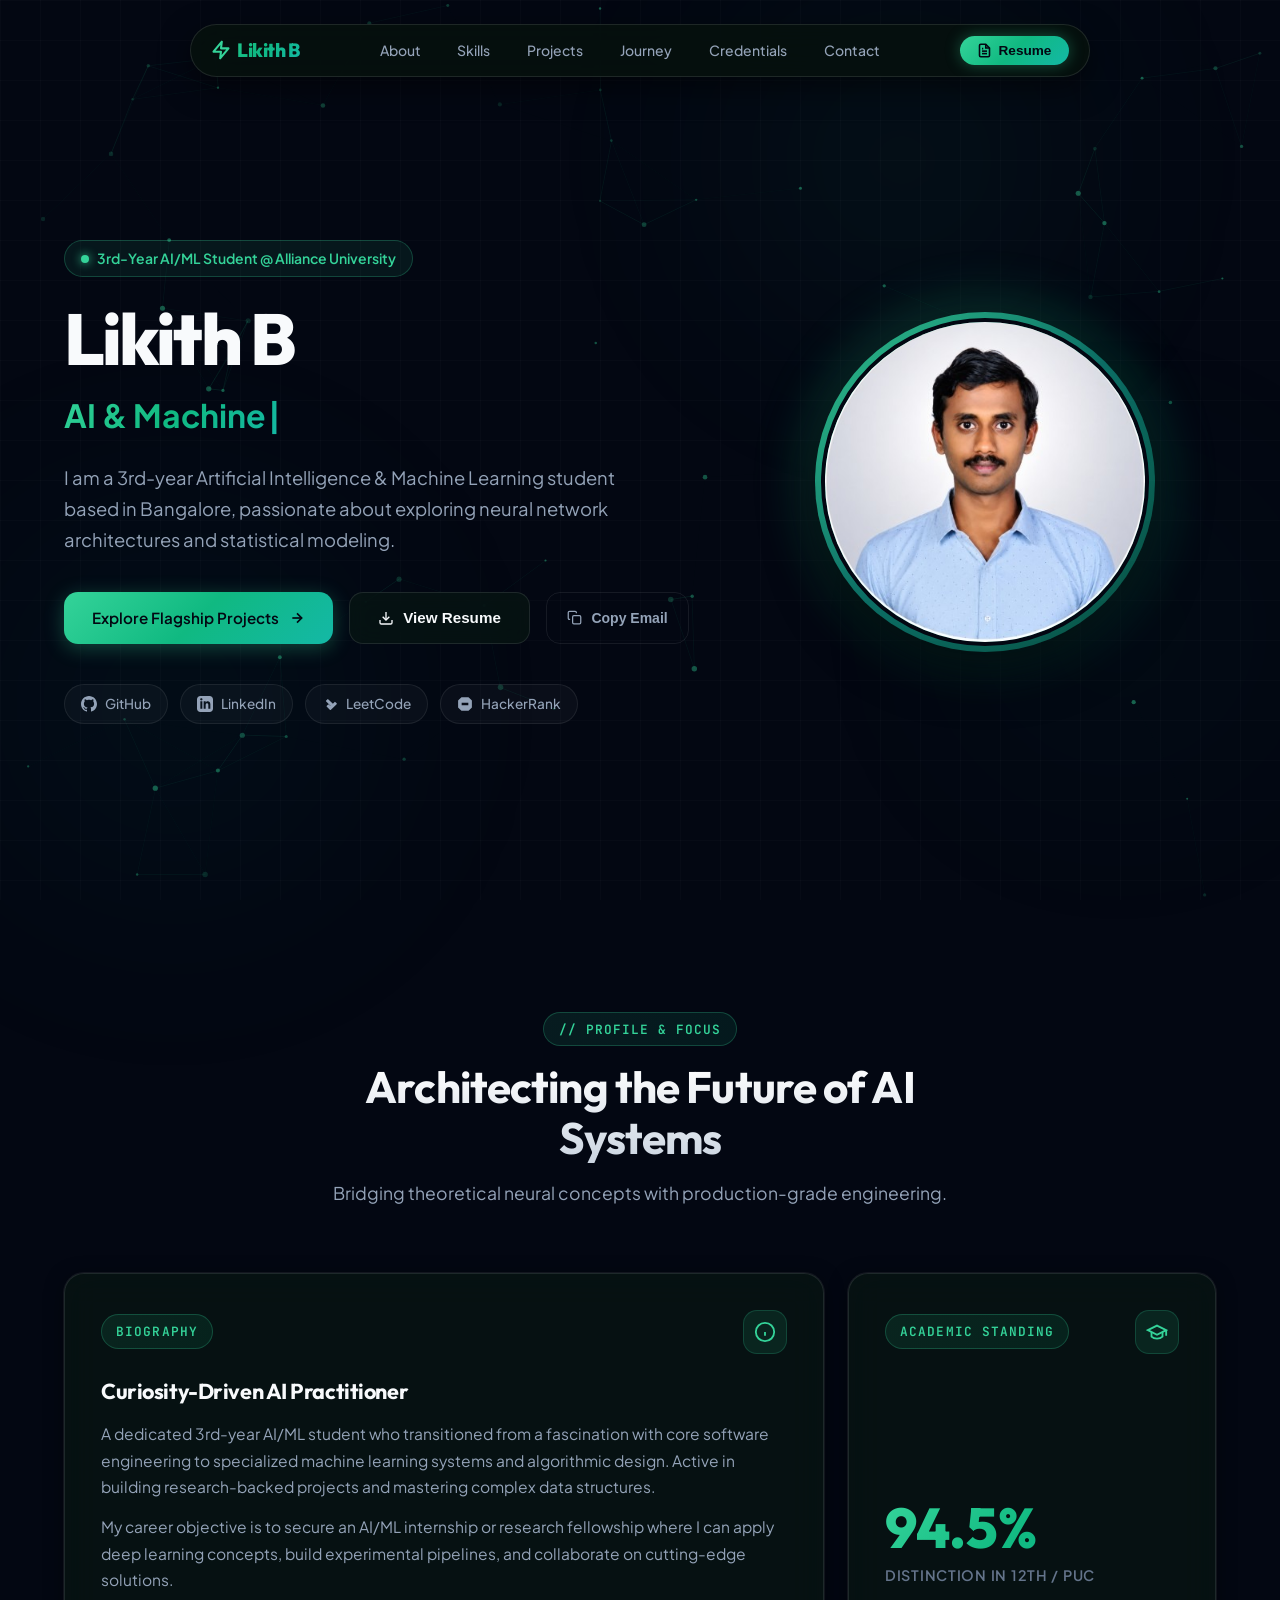
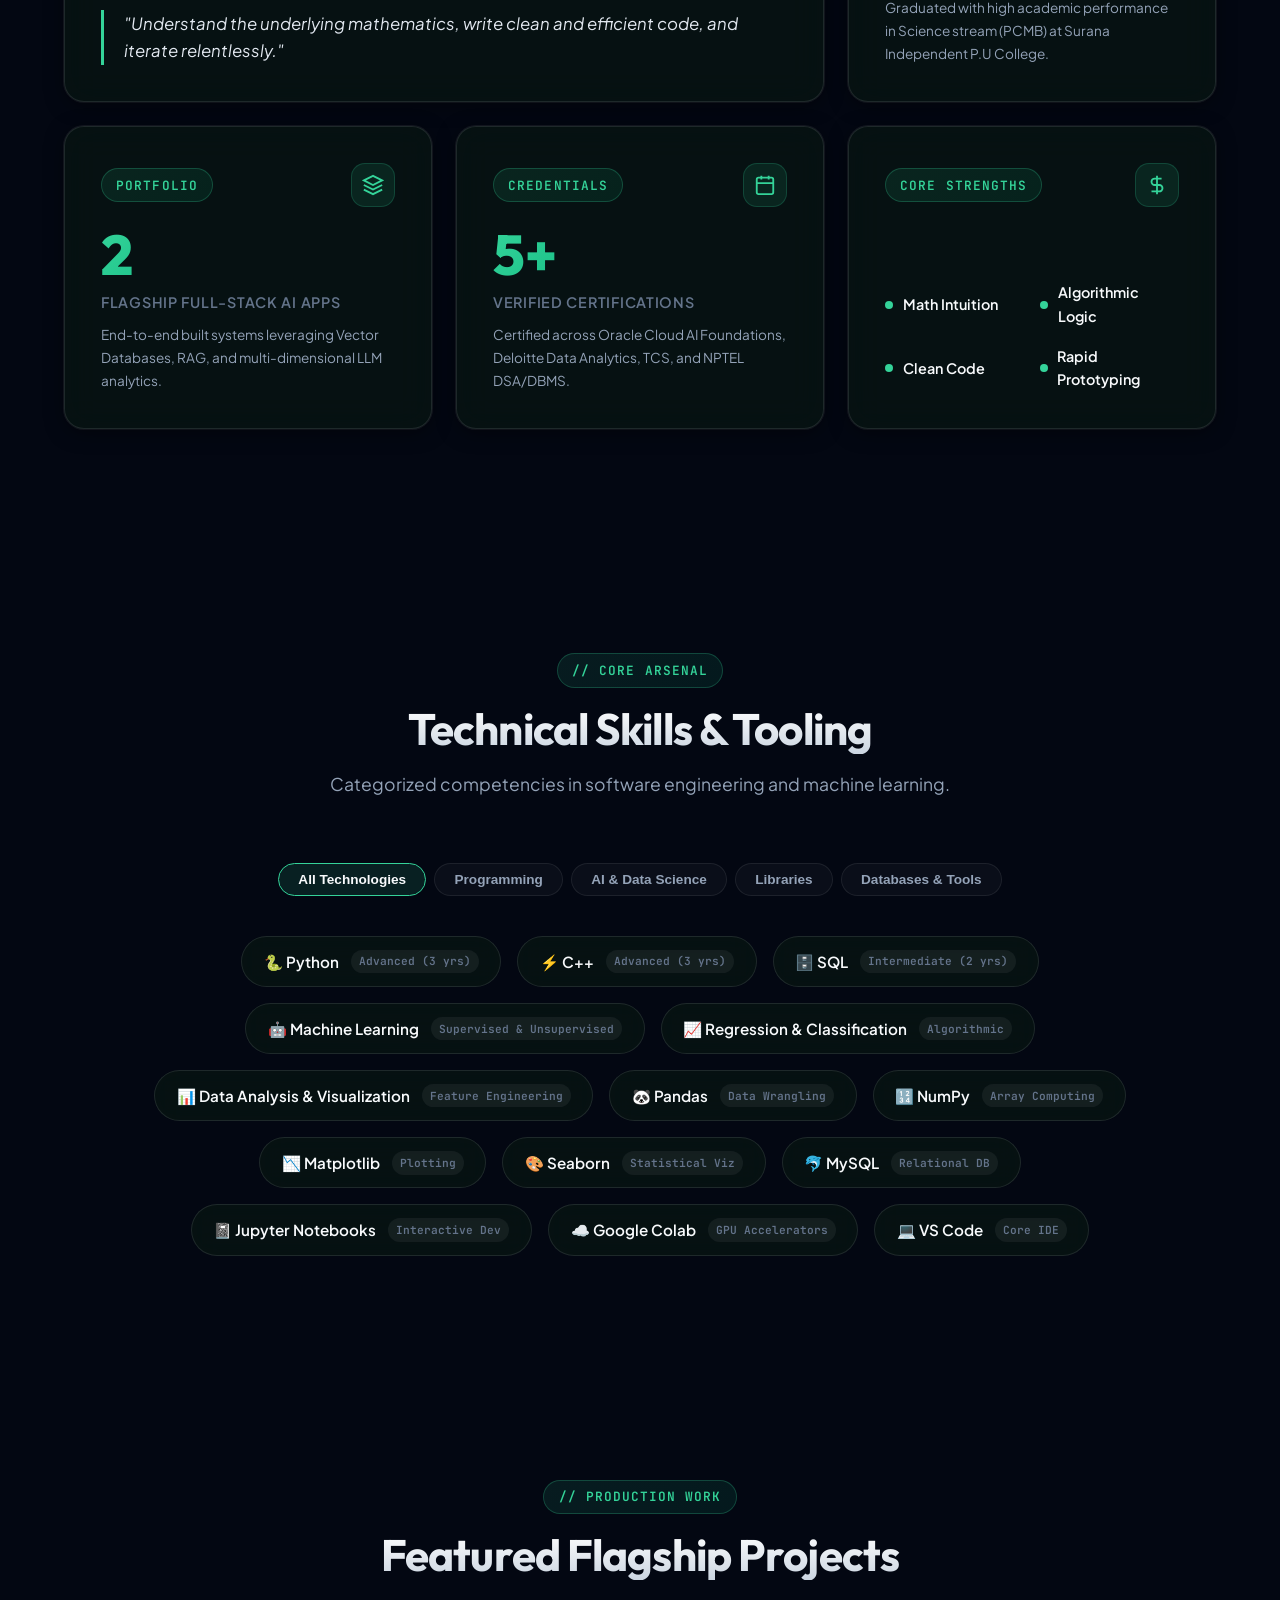
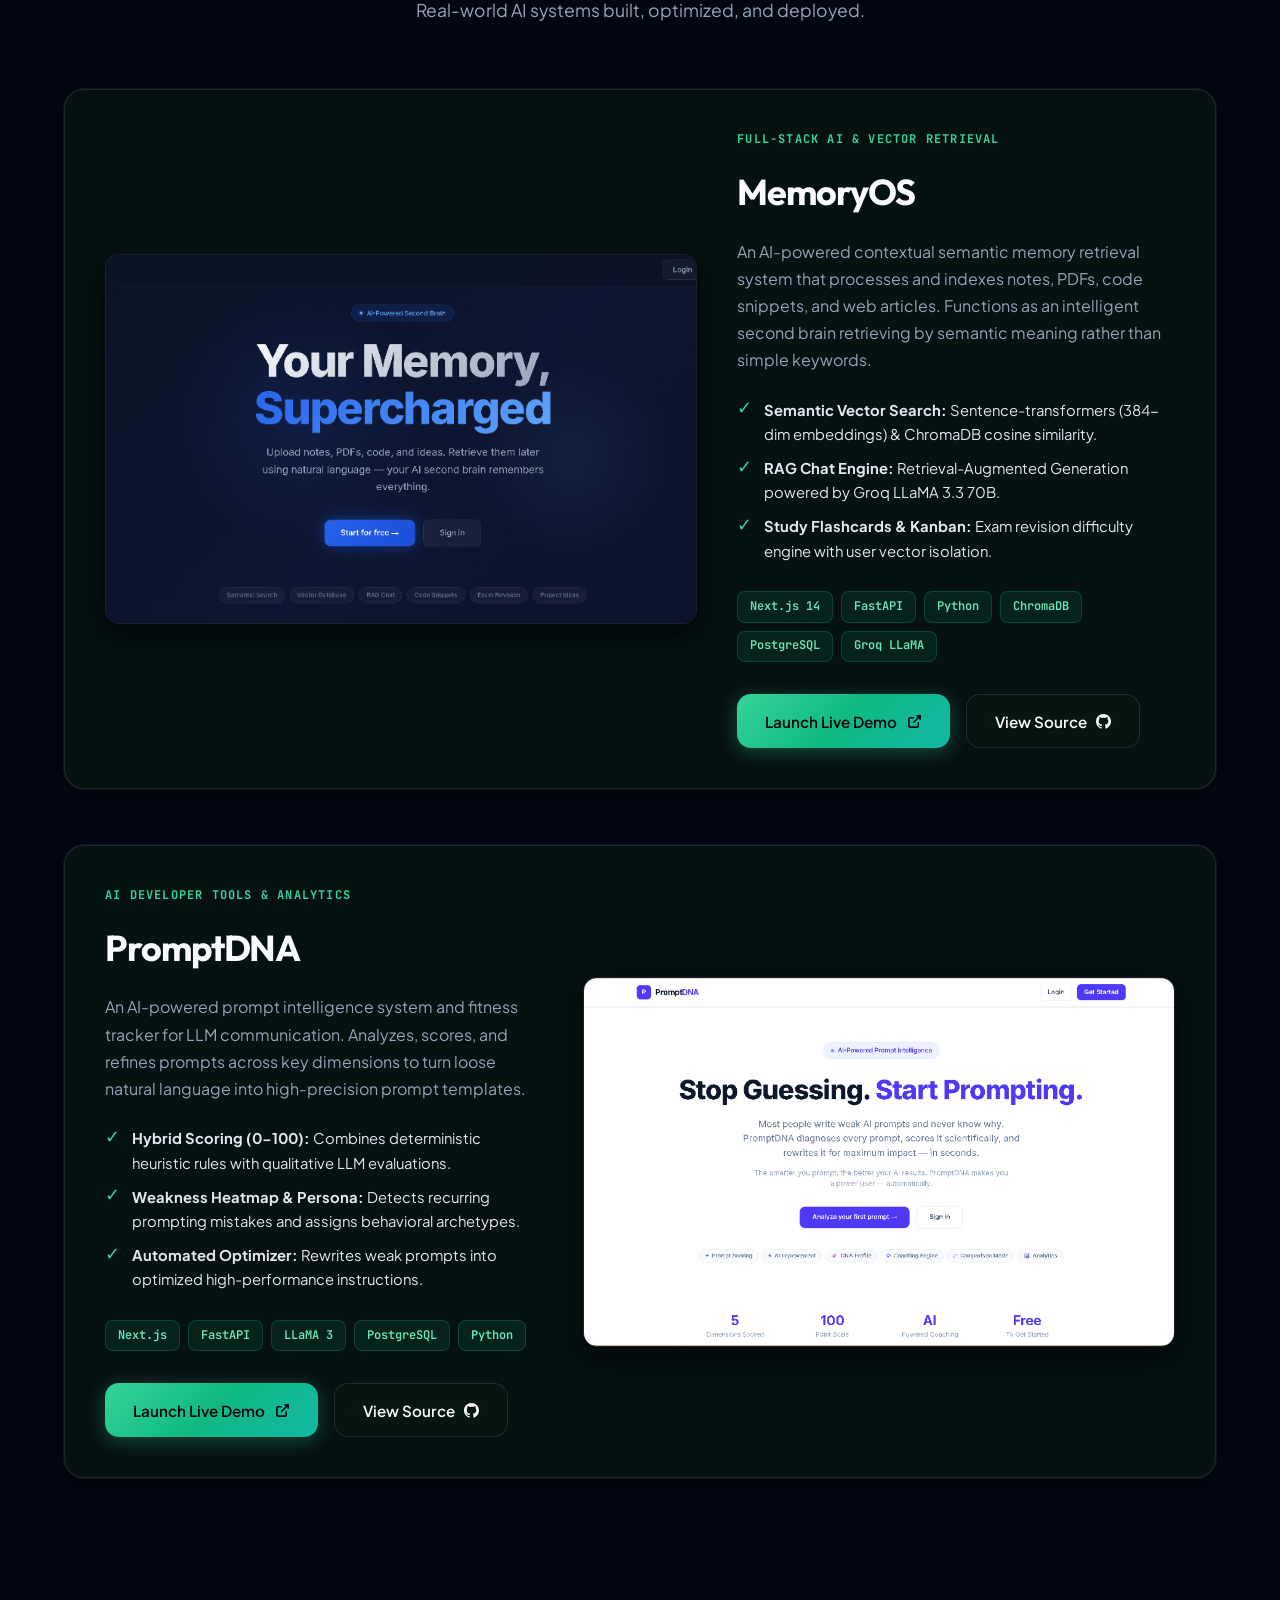
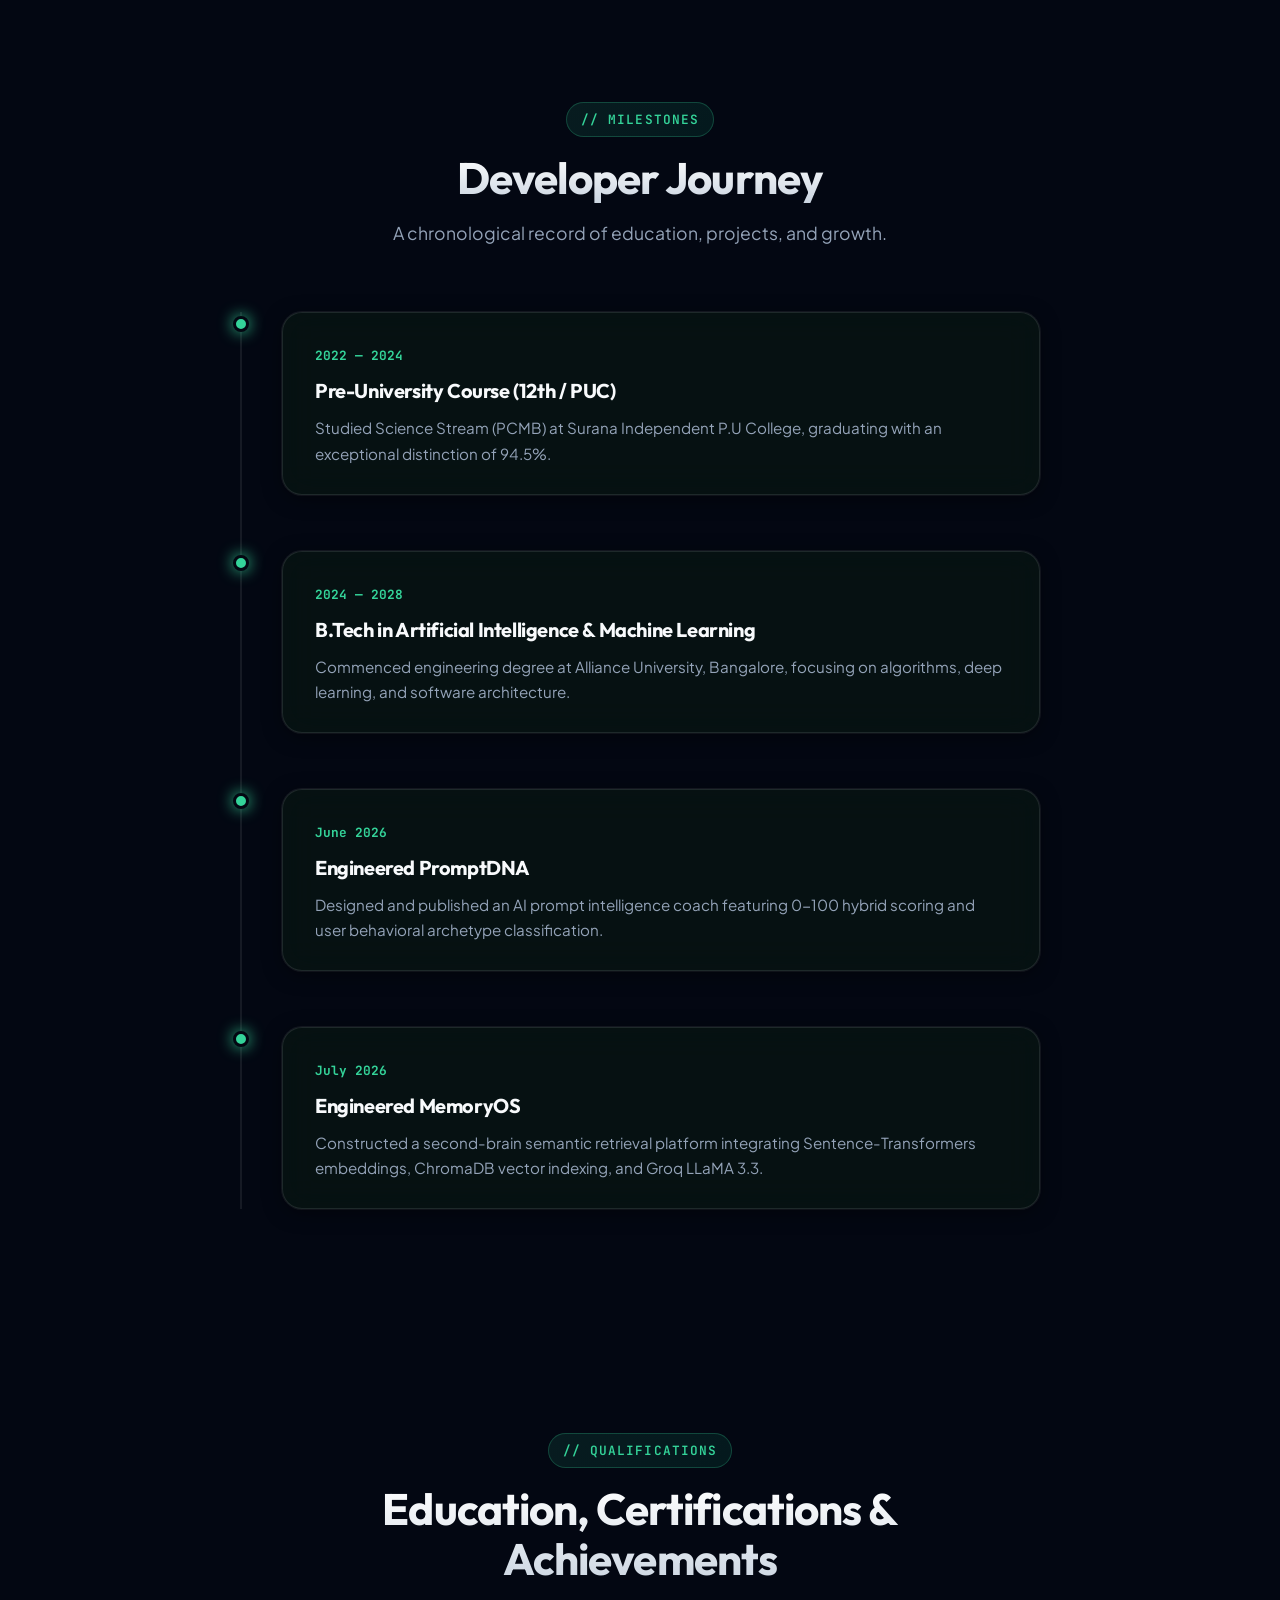
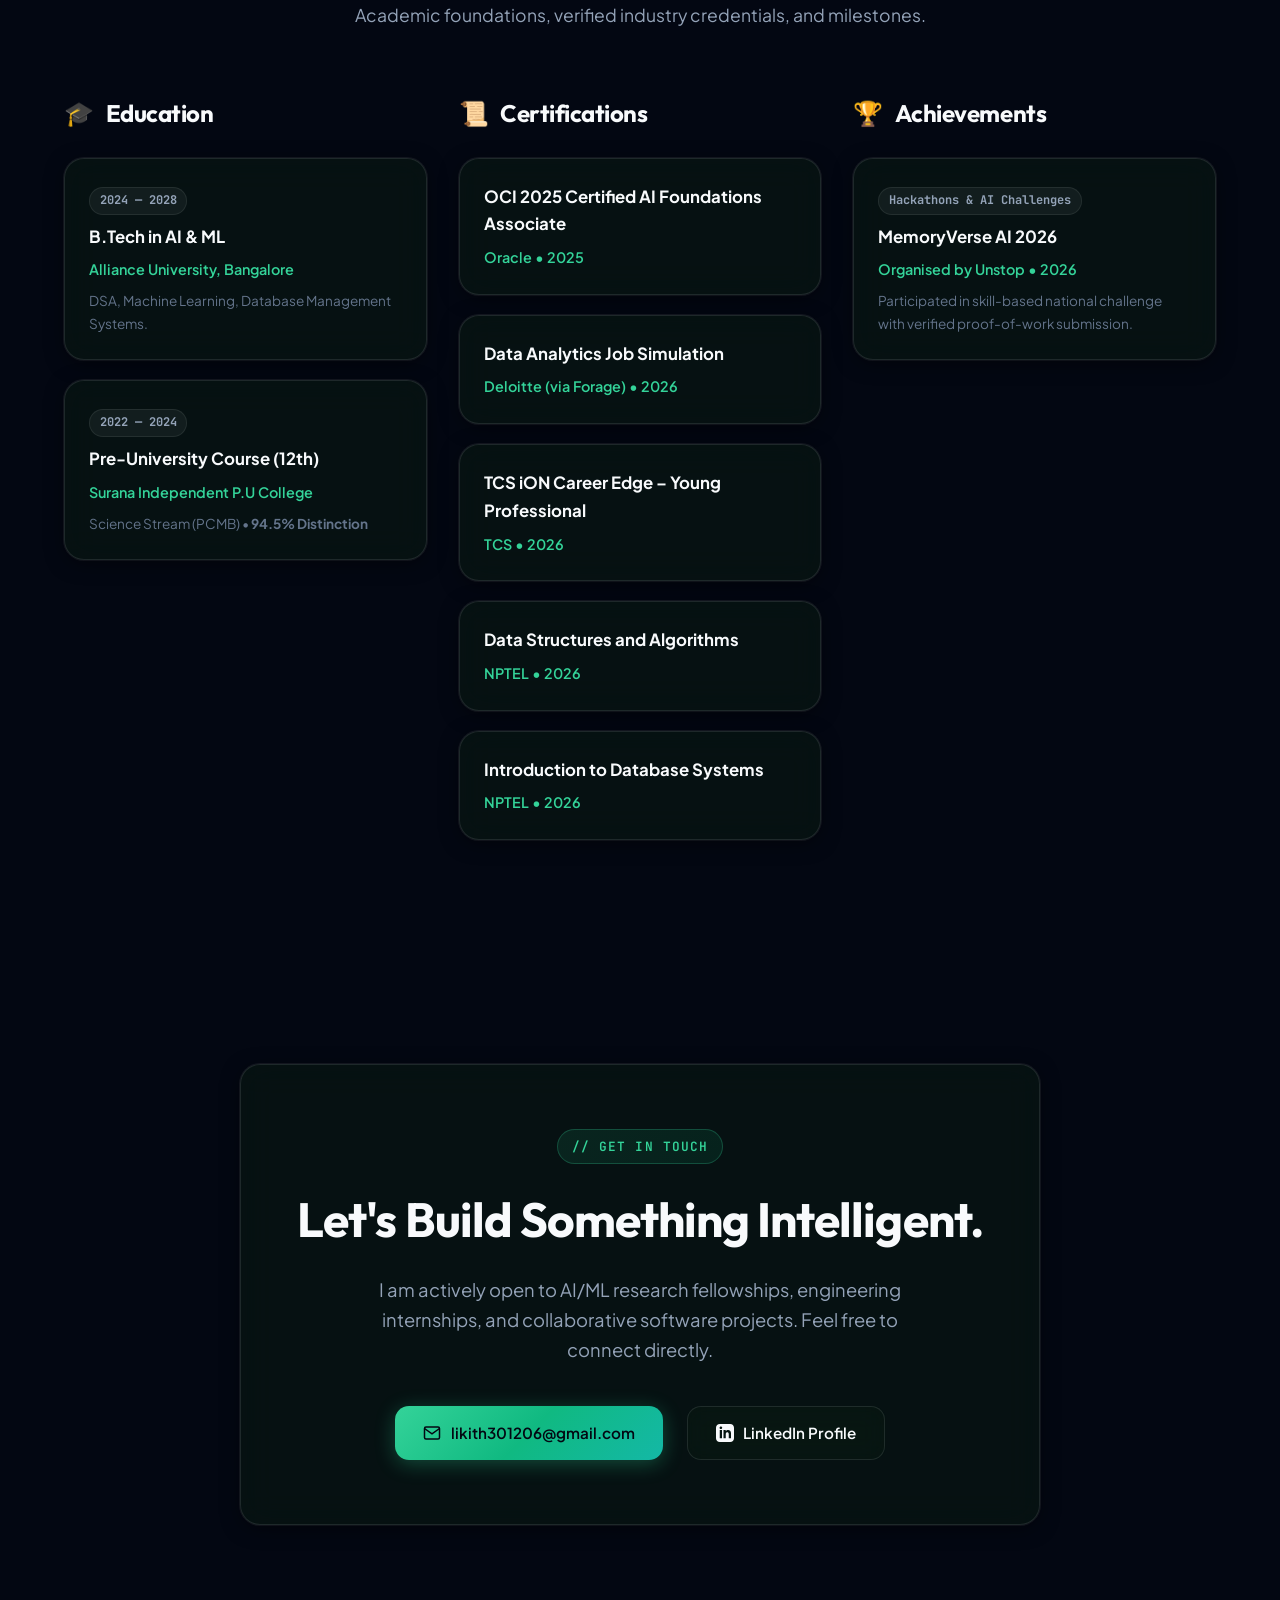
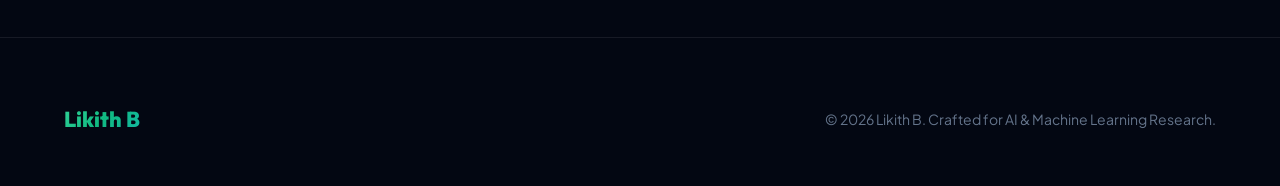
==== commit 862e80db: "Remove avatar pin badges and update theme to Emerald & Cyber Mint palette" ====
--- a/index.html
+++ b/index.html
@@ -99,14 +99,6 @@
                     <div class="avatar-frame">
                         <img src="profile.jpg" alt="Likith B" class="avatar-img">
                     </div>
-                    
-                    <div class="float-tag float-tag-1">
-                        <span>📍</span> Bangalore, India
-                    </div>
-                    
-                    <div class="float-tag float-tag-2">
-                        <span>⚡</span> C++ & Python
-                    </div>
                 </div>
             </div>
 
--- a/style.css
+++ b/style.css
@@ -1,32 +1,33 @@
 @import url('https://fonts.googleapis.com/css2?family=Plus+Jakarta+Sans:wght@300;400;500;600;700;800&family=Outfit:wght@400;500;600;700;800&family=JetBrains+Mono:wght@400;500;600&display=swap');
 
 /* ==========================================================================
-   DESIGN TOKENS & SYSTEM VARIABLES
+   DESIGN TOKENS & SYSTEM VARIABLES (Emerald & Cyber Mint AI Theme)
    ========================================================================== */
 :root {
     --bg-base: #030712;
-    --bg-surface: #0a0f1d;
-    --bg-surface-elevated: rgba(13, 20, 37, 0.65);
-    --bg-surface-hover: rgba(26, 38, 66, 0.5);
+    --bg-surface: #06110e;
+    --bg-surface-elevated: rgba(9, 23, 19, 0.65);
+    --bg-surface-hover: rgba(16, 38, 32, 0.55);
     
     --border-subtle: rgba(255, 255, 255, 0.08);
     --border-card: rgba(255, 255, 255, 0.1);
-    --border-active: rgba(56, 189, 248, 0.5);
+    --border-active: rgba(52, 211, 153, 0.5);
     
     --text-primary: #f8fafc;
     --text-secondary: #94a3b8;
     --text-muted: #64748b;
-    --text-accent: #38bdf8;
-    
-    --accent-cyan: #38bdf8;
-    --accent-blue: #3b82f6;
-    --accent-purple: #818cf8;
+    --text-accent: #34d399;
+    
     --accent-emerald: #34d399;
-    
-    --gradient-primary: linear-gradient(135deg, #38bdf8 0%, #3b82f6 50%, #818cf8 100%);
+    --accent-mint: #6ee7b7;
+    --accent-teal: #14b8a6;
+    --accent-primary: #10b981;
+    --accent-cyan: #34d399;
+    
+    --gradient-primary: linear-gradient(135deg, #34d399 0%, #10b981 50%, #14b8a6 100%);
     --gradient-text: linear-gradient(135deg, #ffffff 0%, #cbd5e1 50%, #94a3b8 100%);
-    --gradient-glow: linear-gradient(135deg, rgba(56, 189, 248, 0.15), rgba(129, 140, 248, 0.05));
-    --gradient-badge: linear-gradient(135deg, rgba(56, 189, 248, 0.1), rgba(59, 130, 246, 0.1));
+    --gradient-glow: linear-gradient(135deg, rgba(52, 211, 153, 0.15), rgba(20, 184, 166, 0.05));
+    --gradient-badge: linear-gradient(135deg, rgba(52, 211, 153, 0.1), rgba(16, 185, 129, 0.1));
     
     --font-heading: 'Outfit', -apple-system, sans-serif;
     --font-body: 'Plus Jakarta Sans', -apple-system, sans-serif;
@@ -38,7 +39,7 @@
     --radius-full: 9999px;
     
     --shadow-card: 0 4px 20px -2px rgba(0, 0, 0, 0.5), 0 0 0 1px var(--border-subtle);
-    --shadow-card-hover: 0 20px 35px -5px rgba(0, 0, 0, 0.6), 0 0 25px rgba(56, 189, 248, 0.2);
+    --shadow-card-hover: 0 20px 35px -5px rgba(0, 0, 0, 0.6), 0 0 25px rgba(52, 211, 153, 0.25);
     
     --transition-smooth: all 0.3s cubic-bezier(0.16, 1, 0.3, 1);
     --transition-fast: all 0.15s ease-out;
@@ -78,7 +79,7 @@
     height: 100vh;
     z-index: 0;
     pointer-events: none;
-    opacity: 0.6;
+    opacity: 0.65;
 }
 
 /* Background Ambient Orbs */
@@ -88,7 +89,7 @@
     filter: blur(120px);
     pointer-events: none;
     z-index: 0;
-    opacity: 0.45;
+    opacity: 0.35;
 }
 
 .ambient-glow-1 {
@@ -96,7 +97,7 @@
     right: 10%;
     width: 500px;
     height: 500px;
-    background: radial-gradient(circle, rgba(56, 189, 248, 0.25) 0%, transparent 70%);
+    background: radial-gradient(circle, rgba(52, 211, 153, 0.25) 0%, transparent 70%);
 }
 
 .ambient-glow-2 {
@@ -104,7 +105,7 @@
     left: -10%;
     width: 600px;
     height: 600px;
-    background: radial-gradient(circle, rgba(99, 102, 241, 0.2) 0%, transparent 70%);
+    background: radial-gradient(circle, rgba(20, 184, 166, 0.2) 0%, transparent 70%);
 }
 
 .ambient-glow-3 {
@@ -112,7 +113,7 @@
     right: -5%;
     width: 450px;
     height: 450px;
-    background: radial-gradient(circle, rgba(52, 211, 153, 0.15) 0%, transparent 70%);
+    background: radial-gradient(circle, rgba(16, 185, 129, 0.18) 0%, transparent 70%);
 }
 
 /* Grid overlay pattern */
@@ -141,7 +142,7 @@
     border-radius: var(--radius-full);
 }
 ::-webkit-scrollbar-thumb:hover {
-    background: var(--accent-cyan);
+    background: var(--accent-emerald);
 }
 
 a {
@@ -190,12 +191,12 @@
     gap: 0.5rem;
     padding: 0.35rem 0.9rem;
     background: var(--gradient-badge);
-    border: 1px solid rgba(56, 189, 248, 0.25);
+    border: 1px solid rgba(52, 211, 153, 0.25);
     border-radius: var(--radius-full);
     font-family: var(--font-mono);
     font-size: 0.8rem;
     font-weight: 600;
-    color: var(--accent-cyan);
+    color: var(--accent-emerald);
     text-transform: uppercase;
     letter-spacing: 0.08em;
     margin-bottom: 1rem;
@@ -237,7 +238,7 @@
     bottom: 0;
     background: radial-gradient(
         600px circle at var(--mouse-x, 50%) var(--mouse-y, 50%),
-        rgba(56, 189, 248, 0.08),
+        rgba(52, 211, 153, 0.09),
         transparent 40%
     );
     opacity: 0;
@@ -278,12 +279,12 @@
     justify-content: space-between;
     gap: 1.5rem;
     padding: 0.6rem 1.25rem;
-    background: rgba(10, 15, 29, 0.8);
+    background: rgba(6, 17, 14, 0.85);
     border: 1px solid var(--border-card);
     border-radius: var(--radius-full);
     backdrop-filter: blur(20px);
     -webkit-backdrop-filter: blur(20px);
-    box-shadow: 0 10px 30px rgba(0, 0, 0, 0.4);
+    box-shadow: 0 10px 30px rgba(0, 0, 0, 0.5);
     max-width: 900px;
     width: 100%;
     transition: var(--transition-smooth);
@@ -333,7 +334,7 @@
     font-weight: 700;
     font-size: 0.85rem;
     border-radius: var(--radius-full);
-    box-shadow: 0 0 15px rgba(56, 189, 248, 0.35);
+    box-shadow: 0 0 15px rgba(52, 211, 153, 0.35);
     border: none;
     cursor: pointer;
     transition: var(--transition-smooth);
@@ -341,7 +342,7 @@
 
 .nav-cta:hover {
     transform: scale(1.05);
-    box-shadow: 0 0 25px rgba(56, 189, 248, 0.6);
+    box-shadow: 0 0 25px rgba(52, 211, 153, 0.6);
 }
 
 /* ==========================================================================
@@ -373,12 +374,12 @@
     align-items: center;
     gap: 0.5rem;
     padding: 0.4rem 1rem;
-    background: rgba(56, 189, 248, 0.08);
-    border: 1px solid rgba(56, 189, 248, 0.25);
+    background: rgba(52, 211, 153, 0.08);
+    border: 1px solid rgba(52, 211, 153, 0.25);
     border-radius: var(--radius-full);
     font-size: 0.875rem;
     font-weight: 600;
-    color: var(--accent-cyan);
+    color: var(--accent-emerald);
     margin-bottom: 1.5rem;
 }
 
@@ -386,8 +387,8 @@
     width: 8px;
     height: 8px;
     border-radius: 50%;
-    background: var(--accent-cyan);
-    box-shadow: 0 0 10px var(--accent-cyan);
+    background: var(--accent-emerald);
+    box-shadow: 0 0 10px var(--accent-emerald);
     animation: pulse 2s infinite;
 }
 
@@ -412,7 +413,7 @@
 }
 
 .typed-cursor {
-    color: var(--accent-cyan);
+    color: var(--accent-emerald);
     animation: blink 1s infinite;
     margin-left: 2px;
 }
@@ -449,12 +450,12 @@
     background: var(--gradient-primary);
     color: #030712;
     border: none;
-    box-shadow: 0 4px 20px rgba(56, 189, 248, 0.3);
+    box-shadow: 0 4px 20px rgba(52, 211, 153, 0.3);
 }
 
 .btn-primary:hover {
     transform: translateY(-2px);
-    box-shadow: 0 8px 30px rgba(56, 189, 248, 0.5);
+    box-shadow: 0 8px 30px rgba(52, 211, 153, 0.5);
 }
 
 .btn-secondary {
@@ -513,8 +514,8 @@
 
 .social-chip:hover {
     color: var(--text-primary);
-    border-color: var(--accent-cyan);
-    background: rgba(56, 189, 248, 0.1);
+    border-color: var(--accent-emerald);
+    background: rgba(52, 211, 153, 0.1);
     transform: translateY(-2px);
 }
 
@@ -548,7 +549,7 @@
     height: 100%;
     border-radius: var(--radius-full);
     padding: 6px;
-    background: linear-gradient(135deg, rgba(56, 189, 248, 0.8), rgba(129, 140, 248, 0.4), rgba(52, 211, 153, 0.4));
+    background: linear-gradient(135deg, rgba(52, 211, 153, 0.9), rgba(20, 184, 166, 0.5), rgba(16, 185, 129, 0.3));
     box-shadow: 0 20px 50px rgba(0, 0, 0, 0.6);
 }
 
@@ -558,37 +559,6 @@
     border-radius: var(--radius-full);
     object-fit: cover;
     border: 4px solid var(--bg-base);
-}
-
-/* Floating Badges on Avatar */
-.float-tag {
-    position: absolute;
-    display: flex;
-    align-items: center;
-    gap: 0.5rem;
-    padding: 0.5rem 1rem;
-    background: rgba(10, 15, 29, 0.85);
-    border: 1px solid var(--border-card);
-    border-radius: var(--radius-full);
-    backdrop-filter: blur(16px);
-    box-shadow: 0 10px 25px rgba(0, 0, 0, 0.5);
-    font-size: 0.8rem;
-    font-weight: 600;
-    color: var(--text-primary);
-    white-space: nowrap;
-    z-index: 10;
-    animation: floatBadge 4s ease-in-out infinite alternate;
-}
-
-.float-tag-1 {
-    top: 10%;
-    left: -20px;
-}
-
-.float-tag-2 {
-    bottom: 8%;
-    right: -25px;
-    animation-delay: -2s;
 }
 
 /* ==========================================================================
@@ -634,12 +604,12 @@
     width: 44px;
     height: 44px;
     border-radius: var(--radius-md);
-    background: rgba(56, 189, 248, 0.1);
-    border: 1px solid rgba(56, 189, 248, 0.2);
+    background: rgba(52, 211, 153, 0.1);
+    border: 1px solid rgba(52, 211, 153, 0.2);
     display: flex;
     align-items: center;
     justify-content: center;
-    color: var(--accent-cyan);
+    color: var(--accent-emerald);
 }
 
 .bento-icon svg {
@@ -682,7 +652,7 @@
 
 /* Quote styling */
 .quote-box {
-    border-left: 3px solid var(--accent-cyan);
+    border-left: 3px solid var(--accent-emerald);
     padding-left: 1.25rem;
     margin-top: 1rem;
     font-style: italic;
@@ -711,7 +681,7 @@
     width: 8px;
     height: 8px;
     border-radius: 50%;
-    background: var(--accent-cyan);
+    background: var(--accent-emerald);
 }
 
 /* ==========================================================================
@@ -738,8 +708,8 @@
 }
 
 .filter-btn:hover, .filter-btn.active {
-    background: rgba(56, 189, 248, 0.12);
-    border-color: var(--accent-cyan);
+    background: rgba(52, 211, 153, 0.12);
+    border-color: var(--accent-emerald);
     color: var(--text-primary);
 }
 
@@ -768,8 +738,8 @@
 }
 
 .skill-pill:hover {
-    border-color: var(--accent-cyan);
-    box-shadow: 0 0 20px rgba(56, 189, 248, 0.25);
+    border-color: var(--accent-emerald);
+    box-shadow: 0 0 20px rgba(52, 211, 153, 0.25);
     transform: translateY(-3px) scale(1.03);
 }
 
@@ -783,8 +753,8 @@
 }
 
 .skill-pill:hover .skill-level-tag {
-    background: rgba(56, 189, 248, 0.2);
-    color: var(--accent-cyan);
+    background: rgba(52, 211, 153, 0.2);
+    color: var(--accent-emerald);
 }
 
 /* ==========================================================================
@@ -846,7 +816,7 @@
     font-size: 0.75rem;
     font-weight: 700;
     text-transform: uppercase;
-    color: var(--accent-cyan);
+    color: var(--accent-emerald);
     letter-spacing: 0.1em;
     margin-bottom: 0.75rem;
 }
@@ -881,7 +851,7 @@
 }
 
 .feature-check {
-    color: var(--accent-cyan);
+    color: var(--accent-emerald);
     font-size: 1.1rem;
     line-height: 1;
     margin-top: 0.1rem;
@@ -898,9 +868,9 @@
     font-family: var(--font-mono);
     font-size: 0.75rem;
     font-weight: 600;
-    color: #93c5fd;
-    background: rgba(59, 130, 246, 0.1);
-    border: 1px solid rgba(59, 130, 246, 0.25);
+    color: #6ee7b7;
+    background: rgba(16, 185, 129, 0.1);
+    border: 1px solid rgba(16, 185, 129, 0.25);
     padding: 0.3rem 0.75rem;
     border-radius: var(--radius-sm);
 }
@@ -938,9 +908,9 @@
     width: 16px;
     height: 16px;
     border-radius: 50%;
-    background: var(--accent-cyan);
+    background: var(--accent-emerald);
     border: 3px solid var(--bg-base);
-    box-shadow: 0 0 15px var(--accent-cyan);
+    box-shadow: 0 0 15px var(--accent-emerald);
 }
 
 .timeline-card {
@@ -952,7 +922,7 @@
     font-family: var(--font-mono);
     font-size: 0.8rem;
     font-weight: 700;
-    color: var(--accent-cyan);
+    color: var(--accent-emerald);
     margin-bottom: 0.5rem;
 }
 
@@ -1005,7 +975,7 @@
 
 .tri-card-sub {
     font-size: 0.9rem;
-    color: var(--accent-cyan);
+    color: var(--accent-emerald);
     font-weight: 600;
 }
 
@@ -1075,7 +1045,7 @@
     align-items: center;
     gap: 0.75rem;
     padding: 0.9rem 1.5rem;
-    background: rgba(10, 15, 29, 0.95);
+    background: rgba(6, 17, 14, 0.95);
     border: 1px solid var(--border-active);
     border-radius: var(--radius-md);
     box-shadow: 0 10px 30px rgba(0, 0, 0, 0.8);
@@ -1158,7 +1128,7 @@
     height: 88vh;
     display: flex;
     flex-direction: column;
-    background: #0d1424;
+    background: #091713;
     border: 1px solid var(--border-card);
     border-radius: var(--radius-lg);
     box-shadow: 0 25px 60px rgba(0, 0, 0, 0.8);
@@ -1172,7 +1142,7 @@
 }
 
 .modal-header {
-    background: #070b14;
+    background: #040c09;
     padding: 1rem 1.75rem;
     display: flex;
     justify-content: space-between;
@@ -1235,11 +1205,6 @@
     to { transform: rotate(360deg); }
 }
 
-@keyframes floatBadge {
-    0% { transform: translateY(0); }
-    100% { transform: translateY(-8px); }
-}
-
 /* ==========================================================================
    RESPONSIVE QUERIES
    ========================================================================== */
